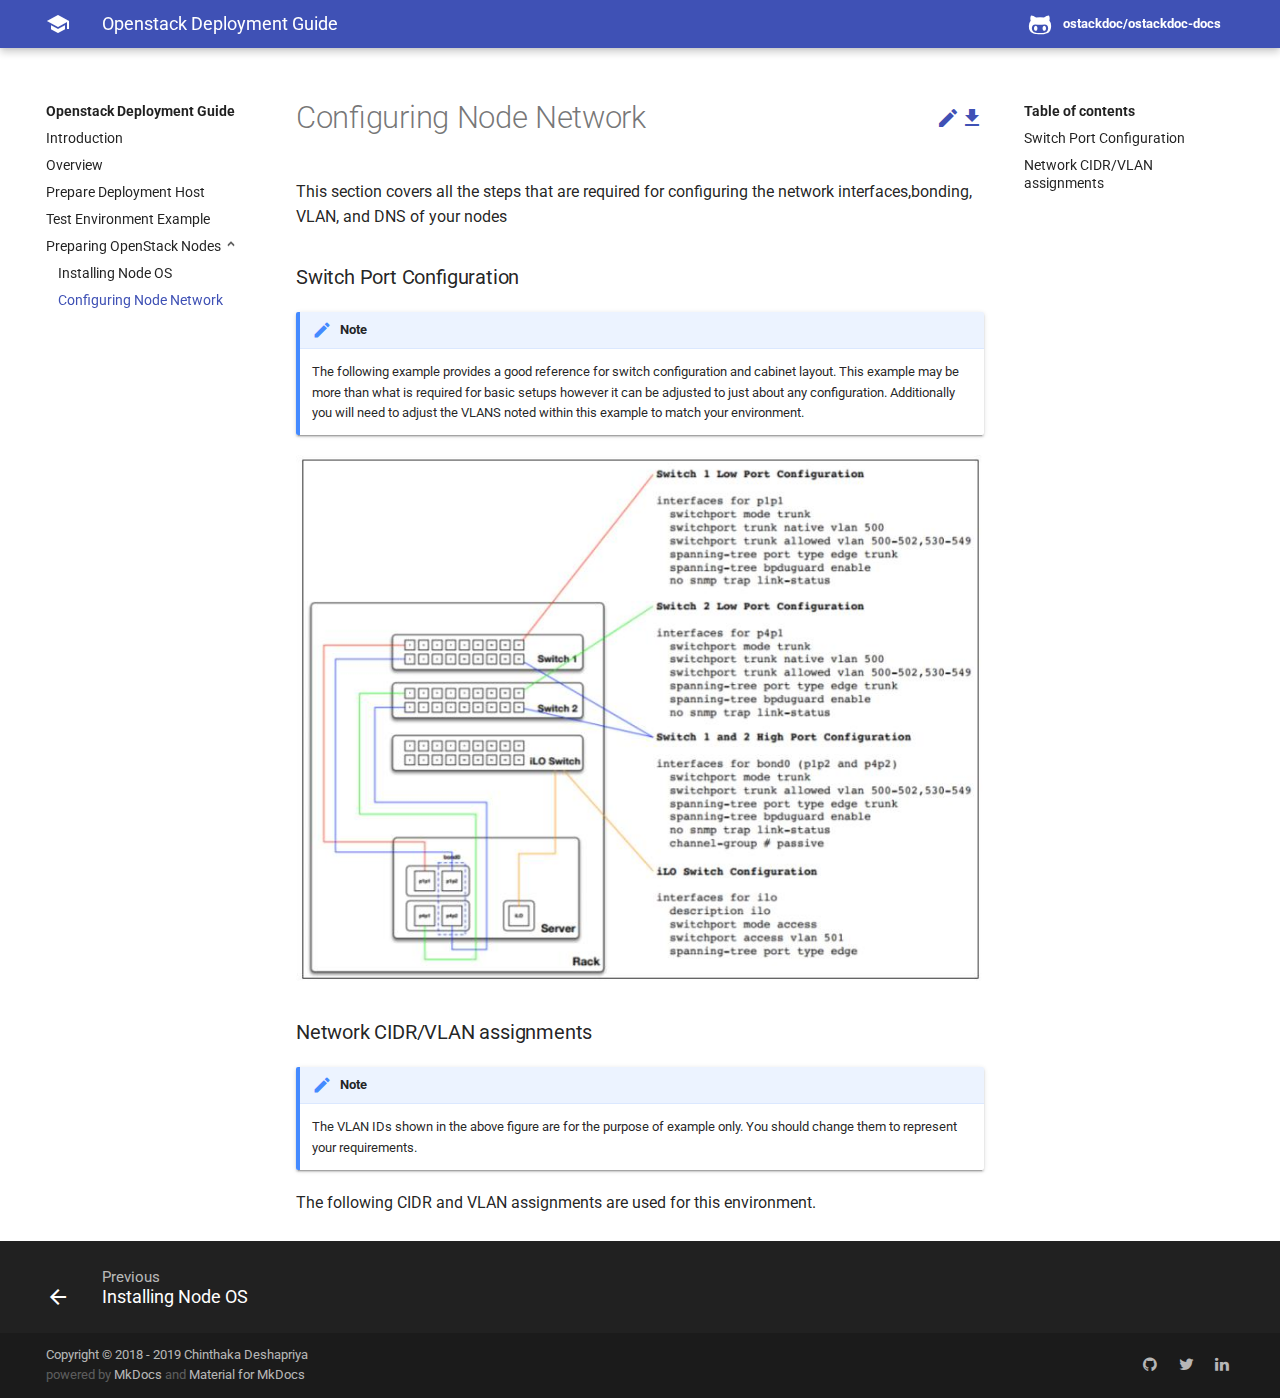
==== configure-node-network/index.html @ c8111846 "Deployed 28f1b3a with MkDocs version: 1.0.4" ====
<!DOCTYPE doctype html>

<html class="no-js" lang="en">
<head>
<meta charset="utf-8"/>
<meta content="width=device-width,initial-scale=1" name="viewport"/>
<meta content="ie=edge" http-equiv="x-ua-compatible"/>
<meta content="Guide for openstack-ansible Deployers" name="description"/>
<link href="https://ostackdoc.github.io/configure-node-network/" rel="canonical"/>
<meta content="Chinthaka Deshapriya" name="author"/>
<meta content="Copy to clipboard" name="lang:clipboard.copy"/>
<meta content="Copied to clipboard" name="lang:clipboard.copied"/>
<meta content="en" name="lang:search.language"/>
<meta content="True" name="lang:search.pipeline.stopwords"/>
<meta content="True" name="lang:search.pipeline.trimmer"/>
<meta content="No matching documents" name="lang:search.result.none"/>
<meta content="1 matching document" name="lang:search.result.one"/>
<meta content="# matching documents" name="lang:search.result.other"/>
<meta content="[\s\-]+" name="lang:search.tokenizer"/>
<link href="../assets/images/favicon.png" rel="shortcut icon"/>
<meta content="mkdocs-1.0.4, mkdocs-material-4.0.2" name="generator"/>
<title>Configuring Node Network - Openstack Deployment Guide</title>
<link href="../assets/stylesheets/application.982221ab.css" rel="stylesheet"/>
<link href="../assets/stylesheets/application-palette.224b79ff.css" rel="stylesheet"/>
<meta content="#3f51b5" name="theme-color"/>
<script src="../assets/javascripts/modernizr.1f0bcf2b.js"></script>
<link crossorigin="" href="https://fonts.gstatic.com" rel="preconnect"/>
<link href="https://fonts.googleapis.com/css?family=Roboto:300,400,400i,700|Roboto+Mono" rel="stylesheet"/>
<style>body,input{font-family:"Roboto","Helvetica Neue",Helvetica,Arial,sans-serif}code,kbd,pre{font-family:"Roboto Mono","Courier New",Courier,monospace}</style>
<link href="../assets/fonts/material-icons.css" rel="stylesheet"/>
<link href="../manifest.webmanifest" rel="manifest"/>
<link href="../extra.css" rel="stylesheet"/>
<script>
  window.ga = window.ga || function() {
    (ga.q = ga.q || []).push(arguments)
  }
  ga.l = +new Date
  /* Setup integration and send page view */
  ga("create", "UA-136248088-1", "ostackdoc.github.io")
  ga("set", "anonymizeIp", true)
  ga("send", "pageview")
  /* Register handler to log search on blur */
  document.addEventListener("DOMContentLoaded", () => {
    if (document.forms.search) {
      var query = document.forms.search.query
      query.addEventListener("blur", function() {
        if (this.value) {
          var path = document.location.pathname;
          ga("send", "pageview", path + "?q=" + this.value)
        }
      })
    }
  })
</script>
<script async="" src="https://www.google-analytics.com/analytics.js"></script>
</head>
<body data-md-color-accent="indigo" data-md-color-primary="indigo" dir="ltr">
<svg class="md-svg">
<defs>
<svg height="448" id="__github" viewbox="0 0 416 448" width="416" xmlns="http://www.w3.org/2000/svg">
<path d="M160 304q0 10-3.125 20.5t-10.75 19-18.125
        8.5-18.125-8.5-10.75-19-3.125-20.5 3.125-20.5 10.75-19 18.125-8.5
        18.125 8.5 10.75 19 3.125 20.5zM320 304q0 10-3.125 20.5t-10.75
        19-18.125 8.5-18.125-8.5-10.75-19-3.125-20.5 3.125-20.5 10.75-19
        18.125-8.5 18.125 8.5 10.75 19 3.125 20.5zM360
        304q0-30-17.25-51t-46.75-21q-10.25 0-48.75 5.25-17.75 2.75-39.25
        2.75t-39.25-2.75q-38-5.25-48.75-5.25-29.5 0-46.75 21t-17.25 51q0 22 8
        38.375t20.25 25.75 30.5 15 35 7.375 37.25 1.75h42q20.5 0
        37.25-1.75t35-7.375 30.5-15 20.25-25.75 8-38.375zM416 260q0 51.75-15.25
        82.75-9.5 19.25-26.375 33.25t-35.25 21.5-42.5 11.875-42.875 5.5-41.75
        1.125q-19.5 0-35.5-0.75t-36.875-3.125-38.125-7.5-34.25-12.875-30.25-20.25-21.5-28.75q-15.5-30.75-15.5-82.75
        0-59.25 34-99-6.75-20.5-6.75-42.5 0-29 12.75-54.5 27 0 47.5 9.875t47.25
        30.875q36.75-8.75 77.25-8.75 37 0 70 8 26.25-20.5
        46.75-30.25t47.25-9.75q12.75 25.5 12.75 54.5 0 21.75-6.75 42 34 40 34
        99.5z" fill="currentColor"></path>
</svg>
</defs>
</svg>
<input autocomplete="off" class="md-toggle" data-md-toggle="drawer" id="__drawer" type="checkbox"/>
<input autocomplete="off" class="md-toggle" data-md-toggle="search" id="__search" type="checkbox"/>
<label class="md-overlay" data-md-component="overlay" for="__drawer"></label>
<a class="md-skip" href="#switch_port_configuration" tabindex="1">
        Skip to content
      </a>
<header class="md-header" data-md-component="header">
<nav class="md-header-nav md-grid">
<div class="md-flex">
<div class="md-flex__cell md-flex__cell--shrink">
<a class="md-header-nav__button md-logo" href="https://ostackdoc.github.io" title="Openstack Deployment Guide">
<i class="md-icon"></i>
</a>
</div>
<div class="md-flex__cell md-flex__cell--shrink">
<label class="md-icon md-icon--menu md-header-nav__button" for="__drawer"></label>
</div>
<div class="md-flex__cell md-flex__cell--stretch">
<div class="md-flex__ellipsis md-header-nav__title" data-md-component="title">
<span class="md-header-nav__topic">
              Openstack Deployment Guide
            </span>
<span class="md-header-nav__topic">
              Configuring Node Network
            </span>
</div>
</div>
<div class="md-flex__cell md-flex__cell--shrink">
</div>
<div class="md-flex__cell md-flex__cell--shrink">
<div class="md-header-nav__source">
<a class="md-source" data-md-source="github" href="https://github.com/ostackdoc/ostackdoc-docs/" title="Go to repository">
<div class="md-source__icon">
<svg height="24" viewbox="0 0 24 24" width="24">
<use height="24" width="24" xlink:href="#__github"></use>
</svg>
</div>
<div class="md-source__repository">
    ostackdoc/ostackdoc-docs
  </div>
</a>
</div>
</div>
</div>
</nav>
</header>
<div class="md-container">
<main class="md-main">
<div class="md-main__inner md-grid" data-md-component="container">
<div class="md-sidebar md-sidebar--primary" data-md-component="navigation">
<div class="md-sidebar__scrollwrap">
<div class="md-sidebar__inner">
<nav class="md-nav md-nav--primary" data-md-level="0">
<label class="md-nav__title md-nav__title--site" for="__drawer">
<a class="md-nav__button md-logo" href="https://ostackdoc.github.io" title="Openstack Deployment Guide">
<i class="md-icon"></i>
</a>
    Openstack Deployment Guide
  </label>
<div class="md-nav__source">
<a class="md-source" data-md-source="github" href="https://github.com/ostackdoc/ostackdoc-docs/" title="Go to repository">
<div class="md-source__icon">
<svg height="24" viewbox="0 0 24 24" width="24">
<use height="24" width="24" xlink:href="#__github"></use>
</svg>
</div>
<div class="md-source__repository">
    ostackdoc/ostackdoc-docs
  </div>
</a>
</div>
<ul class="md-nav__list" data-md-scrollfix="">
<li class="md-nav__item">
<a class="md-nav__link" href=".." title="Introduction">
      Introduction
    </a>
</li>
<li class="md-nav__item">
<a class="md-nav__link" href="../overview/" title="Overview">
      Overview
    </a>
</li>
<li class="md-nav__item">
<a class="md-nav__link" href="../prepare-deployment-host/" title="Prepare Deployment Host">
      Prepare Deployment Host
    </a>
</li>
<li class="md-nav__item">
<a class="md-nav__link" href="../test-env-example/" title="Test Environment Example">
      Test Environment Example
    </a>
</li>
<li class="md-nav__item md-nav__item--active md-nav__item--nested">
<input checked="" class="md-toggle md-nav__toggle" data-md-toggle="nav-5" id="nav-5" type="checkbox"/>
<label class="md-nav__link" for="nav-5">
      Preparing OpenStack Nodes
    </label>
<nav class="md-nav" data-md-component="collapsible" data-md-level="1">
<label class="md-nav__title" for="nav-5">
        Preparing OpenStack Nodes
      </label>
<ul class="md-nav__list" data-md-scrollfix="">
<li class="md-nav__item">
<a class="md-nav__link" href="../install-node-os/" title="Installing Node OS">
      Installing Node OS
    </a>
</li>
<li class="md-nav__item md-nav__item--active">
<input class="md-toggle md-nav__toggle" data-md-toggle="toc" id="__toc" type="checkbox"/>
<label class="md-nav__link md-nav__link--active" for="__toc">
        Configuring Node Network
      </label>
<a class="md-nav__link md-nav__link--active" href="./" title="Configuring Node Network">
      Configuring Node Network
    </a>
<nav class="md-nav md-nav--secondary">
<label class="md-nav__title" for="__toc">Table of contents</label>
<ul class="md-nav__list" data-md-scrollfix="">
<li class="md-nav__item">
<a class="md-nav__link" href="#switch_port_configuration" title="Switch Port Configuration">
    Switch Port Configuration
  </a>
</li>
<li class="md-nav__item">
<a class="md-nav__link" href="#network_cidrvlan_assignments" title="Network CIDR/VLAN assignments">
    Network CIDR/VLAN assignments
  </a>
</li>
</ul>
</nav>
</li>
</ul>
</nav>
</li>
</ul>
</nav>
</div>
</div>
</div>
<div class="md-sidebar md-sidebar--secondary" data-md-component="toc">
<div class="md-sidebar__scrollwrap">
<div class="md-sidebar__inner">
<nav class="md-nav md-nav--secondary">
<label class="md-nav__title" for="__toc">Table of contents</label>
<ul class="md-nav__list" data-md-scrollfix="">
<li class="md-nav__item">
<a class="md-nav__link" href="#switch_port_configuration" title="Switch Port Configuration">
    Switch Port Configuration
  </a>
</li>
<li class="md-nav__item">
<a class="md-nav__link" href="#network_cidrvlan_assignments" title="Network CIDR/VLAN assignments">
    Network CIDR/VLAN assignments
  </a>
</li>
</ul>
</nav>
</div>
</div>
</div>
<div class="md-content">
<article class="md-content__inner md-typeset"><a class="md-icon md-content__icon" download href="configure-node-network.pdf" title="PDF Export"></a>
<a class="md-icon md-content__icon" href="https://github.com/ostackdoc/ostackdoc-docs/edit/master/docs/configure-node-network.md" title="Edit this page"></a>
<h1>Configuring Node Network</h1>
<p>This section covers all the steps that are required for configuring the network interfaces,bonding, VLAN, and DNS of your nodes</p>
<h3 id="switch_port_configuration">Switch Port Configuration<a class="headerlink" href="#switch_port_configuration" title="Permanent link">¶</a></h3>
<div class="admonition note">
<p class="admonition-title">Note</p>
<p>The following example provides a good reference for switch configuration and cabinet layout. This example may be more than what is required for basic setups however it can be adjusted to just about any configuration. Additionally you will need to adjust the VLANS noted within this example to match your environment.</p>
</div>
<p><img alt="" src="../img/switch-port-config.jpg"/></p>
<h3 id="network_cidrvlan_assignments">Network CIDR/VLAN assignments<a class="headerlink" href="#network_cidrvlan_assignments" title="Permanent link">¶</a></h3>
<div class="admonition note">
<p class="admonition-title">Note</p>
<p>The VLAN IDs shown in the above figure  are  for the purpose of example only. You should change them to represent your requirements.</p>
</div>
<p>The following CIDR and VLAN assignments are used for this environment.</p>
</article>
</div>
</div>
</main>
<footer class="md-footer">
<div class="md-footer-nav">
<nav class="md-footer-nav__inner md-grid">
<a class="md-flex md-footer-nav__link md-footer-nav__link--prev" href="../install-node-os/" rel="prev" title="Installing Node OS">
<div class="md-flex__cell md-flex__cell--shrink">
<i class="md-icon md-icon--arrow-back md-footer-nav__button"></i>
</div>
<div class="md-flex__cell md-flex__cell--stretch md-footer-nav__title">
<span class="md-flex__ellipsis">
<span class="md-footer-nav__direction">
                  Previous
                </span>
                Installing Node OS
              </span>
</div>
</a>
</nav>
</div>
<div class="md-footer-meta md-typeset">
<div class="md-footer-meta__inner md-grid">
<div class="md-footer-copyright">
<div class="md-footer-copyright__highlight">
            Copyright © 2018 - 2019 Chinthaka Deshapriya
          </div>
        
        powered by
        <a href="https://www.mkdocs.org">MkDocs</a>
        and
        <a href="https://squidfunk.github.io/mkdocs-material/">
          Material for MkDocs</a>
</div>
<div class="md-footer-social">
<link href="../assets/fonts/font-awesome.css" rel="stylesheet"/>
<a class="md-footer-social__link fa fa-github" href="https://github.com/ostackdoc"></a>
<a class="md-footer-social__link fa fa-twitter" href="https://twitter.com/ostackdoc"></a>
<a class="md-footer-social__link fa fa-linkedin" href="https://linkedin.com/in/ostackdoc"></a>
</div>
</div>
</div>
</footer>
</div>
<script src="../assets/javascripts/application.d9aa80ab.js"></script>
<script>app.initialize({version:"1.0.4",url:{base:".."}})</script>
</body>
</html>
---- assets/stylesheets/application.982221ab.css ----
@charset "UTF-8";html{box-sizing:border-box}*,:after,:before{box-sizing:inherit}html{-webkit-text-size-adjust:none;-moz-text-size-adjust:none;-ms-text-size-adjust:none;text-size-adjust:none}body{margin:0}hr{overflow:visible;box-sizing:content-box}a{-webkit-text-decoration-skip:objects}a,button,input,label{-webkit-tap-highlight-color:transparent}a{color:inherit;text-decoration:none}small,sub,sup{font-size:80%}sub,sup{position:relative;line-height:0;vertical-align:baseline}sub{bottom:-.25em}sup{top:-.5em}img{border-style:none}table{border-collapse:separate;border-spacing:0}td,th{font-weight:400;vertical-align:top}button{margin:0;padding:0;border:0;outline-style:none;background:transparent;font-size:inherit}input{border:0;outline:0}.md-clipboard:before,.md-icon,.md-nav__button,.md-nav__link:after,.md-nav__title:before,.md-search-result__article--document:before,.md-source-file:before,.md-typeset .admonition>.admonition-title:before,.md-typeset .admonition>summary:before,.md-typeset .critic.comment:before,.md-typeset .footnote-backref,.md-typeset .task-list-control .task-list-indicator:before,.md-typeset details>.admonition-title:before,.md-typeset details>summary:before,.md-typeset summary:after{font-family:Material Icons;font-style:normal;font-variant:normal;font-weight:400;line-height:1;text-transform:none;white-space:nowrap;speak:none;word-wrap:normal;direction:ltr}.md-content__icon,.md-footer-nav__button,.md-header-nav__button,.md-nav__button,.md-nav__title:before,.md-search-result__article--document:before{display:inline-block;margin:.2rem;padding:.4rem;font-size:1.2rem;cursor:pointer}.md-icon--arrow-back:before{content:""}.md-icon--arrow-forward:before{content:""}.md-icon--menu:before{content:""}.md-icon--search:before{content:""}[dir=rtl] .md-icon--arrow-back:before{content:""}[dir=rtl] .md-icon--arrow-forward:before{content:""}body{-webkit-font-smoothing:antialiased;-moz-osx-font-smoothing:grayscale}body,input{color:rgba(0,0,0,.87);-webkit-font-feature-settings:"kern","liga";font-feature-settings:"kern","liga";font-family:Helvetica Neue,Helvetica,Arial,sans-serif}code,kbd,pre{color:rgba(0,0,0,.87);-webkit-font-feature-settings:"kern";font-feature-settings:"kern";font-family:Courier New,Courier,monospace}.md-typeset{font-size:.8rem;line-height:1.6;-webkit-print-color-adjust:exact}.md-typeset blockquote,.md-typeset ol,.md-typeset p,.md-typeset ul{margin:1em 0}.md-typeset h1{margin:0 0 2rem;color:rgba(0,0,0,.54);font-size:1.5625rem;line-height:1.3}.md-typeset h1,.md-typeset h2{font-weight:300;letter-spacing:-.01em}.md-typeset h2{margin:2rem 0 .8rem;font-size:1.25rem;line-height:1.4}.md-typeset h3{margin:1.6rem 0 .8rem;font-size:1rem;font-weight:400;letter-spacing:-.01em;line-height:1.5}.md-typeset h2+h3{margin-top:.8rem}.md-typeset h4{font-size:.8rem}.md-typeset h4,.md-typeset h5,.md-typeset h6{margin:.8rem 0;font-weight:700;letter-spacing:-.01em}.md-typeset h5,.md-typeset h6{color:rgba(0,0,0,.54);font-size:.64rem}.md-typeset h5{text-transform:uppercase}.md-typeset hr{margin:1.5em 0;border-bottom:.05rem dotted rgba(0,0,0,.26)}.md-typeset a{color:#3f51b5;word-break:break-word}.md-typeset a,.md-typeset a:before{transition:color .125s}.md-typeset a:active,.md-typeset a:hover{color:#536dfe}.md-typeset code,.md-typeset pre{background-color:hsla(0,0%,92.5%,.5);color:#37474f;font-size:85%;direction:ltr}.md-typeset code{margin:0 .29412em;padding:.07353em 0;border-radius:.1rem;box-shadow:.29412em 0 0 hsla(0,0%,92.5%,.5),-.29412em 0 0 hsla(0,0%,92.5%,.5);word-break:break-word;-webkit-box-decoration-break:clone;box-decoration-break:clone}.md-typeset h1 code,.md-typeset h2 code,.md-typeset h3 code,.md-typeset h4 code,.md-typeset h5 code,.md-typeset h6 code{margin:0;background-color:transparent;box-shadow:none}.md-typeset a>code{margin:inherit;padding:inherit;border-radius:none;background-color:inherit;color:inherit;box-shadow:none}.md-typeset pre{position:relative;margin:1em 0;border-radius:.1rem;line-height:1.4;-webkit-overflow-scrolling:touch}.md-typeset pre>code{display:block;margin:0;padding:.525rem .6rem;background-color:transparent;font-size:inherit;box-shadow:none;-webkit-box-decoration-break:none;box-decoration-break:none;overflow:auto}.md-typeset pre>code::-webkit-scrollbar{width:.2rem;height:.2rem}.md-typeset pre>code::-webkit-scrollbar-thumb{background-color:rgba(0,0,0,.26)}.md-typeset pre>code::-webkit-scrollbar-thumb:hover{background-color:#536dfe}.md-typeset kbd{padding:0 .29412em;border-radius:.15rem;border:.05rem solid #c9c9c9;border-bottom-color:#bcbcbc;background-color:#fcfcfc;color:#555;font-size:85%;box-shadow:0 .05rem 0 #b0b0b0;word-break:break-word}.md-typeset mark{margin:0 .25em;padding:.0625em 0;border-radius:.1rem;background-color:rgba(255,235,59,.5);box-shadow:.25em 0 0 rgba(255,235,59,.5),-.25em 0 0 rgba(255,235,59,.5);word-break:break-word;-webkit-box-decoration-break:clone;box-decoration-break:clone}.md-typeset abbr{border-bottom:.05rem dotted rgba(0,0,0,.54);text-decoration:none;cursor:help}.md-typeset small{opacity:.75}.md-typeset sub,.md-typeset sup{margin-left:.07812em}[dir=rtl] .md-typeset sub,[dir=rtl] .md-typeset sup{margin-right:.07812em;margin-left:0}.md-typeset blockquote{padding-left:.6rem;border-left:.2rem solid rgba(0,0,0,.26);color:rgba(0,0,0,.54)}[dir=rtl] .md-typeset blockquote{padding-right:.6rem;padding-left:0;border-right:.2rem solid rgba(0,0,0,.26);border-left:initial}.md-typeset ul{list-style-type:disc}.md-typeset ol,.md-typeset ul{margin-left:.625em;padding:0}[dir=rtl] .md-typeset ol,[dir=rtl] .md-typeset ul{margin-right:.625em;margin-left:0}.md-typeset ol ol,.md-typeset ul ol{list-style-type:lower-alpha}.md-typeset ol ol ol,.md-typeset ul ol ol{list-style-type:lower-roman}.md-typeset ol li,.md-typeset ul li{margin-bottom:.5em;margin-left:1.25em}[dir=rtl] .md-typeset ol li,[dir=rtl] .md-typeset ul li{margin-right:1.25em;margin-left:0}.md-typeset ol li blockquote,.md-typeset ol li p,.md-typeset ul li blockquote,.md-typeset ul li p{margin:.5em 0}.md-typeset ol li:last-child,.md-typeset ul li:last-child{margin-bottom:0}.md-typeset ol li ol,.md-typeset ol li ul,.md-typeset ul li ol,.md-typeset ul li ul{margin:.5em 0 .5em .625em}[dir=rtl] .md-typeset ol li ol,[dir=rtl] .md-typeset ol li ul,[dir=rtl] .md-typeset ul li ol,[dir=rtl] .md-typeset ul li ul{margin-right:.625em;margin-left:0}.md-typeset dd{margin:1em 0 1em 1.875em}[dir=rtl] .md-typeset dd{margin-right:1.875em;margin-left:0}.md-typeset iframe,.md-typeset img,.md-typeset svg{max-width:100%}.md-typeset table:not([class]){box-shadow:0 2px 2px 0 rgba(0,0,0,.14),0 1px 5px 0 rgba(0,0,0,.12),0 3px 1px -2px rgba(0,0,0,.2);display:inline-block;max-width:100%;border-radius:.1rem;font-size:.64rem;overflow:auto;-webkit-overflow-scrolling:touch}.md-typeset table:not([class])+*{margin-top:1.5em}.md-typeset table:not([class]) td:not([align]),.md-typeset table:not([class]) th:not([align]){text-align:left}[dir=rtl] .md-typeset table:not([class]) td:not([align]),[dir=rtl] .md-typeset table:not([class]) th:not([align]){text-align:right}.md-typeset table:not([class]) th{min-width:5rem;padding:.6rem .8rem;background-color:rgba(0,0,0,.54);color:#fff;vertical-align:top}.md-typeset table:not([class]) td{padding:.6rem .8rem;border-top:.05rem solid rgba(0,0,0,.07);vertical-align:top}.md-typeset table:not([class]) tr{transition:background-color .125s}.md-typeset table:not([class]) tr:hover{background-color:rgba(0,0,0,.035);box-shadow:inset 0 .05rem 0 #fff}.md-typeset table:not([class]) tr:first-child td{border-top:0}.md-typeset table:not([class]) a{word-break:normal}.md-typeset__scrollwrap{margin:1em -.8rem;overflow-x:auto;-webkit-overflow-scrolling:touch}.md-typeset .md-typeset__table{display:inline-block;margin-bottom:.5em;padding:0 .8rem}.md-typeset .md-typeset__table table{display:table;width:100%;margin:0;overflow:hidden}html{font-size:125%;overflow-x:hidden}body,html{height:100%}body{position:relative;font-size:.5rem}hr{display:block;height:.05rem;padding:0;border:0}.md-svg{display:none}.md-grid{max-width:61rem;margin-right:auto;margin-left:auto}.md-container,.md-main{overflow:auto}.md-container{display:table;width:100%;height:100%;padding-top:2.4rem;table-layout:fixed}.md-main{display:table-row;height:100%}.md-main__inner{height:100%;padding-top:1.5rem;padding-bottom:.05rem}.md-toggle{display:none}.md-overlay{position:fixed;top:0;width:0;height:0;transition:width 0s .25s,height 0s .25s,opacity .25s;background-color:rgba(0,0,0,.54);opacity:0;z-index:3}.md-flex{display:table}.md-flex__cell{display:table-cell;position:relative;vertical-align:top}.md-flex__cell--shrink{width:0}.md-flex__cell--stretch{display:table;width:100%;table-layout:fixed}.md-flex__ellipsis{display:table-cell;text-overflow:ellipsis;white-space:nowrap;overflow:hidden}.md-skip{position:fixed;width:.05rem;height:.05rem;margin:.5rem;padding:.3rem .5rem;clip:rect(.05rem);-webkit-transform:translateY(.4rem);transform:translateY(.4rem);border-radius:.1rem;background-color:rgba(0,0,0,.87);color:#fff;font-size:.64rem;opacity:0;overflow:hidden}.md-skip:focus{width:auto;height:auto;clip:auto;-webkit-transform:translateX(0);transform:translateX(0);transition:opacity .175s 75ms,-webkit-transform .25s cubic-bezier(.4,0,.2,1);transition:transform .25s cubic-bezier(.4,0,.2,1),opacity .175s 75ms;transition:transform .25s cubic-bezier(.4,0,.2,1),opacity .175s 75ms,-webkit-transform .25s cubic-bezier(.4,0,.2,1);opacity:1;z-index:10}@page{margin:25mm}.md-clipboard{position:absolute;top:.3rem;right:.3rem;width:1.4rem;height:1.4rem;border-radius:.1rem;font-size:.8rem;cursor:pointer;z-index:1;-webkit-backface-visibility:hidden;backface-visibility:hidden}.md-clipboard:before{transition:color .25s,opacity .25s;color:rgba(0,0,0,.07);content:"\E14D"}.codehilite:hover .md-clipboard:before,.md-typeset .highlight:hover .md-clipboard:before,pre:hover .md-clipboard:before{color:rgba(0,0,0,.54)}.md-clipboard:focus:before,.md-clipboard:hover:before{color:#536dfe}.md-clipboard__message{display:block;position:absolute;top:0;right:1.7rem;padding:.3rem .5rem;-webkit-transform:translateX(.4rem);transform:translateX(.4rem);transition:opacity .175s,-webkit-transform .25s cubic-bezier(.9,.1,.9,0);transition:transform .25s cubic-bezier(.9,.1,.9,0),opacity .175s;transition:transform .25s cubic-bezier(.9,.1,.9,0),opacity .175s,-webkit-transform .25s cubic-bezier(.9,.1,.9,0);border-radius:.1rem;background-color:rgba(0,0,0,.54);color:#fff;font-size:.64rem;white-space:nowrap;opacity:0;pointer-events:none}.md-clipboard__message--active{-webkit-transform:translateX(0);transform:translateX(0);transition:opacity .175s 75ms,-webkit-transform .25s cubic-bezier(.4,0,.2,1);transition:transform .25s cubic-bezier(.4,0,.2,1),opacity .175s 75ms;transition:transform .25s cubic-bezier(.4,0,.2,1),opacity .175s 75ms,-webkit-transform .25s cubic-bezier(.4,0,.2,1);opacity:1;pointer-events:auto}.md-clipboard__message:before{content:attr(aria-label)}.md-clipboard__message:after{display:block;position:absolute;top:50%;right:-.2rem;width:0;margin-top:-.2rem;border-color:transparent rgba(0,0,0,.54);border-style:solid;border-width:.2rem 0 .2rem .2rem;content:""}.md-content__inner{margin:0 .8rem 1.2rem;padding-top:.6rem}.md-content__inner:before{display:block;height:.4rem;content:""}.md-content__inner>:last-child{margin-bottom:0}.md-content__icon{position:relative;margin:.4rem 0;padding:0;float:right}.md-typeset .md-content__icon{color:rgba(0,0,0,.26)}.md-header{position:fixed;top:0;right:0;left:0;height:2.4rem;transition:background-color .25s,color .25s;background-color:#3f51b5;color:#fff;box-shadow:none;z-index:2;-webkit-backface-visibility:hidden;backface-visibility:hidden}.no-js .md-header{transition:none;box-shadow:none}.md-header[data-md-state=shadow]{transition:background-color .25s,color .25s,box-shadow .25s;box-shadow:0 0 .2rem rgba(0,0,0,.1),0 .2rem .4rem rgba(0,0,0,.2)}.md-header-nav{padding:0 .2rem}.md-header-nav__button{position:relative;transition:opacity .25s;z-index:1}.md-header-nav__button:hover{opacity:.7}.md-header-nav__button.md-logo *{display:block}.no-js .md-header-nav__button.md-icon--search{display:none}.md-header-nav__topic{display:block;position:absolute;transition:opacity .15s,-webkit-transform .4s cubic-bezier(.1,.7,.1,1);transition:transform .4s cubic-bezier(.1,.7,.1,1),opacity .15s;transition:transform .4s cubic-bezier(.1,.7,.1,1),opacity .15s,-webkit-transform .4s cubic-bezier(.1,.7,.1,1);text-overflow:ellipsis;white-space:nowrap;overflow:hidden}.md-header-nav__topic+.md-header-nav__topic{-webkit-transform:translateX(1.25rem);transform:translateX(1.25rem);transition:opacity .15s,-webkit-transform .4s cubic-bezier(1,.7,.1,.1);transition:transform .4s cubic-bezier(1,.7,.1,.1),opacity .15s;transition:transform .4s cubic-bezier(1,.7,.1,.1),opacity .15s,-webkit-transform .4s cubic-bezier(1,.7,.1,.1);opacity:0;z-index:-1;pointer-events:none}[dir=rtl] .md-header-nav__topic+.md-header-nav__topic{-webkit-transform:translateX(-1.25rem);transform:translateX(-1.25rem)}.no-js .md-header-nav__topic{position:static}.no-js .md-header-nav__topic+.md-header-nav__topic{display:none}.md-header-nav__title{padding:0 1rem;font-size:.9rem;line-height:2.4rem}.md-header-nav__title[data-md-state=active] .md-header-nav__topic{-webkit-transform:translateX(-1.25rem);transform:translateX(-1.25rem);transition:opacity .15s,-webkit-transform .4s cubic-bezier(1,.7,.1,.1);transition:transform .4s cubic-bezier(1,.7,.1,.1),opacity .15s;transition:transform .4s cubic-bezier(1,.7,.1,.1),opacity .15s,-webkit-transform .4s cubic-bezier(1,.7,.1,.1);opacity:0;z-index:-1;pointer-events:none}[dir=rtl] .md-header-nav__title[data-md-state=active] .md-header-nav__topic{-webkit-transform:translateX(1.25rem);transform:translateX(1.25rem)}.md-header-nav__title[data-md-state=active] .md-header-nav__topic+.md-header-nav__topic{-webkit-transform:translateX(0);transform:translateX(0);transition:opacity .15s,-webkit-transform .4s cubic-bezier(.1,.7,.1,1);transition:transform .4s cubic-bezier(.1,.7,.1,1),opacity .15s;transition:transform .4s cubic-bezier(.1,.7,.1,1),opacity .15s,-webkit-transform .4s cubic-bezier(.1,.7,.1,1);opacity:1;z-index:0;pointer-events:auto}.md-header-nav__source{display:none}.md-hero{transition:background .25s;background-color:#3f51b5;color:#fff;font-size:1rem;overflow:hidden}.md-hero__inner{margin-top:1rem;padding:.8rem .8rem .4rem;transition:opacity .25s,-webkit-transform .4s cubic-bezier(.1,.7,.1,1);transition:transform .4s cubic-bezier(.1,.7,.1,1),opacity .25s;transition:transform .4s cubic-bezier(.1,.7,.1,1),opacity .25s,-webkit-transform .4s cubic-bezier(.1,.7,.1,1);transition-delay:.1s}[data-md-state=hidden] .md-hero__inner{pointer-events:none;-webkit-transform:translateY(.625rem);transform:translateY(.625rem);transition:opacity .1s 0s,-webkit-transform 0s .4s;transition:transform 0s .4s,opacity .1s 0s;transition:transform 0s .4s,opacity .1s 0s,-webkit-transform 0s .4s;opacity:0}.md-hero--expand .md-hero__inner{margin-bottom:1.2rem}.md-footer-nav{background-color:rgba(0,0,0,.87);color:#fff}.md-footer-nav__inner{padding:.2rem;overflow:auto}.md-footer-nav__link{padding-top:1.4rem;padding-bottom:.4rem;transition:opacity .25s}.md-footer-nav__link:hover{opacity:.7}.md-footer-nav__link--prev{width:25%;float:left}[dir=rtl] .md-footer-nav__link--prev{float:right}.md-footer-nav__link--next{width:75%;float:right;text-align:right}[dir=rtl] .md-footer-nav__link--next{float:left;text-align:left}.md-footer-nav__button{transition:background .25s}.md-footer-nav__title{position:relative;padding:0 1rem;font-size:.9rem;line-height:2.4rem}.md-footer-nav__direction{position:absolute;right:0;left:0;margin-top:-1rem;padding:0 1rem;color:hsla(0,0%,100%,.7);font-size:.75rem}.md-footer-meta{background-color:rgba(0,0,0,.895)}.md-footer-meta__inner{padding:.2rem;overflow:auto}html .md-footer-meta.md-typeset a{color:hsla(0,0%,100%,.7)}html .md-footer-meta.md-typeset a:focus,html .md-footer-meta.md-typeset a:hover{color:#fff}.md-footer-copyright{margin:0 .6rem;padding:.4rem 0;color:hsla(0,0%,100%,.3);font-size:.64rem}.md-footer-copyright__highlight{color:hsla(0,0%,100%,.7)}.md-footer-social{margin:0 .4rem;padding:.2rem 0 .6rem}.md-footer-social__link{display:inline-block;width:1.6rem;height:1.6rem;font-size:.8rem;text-align:center}.md-footer-social__link:before{line-height:1.9}.md-nav{font-size:.7rem;line-height:1.3}.md-nav__title{display:block;padding:0 .6rem;font-weight:700;text-overflow:ellipsis;overflow:hidden}.md-nav__title:before{display:none;content:"\E5C4"}[dir=rtl] .md-nav__title:before{content:"\E5C8"}.md-nav__title .md-nav__button{display:none}.md-nav__list{margin:0;padding:0;list-style:none}.md-nav__item{padding:0 .6rem}.md-nav__item:last-child{padding-bottom:.6rem}.md-nav__item .md-nav__item{padding-right:0}[dir=rtl] .md-nav__item .md-nav__item{padding-right:.6rem;padding-left:0}.md-nav__item .md-nav__item:last-child{padding-bottom:0}.md-nav__button img{width:100%;height:auto}.md-nav__link{display:block;margin-top:.625em;transition:color .125s;text-overflow:ellipsis;cursor:pointer;overflow:hidden}.md-nav__item--nested>.md-nav__link:after{content:"\E313"}html .md-nav__link[for=__toc]{display:none}html .md-nav__link[for=__toc]~.md-nav{display:none}html .md-nav__link[for=__toc]+.md-nav__link:after{display:none}.md-nav__link[data-md-state=blur]{color:rgba(0,0,0,.54)}.md-nav__link--active,.md-nav__link:active{color:#3f51b5}.md-nav__item--nested>.md-nav__link{color:inherit}.md-nav__link:focus,.md-nav__link:hover{color:#536dfe}.md-nav__source,.no-js .md-search{display:none}.md-search__overlay{opacity:0;z-index:1}.md-search__form{position:relative}.md-search__input{position:relative;padding:0 2.2rem 0 3.6rem;text-overflow:ellipsis;z-index:2}[dir=rtl] .md-search__input{padding:0 3.6rem 0 2.2rem}.md-search__input::-webkit-input-placeholder{transition:color .25s cubic-bezier(.1,.7,.1,1)}.md-search__input:-ms-input-placeholder{transition:color .25s cubic-bezier(.1,.7,.1,1)}.md-search__input::-ms-input-placeholder{transition:color .25s cubic-bezier(.1,.7,.1,1)}.md-search__input::placeholder{transition:color .25s cubic-bezier(.1,.7,.1,1)}.md-search__input::-webkit-input-placeholder,.md-search__input~.md-search__icon{color:rgba(0,0,0,.54)}.md-search__input:-ms-input-placeholder,.md-search__input~.md-search__icon{color:rgba(0,0,0,.54)}.md-search__input::-ms-input-placeholder,.md-search__input~.md-search__icon{color:rgba(0,0,0,.54)}.md-search__input::placeholder,.md-search__input~.md-search__icon{color:rgba(0,0,0,.54)}.md-search__input::-ms-clear{display:none}.md-search__icon{position:absolute;transition:color .25s cubic-bezier(.1,.7,.1,1),opacity .25s;font-size:1.2rem;cursor:pointer;z-index:2}.md-search__icon:hover{opacity:.7}.md-search__icon[for=__search]{top:.3rem;left:.5rem}[dir=rtl] .md-search__icon[for=__search]{right:.5rem;left:auto}.md-search__icon[for=__search]:before{content:"\E8B6"}.md-search__icon[type=reset]{top:.3rem;right:.5rem;-webkit-transform:scale(.125);transform:scale(.125);transition:opacity .15s,-webkit-transform .15s cubic-bezier(.1,.7,.1,1);transition:transform .15s cubic-bezier(.1,.7,.1,1),opacity .15s;transition:transform .15s cubic-bezier(.1,.7,.1,1),opacity .15s,-webkit-transform .15s cubic-bezier(.1,.7,.1,1);opacity:0}[dir=rtl] .md-search__icon[type=reset]{right:auto;left:.5rem}[data-md-toggle=search]:checked~.md-header .md-search__input:valid~.md-search__icon[type=reset]{-webkit-transform:scale(1);transform:scale(1);opacity:1}[data-md-toggle=search]:checked~.md-header .md-search__input:valid~.md-search__icon[type=reset]:hover{opacity:.7}.md-search__output{position:absolute;width:100%;border-radius:0 0 .1rem .1rem;overflow:hidden;z-index:1}.md-search__scrollwrap{height:100%;background-color:#fff;box-shadow:inset 0 .05rem 0 rgba(0,0,0,.07);overflow-y:auto;-webkit-overflow-scrolling:touch}.md-search-result{color:rgba(0,0,0,.87);word-break:break-word}.md-search-result__meta{padding:0 .8rem;background-color:rgba(0,0,0,.07);color:rgba(0,0,0,.54);font-size:.64rem;line-height:1.8rem}.md-search-result__list{margin:0;padding:0;border-top:.05rem solid rgba(0,0,0,.07);list-style:none}.md-search-result__item{box-shadow:0 -.05rem 0 rgba(0,0,0,.07)}.md-search-result__link{display:block;transition:background .25s;outline:0;overflow:hidden}.md-search-result__link:hover,.md-search-result__link[data-md-state=active]{background-color:rgba(83,109,254,.1)}.md-search-result__link:hover .md-search-result__article:before,.md-search-result__link[data-md-state=active] .md-search-result__article:before{opacity:.7}.md-search-result__link:last-child .md-search-result__teaser{margin-bottom:.6rem}.md-search-result__article{position:relative;padding:0 .8rem;overflow:auto}.md-search-result__article--document:before{position:absolute;left:0;margin:.1rem;transition:opacity .25s;color:rgba(0,0,0,.54);content:"\E880"}[dir=rtl] .md-search-result__article--document:before{right:0;left:auto}.md-search-result__article--document .md-search-result__title{margin:.55rem 0;font-size:.8rem;font-weight:400;line-height:1.4}.md-search-result__title{margin:.5em 0;font-size:.64rem;font-weight:700;line-height:1.4}.md-search-result__teaser{display:-webkit-box;max-height:1.65rem;margin:.5em 0;color:rgba(0,0,0,.54);font-size:.64rem;line-height:1.4;text-overflow:ellipsis;overflow:hidden;-webkit-line-clamp:2}.md-search-result em{font-style:normal;font-weight:700;text-decoration:underline}.md-sidebar{position:absolute;width:12.1rem;padding:1.2rem 0;overflow:hidden}.md-sidebar[data-md-state=lock]{position:fixed;top:2.4rem}.md-sidebar--secondary{display:none}.md-sidebar__scrollwrap{max-height:100%;margin:0 .2rem;overflow-y:auto;-webkit-backface-visibility:hidden;backface-visibility:hidden}.md-sidebar__scrollwrap::-webkit-scrollbar{width:.2rem;height:.2rem}.md-sidebar__scrollwrap::-webkit-scrollbar-thumb{background-color:rgba(0,0,0,.26)}.md-sidebar__scrollwrap::-webkit-scrollbar-thumb:hover{background-color:#536dfe}@-webkit-keyframes md-source__facts--done{0%{height:0}to{height:.65rem}}@keyframes md-source__facts--done{0%{height:0}to{height:.65rem}}@-webkit-keyframes md-source__fact--done{0%{-webkit-transform:translateY(100%);transform:translateY(100%);opacity:0}50%{opacity:0}to{-webkit-transform:translateY(0);transform:translateY(0);opacity:1}}@keyframes md-source__fact--done{0%{-webkit-transform:translateY(100%);transform:translateY(100%);opacity:0}50%{opacity:0}to{-webkit-transform:translateY(0);transform:translateY(0);opacity:1}}.md-source{display:block;padding-right:.6rem;transition:opacity .25s;font-size:.65rem;line-height:1.2;white-space:nowrap}[dir=rtl] .md-source{padding-right:0;padding-left:.6rem}.md-source:hover{opacity:.7}.md-source:after{display:inline-block;height:2.4rem;content:"";vertical-align:middle}.md-source__icon{display:inline-block;width:2.4rem;height:2.4rem;content:"";vertical-align:middle}.md-source__icon svg{width:1.2rem;height:1.2rem;margin-top:.6rem;margin-left:.6rem}[dir=rtl] .md-source__icon svg{margin-right:.6rem;margin-left:0}.md-source__icon+.md-source__repository{margin-left:-2.2rem;padding-left:2rem}[dir=rtl] .md-source__icon+.md-source__repository{margin-right:-2.2rem;margin-left:0;padding-right:2rem;padding-left:0}.md-source__repository{display:inline-block;max-width:100%;margin-left:.6rem;font-weight:700;text-overflow:ellipsis;overflow:hidden;vertical-align:middle}.md-source__facts{margin:0;padding:0;font-size:.55rem;font-weight:700;list-style-type:none;opacity:.75;overflow:hidden}[data-md-state=done] .md-source__facts{-webkit-animation:md-source__facts--done .25s ease-in;animation:md-source__facts--done .25s ease-in}.md-source__fact{float:left}[dir=rtl] .md-source__fact{float:right}[data-md-state=done] .md-source__fact{-webkit-animation:md-source__fact--done .4s ease-out;animation:md-source__fact--done .4s ease-out}.md-source__fact:before{margin:0 .1rem;content:"\00B7"}.md-source__fact:first-child:before{display:none}.md-source-file{display:inline-block;margin:1em .5em 1em 0;padding-right:.25rem;border-radius:.1rem;background-color:rgba(0,0,0,.07);font-size:.64rem;list-style-type:none;cursor:pointer;overflow:hidden}.md-source-file:before{display:inline-block;margin-right:.25rem;padding:.25rem;background-color:rgba(0,0,0,.26);color:#fff;font-size:.8rem;content:"\E86F";vertical-align:middle}html .md-source-file{transition:background .4s,color .4s,box-shadow .4s cubic-bezier(.4,0,.2,1)}html .md-source-file:before{transition:inherit}html body .md-typeset .md-source-file{color:rgba(0,0,0,.54)}.md-source-file:hover{box-shadow:0 0 8px rgba(0,0,0,.18),0 8px 16px rgba(0,0,0,.36)}.md-source-file:hover:before{background-color:#536dfe}.md-tabs{width:100%;transition:background .25s;background-color:#3f51b5;color:#fff;overflow:auto}.md-tabs__list{margin:0 0 0 .2rem;padding:0;list-style:none;white-space:nowrap}.md-tabs__item{display:inline-block;height:2.4rem;padding-right:.6rem;padding-left:.6rem}.md-tabs__link{display:block;margin-top:.8rem;transition:opacity .25s,-webkit-transform .4s cubic-bezier(.1,.7,.1,1);transition:transform .4s cubic-bezier(.1,.7,.1,1),opacity .25s;transition:transform .4s cubic-bezier(.1,.7,.1,1),opacity .25s,-webkit-transform .4s cubic-bezier(.1,.7,.1,1);font-size:.7rem;opacity:.7}.md-tabs__link--active,.md-tabs__link:hover{color:inherit;opacity:1}.md-tabs__item:nth-child(2) .md-tabs__link{transition-delay:.02s}.md-tabs__item:nth-child(3) .md-tabs__link{transition-delay:.04s}.md-tabs__item:nth-child(4) .md-tabs__link{transition-delay:.06s}.md-tabs__item:nth-child(5) .md-tabs__link{transition-delay:.08s}.md-tabs__item:nth-child(6) .md-tabs__link{transition-delay:.1s}.md-tabs__item:nth-child(7) .md-tabs__link{transition-delay:.12s}.md-tabs__item:nth-child(8) .md-tabs__link{transition-delay:.14s}.md-tabs__item:nth-child(9) .md-tabs__link{transition-delay:.16s}.md-tabs__item:nth-child(10) .md-tabs__link{transition-delay:.18s}.md-tabs__item:nth-child(11) .md-tabs__link{transition-delay:.2s}.md-tabs__item:nth-child(12) .md-tabs__link{transition-delay:.22s}.md-tabs__item:nth-child(13) .md-tabs__link{transition-delay:.24s}.md-tabs__item:nth-child(14) .md-tabs__link{transition-delay:.26s}.md-tabs__item:nth-child(15) .md-tabs__link{transition-delay:.28s}.md-tabs__item:nth-child(16) .md-tabs__link{transition-delay:.3s}.md-tabs[data-md-state=hidden]{pointer-events:none}.md-tabs[data-md-state=hidden] .md-tabs__link{-webkit-transform:translateY(50%);transform:translateY(50%);transition:color .25s,opacity .1s,-webkit-transform 0s .4s;transition:color .25s,transform 0s .4s,opacity .1s;transition:color .25s,transform 0s .4s,opacity .1s,-webkit-transform 0s .4s;opacity:0}.md-typeset .admonition,.md-typeset details{box-shadow:0 2px 2px 0 rgba(0,0,0,.14),0 1px 5px 0 rgba(0,0,0,.12),0 3px 1px -2px rgba(0,0,0,.2);position:relative;margin:1.5625em 0;padding:0 .6rem;border-left:.2rem solid #448aff;border-radius:.1rem;font-size:.64rem;overflow:auto}[dir=rtl] .md-typeset .admonition,[dir=rtl] .md-typeset details{border-right:.2rem solid #448aff;border-left:none}html .md-typeset .admonition>:last-child,html .md-typeset details>:last-child{margin-bottom:.6rem}.md-typeset .admonition .admonition,.md-typeset .admonition details,.md-typeset details .admonition,.md-typeset details details{margin:1em 0}.md-typeset .admonition>.admonition-title,.md-typeset .admonition>summary,.md-typeset details>.admonition-title,.md-typeset details>summary{margin:0 -.6rem;padding:.4rem .6rem .4rem 2rem;border-bottom:.05rem solid rgba(68,138,255,.1);background-color:rgba(68,138,255,.1);font-weight:700}[dir=rtl] .md-typeset .admonition>.admonition-title,[dir=rtl] .md-typeset .admonition>summary,[dir=rtl] .md-typeset details>.admonition-title,[dir=rtl] .md-typeset details>summary{padding:.4rem 2rem .4rem .6rem}.md-typeset .admonition>.admonition-title:last-child,.md-typeset .admonition>summary:last-child,.md-typeset details>.admonition-title:last-child,.md-typeset details>summary:last-child{margin-bottom:0}.md-typeset .admonition>.admonition-title:before,.md-typeset .admonition>summary:before,.md-typeset details>.admonition-title:before,.md-typeset details>summary:before{position:absolute;left:.6rem;color:#448aff;font-size:1rem;content:"\E3C9"}[dir=rtl] .md-typeset .admonition>.admonition-title:before,[dir=rtl] .md-typeset .admonition>summary:before,[dir=rtl] .md-typeset details>.admonition-title:before,[dir=rtl] .md-typeset details>summary:before{right:.6rem;left:auto}.md-typeset .admonition.abstract,.md-typeset .admonition.summary,.md-typeset .admonition.tldr,.md-typeset details.abstract,.md-typeset details.summary,.md-typeset details.tldr{border-left-color:#00b0ff}[dir=rtl] .md-typeset .admonition.abstract,[dir=rtl] .md-typeset .admonition.summary,[dir=rtl] .md-typeset .admonition.tldr,[dir=rtl] .md-typeset details.abstract,[dir=rtl] .md-typeset details.summary,[dir=rtl] .md-typeset details.tldr{border-right-color:#00b0ff}.md-typeset .admonition.abstract>.admonition-title,.md-typeset .admonition.abstract>summary,.md-typeset .admonition.summary>.admonition-title,.md-typeset .admonition.summary>summary,.md-typeset .admonition.tldr>.admonition-title,.md-typeset .admonition.tldr>summary,.md-typeset details.abstract>.admonition-title,.md-typeset details.abstract>summary,.md-typeset details.summary>.admonition-title,.md-typeset details.summary>summary,.md-typeset details.tldr>.admonition-title,.md-typeset details.tldr>summary{border-bottom-color:.05rem solid rgba(0,176,255,.1);background-color:rgba(0,176,255,.1)}.md-typeset .admonition.abstract>.admonition-title:before,.md-typeset .admonition.abstract>summary:before,.md-typeset .admonition.summary>.admonition-title:before,.md-typeset .admonition.summary>summary:before,.md-typeset .admonition.tldr>.admonition-title:before,.md-typeset .admonition.tldr>summary:before,.md-typeset details.abstract>.admonition-title:before,.md-typeset details.abstract>summary:before,.md-typeset details.summary>.admonition-title:before,.md-typeset details.summary>summary:before,.md-typeset details.tldr>.admonition-title:before,.md-typeset details.tldr>summary:before{color:#00b0ff;content:""}.md-typeset .admonition.info,.md-typeset .admonition.todo,.md-typeset details.info,.md-typeset details.todo{border-left-color:#00b8d4}[dir=rtl] .md-typeset .admonition.info,[dir=rtl] .md-typeset .admonition.todo,[dir=rtl] .md-typeset details.info,[dir=rtl] .md-typeset details.todo{border-right-color:#00b8d4}.md-typeset .admonition.info>.admonition-title,.md-typeset .admonition.info>summary,.md-typeset .admonition.todo>.admonition-title,.md-typeset .admonition.todo>summary,.md-typeset details.info>.admonition-title,.md-typeset details.info>summary,.md-typeset details.todo>.admonition-title,.md-typeset details.todo>summary{border-bottom-color:.05rem solid rgba(0,184,212,.1);background-color:rgba(0,184,212,.1)}.md-typeset .admonition.info>.admonition-title:before,.md-typeset .admonition.info>summary:before,.md-typeset .admonition.todo>.admonition-title:before,.md-typeset .admonition.todo>summary:before,.md-typeset details.info>.admonition-title:before,.md-typeset details.info>summary:before,.md-typeset details.todo>.admonition-title:before,.md-typeset details.todo>summary:before{color:#00b8d4;content:""}.md-typeset .admonition.hint,.md-typeset .admonition.important,.md-typeset .admonition.tip,.md-typeset details.hint,.md-typeset details.important,.md-typeset details.tip{border-left-color:#00bfa5}[dir=rtl] .md-typeset .admonition.hint,[dir=rtl] .md-typeset .admonition.important,[dir=rtl] .md-typeset .admonition.tip,[dir=rtl] .md-typeset details.hint,[dir=rtl] .md-typeset details.important,[dir=rtl] .md-typeset details.tip{border-right-color:#00bfa5}.md-typeset .admonition.hint>.admonition-title,.md-typeset .admonition.hint>summary,.md-typeset .admonition.important>.admonition-title,.md-typeset .admonition.important>summary,.md-typeset .admonition.tip>.admonition-title,.md-typeset .admonition.tip>summary,.md-typeset details.hint>.admonition-title,.md-typeset details.hint>summary,.md-typeset details.important>.admonition-title,.md-typeset details.important>summary,.md-typeset details.tip>.admonition-title,.md-typeset details.tip>summary{border-bottom-color:.05rem solid rgba(0,191,165,.1);background-color:rgba(0,191,165,.1)}.md-typeset .admonition.hint>.admonition-title:before,.md-typeset .admonition.hint>summary:before,.md-typeset .admonition.important>.admonition-title:before,.md-typeset .admonition.important>summary:before,.md-typeset .admonition.tip>.admonition-title:before,.md-typeset .admonition.tip>summary:before,.md-typeset details.hint>.admonition-title:before,.md-typeset details.hint>summary:before,.md-typeset details.important>.admonition-title:before,.md-typeset details.important>summary:before,.md-typeset details.tip>.admonition-title:before,.md-typeset details.tip>summary:before{color:#00bfa5;content:""}.md-typeset .admonition.check,.md-typeset .admonition.done,.md-typeset .admonition.success,.md-typeset details.check,.md-typeset details.done,.md-typeset details.success{border-left-color:#00c853}[dir=rtl] .md-typeset .admonition.check,[dir=rtl] .md-typeset .admonition.done,[dir=rtl] .md-typeset .admonition.success,[dir=rtl] .md-typeset details.check,[dir=rtl] .md-typeset details.done,[dir=rtl] .md-typeset details.success{border-right-color:#00c853}.md-typeset .admonition.check>.admonition-title,.md-typeset .admonition.check>summary,.md-typeset .admonition.done>.admonition-title,.md-typeset .admonition.done>summary,.md-typeset .admonition.success>.admonition-title,.md-typeset .admonition.success>summary,.md-typeset details.check>.admonition-title,.md-typeset details.check>summary,.md-typeset details.done>.admonition-title,.md-typeset details.done>summary,.md-typeset details.success>.admonition-title,.md-typeset details.success>summary{border-bottom-color:.05rem solid rgba(0,200,83,.1);background-color:rgba(0,200,83,.1)}.md-typeset .admonition.check>.admonition-title:before,.md-typeset .admonition.check>summary:before,.md-typeset .admonition.done>.admonition-title:before,.md-typeset .admonition.done>summary:before,.md-typeset .admonition.success>.admonition-title:before,.md-typeset .admonition.success>summary:before,.md-typeset details.check>.admonition-title:before,.md-typeset details.check>summary:before,.md-typeset details.done>.admonition-title:before,.md-typeset details.done>summary:before,.md-typeset details.success>.admonition-title:before,.md-typeset details.success>summary:before{color:#00c853;content:""}.md-typeset .admonition.faq,.md-typeset .admonition.help,.md-typeset .admonition.question,.md-typeset details.faq,.md-typeset details.help,.md-typeset details.question{border-left-color:#64dd17}[dir=rtl] .md-typeset .admonition.faq,[dir=rtl] .md-typeset .admonition.help,[dir=rtl] .md-typeset .admonition.question,[dir=rtl] .md-typeset details.faq,[dir=rtl] .md-typeset details.help,[dir=rtl] .md-typeset details.question{border-right-color:#64dd17}.md-typeset .admonition.faq>.admonition-title,.md-typeset .admonition.faq>summary,.md-typeset .admonition.help>.admonition-title,.md-typeset .admonition.help>summary,.md-typeset .admonition.question>.admonition-title,.md-typeset .admonition.question>summary,.md-typeset details.faq>.admonition-title,.md-typeset details.faq>summary,.md-typeset details.help>.admonition-title,.md-typeset details.help>summary,.md-typeset details.question>.admonition-title,.md-typeset details.question>summary{border-bottom-color:.05rem solid rgba(100,221,23,.1);background-color:rgba(100,221,23,.1)}.md-typeset .admonition.faq>.admonition-title:before,.md-typeset .admonition.faq>summary:before,.md-typeset .admonition.help>.admonition-title:before,.md-typeset .admonition.help>summary:before,.md-typeset .admonition.question>.admonition-title:before,.md-typeset .admonition.question>summary:before,.md-typeset details.faq>.admonition-title:before,.md-typeset details.faq>summary:before,.md-typeset details.help>.admonition-title:before,.md-typeset details.help>summary:before,.md-typeset details.question>.admonition-title:before,.md-typeset details.question>summary:before{color:#64dd17;content:""}.md-typeset .admonition.attention,.md-typeset .admonition.caution,.md-typeset .admonition.warning,.md-typeset details.attention,.md-typeset details.caution,.md-typeset details.warning{border-left-color:#ff9100}[dir=rtl] .md-typeset .admonition.attention,[dir=rtl] .md-typeset .admonition.caution,[dir=rtl] .md-typeset .admonition.warning,[dir=rtl] .md-typeset details.attention,[dir=rtl] .md-typeset details.caution,[dir=rtl] .md-typeset details.warning{border-right-color:#ff9100}.md-typeset .admonition.attention>.admonition-title,.md-typeset .admonition.attention>summary,.md-typeset .admonition.caution>.admonition-title,.md-typeset .admonition.caution>summary,.md-typeset .admonition.warning>.admonition-title,.md-typeset .admonition.warning>summary,.md-typeset details.attention>.admonition-title,.md-typeset details.attention>summary,.md-typeset details.caution>.admonition-title,.md-typeset details.caution>summary,.md-typeset details.warning>.admonition-title,.md-typeset details.warning>summary{border-bottom-color:.05rem solid rgba(255,145,0,.1);background-color:rgba(255,145,0,.1)}.md-typeset .admonition.attention>.admonition-title:before,.md-typeset .admonition.attention>summary:before,.md-typeset .admonition.caution>.admonition-title:before,.md-typeset .admonition.caution>summary:before,.md-typeset .admonition.warning>.admonition-title:before,.md-typeset .admonition.warning>summary:before,.md-typeset details.attention>.admonition-title:before,.md-typeset details.attention>summary:before,.md-typeset details.caution>.admonition-title:before,.md-typeset details.caution>summary:before,.md-typeset details.warning>.admonition-title:before,.md-typeset details.warning>summary:before{color:#ff9100;content:""}.md-typeset .admonition.fail,.md-typeset .admonition.failure,.md-typeset .admonition.missing,.md-typeset details.fail,.md-typeset details.failure,.md-typeset details.missing{border-left-color:#ff5252}[dir=rtl] .md-typeset .admonition.fail,[dir=rtl] .md-typeset .admonition.failure,[dir=rtl] .md-typeset .admonition.missing,[dir=rtl] .md-typeset details.fail,[dir=rtl] .md-typeset details.failure,[dir=rtl] .md-typeset details.missing{border-right-color:#ff5252}.md-typeset .admonition.fail>.admonition-title,.md-typeset .admonition.fail>summary,.md-typeset .admonition.failure>.admonition-title,.md-typeset .admonition.failure>summary,.md-typeset .admonition.missing>.admonition-title,.md-typeset .admonition.missing>summary,.md-typeset details.fail>.admonition-title,.md-typeset details.fail>summary,.md-typeset details.failure>.admonition-title,.md-typeset details.failure>summary,.md-typeset details.missing>.admonition-title,.md-typeset details.missing>summary{border-bottom-color:.05rem solid rgba(255,82,82,.1);background-color:rgba(255,82,82,.1)}.md-typeset .admonition.fail>.admonition-title:before,.md-typeset .admonition.fail>summary:before,.md-typeset .admonition.failure>.admonition-title:before,.md-typeset .admonition.failure>summary:before,.md-typeset .admonition.missing>.admonition-title:before,.md-typeset .admonition.missing>summary:before,.md-typeset details.fail>.admonition-title:before,.md-typeset details.fail>summary:before,.md-typeset details.failure>.admonition-title:before,.md-typeset details.failure>summary:before,.md-typeset details.missing>.admonition-title:before,.md-typeset details.missing>summary:before{color:#ff5252;content:""}.md-typeset .admonition.danger,.md-typeset .admonition.error,.md-typeset details.danger,.md-typeset details.error{border-left-color:#ff1744}[dir=rtl] .md-typeset .admonition.danger,[dir=rtl] .md-typeset .admonition.error,[dir=rtl] .md-typeset details.danger,[dir=rtl] .md-typeset details.error{border-right-color:#ff1744}.md-typeset .admonition.danger>.admonition-title,.md-typeset .admonition.danger>summary,.md-typeset .admonition.error>.admonition-title,.md-typeset .admonition.error>summary,.md-typeset details.danger>.admonition-title,.md-typeset details.danger>summary,.md-typeset details.error>.admonition-title,.md-typeset details.error>summary{border-bottom-color:.05rem solid rgba(255,23,68,.1);background-color:rgba(255,23,68,.1)}.md-typeset .admonition.danger>.admonition-title:before,.md-typeset .admonition.danger>summary:before,.md-typeset .admonition.error>.admonition-title:before,.md-typeset .admonition.error>summary:before,.md-typeset details.danger>.admonition-title:before,.md-typeset details.danger>summary:before,.md-typeset details.error>.admonition-title:before,.md-typeset details.error>summary:before{color:#ff1744;content:""}.md-typeset .admonition.bug,.md-typeset details.bug{border-left-color:#f50057}[dir=rtl] .md-typeset .admonition.bug,[dir=rtl] .md-typeset details.bug{border-right-color:#f50057}.md-typeset .admonition.bug>.admonition-title,.md-typeset .admonition.bug>summary,.md-typeset details.bug>.admonition-title,.md-typeset details.bug>summary{border-bottom-color:.05rem solid rgba(245,0,87,.1);background-color:rgba(245,0,87,.1)}.md-typeset .admonition.bug>.admonition-title:before,.md-typeset .admonition.bug>summary:before,.md-typeset details.bug>.admonition-title:before,.md-typeset details.bug>summary:before{color:#f50057;content:""}.md-typeset .admonition.example,.md-typeset details.example{border-left-color:#651fff}[dir=rtl] .md-typeset .admonition.example,[dir=rtl] .md-typeset details.example{border-right-color:#651fff}.md-typeset .admonition.example>.admonition-title,.md-typeset .admonition.example>summary,.md-typeset details.example>.admonition-title,.md-typeset details.example>summary{border-bottom-color:.05rem solid rgba(101,31,255,.1);background-color:rgba(101,31,255,.1)}.md-typeset .admonition.example>.admonition-title:before,.md-typeset .admonition.example>summary:before,.md-typeset details.example>.admonition-title:before,.md-typeset details.example>summary:before{color:#651fff;content:""}.md-typeset .admonition.cite,.md-typeset .admonition.quote,.md-typeset details.cite,.md-typeset details.quote{border-left-color:#9e9e9e}[dir=rtl] .md-typeset .admonition.cite,[dir=rtl] .md-typeset .admonition.quote,[dir=rtl] .md-typeset details.cite,[dir=rtl] .md-typeset details.quote{border-right-color:#9e9e9e}.md-typeset .admonition.cite>.admonition-title,.md-typeset .admonition.cite>summary,.md-typeset .admonition.quote>.admonition-title,.md-typeset .admonition.quote>summary,.md-typeset details.cite>.admonition-title,.md-typeset details.cite>summary,.md-typeset details.quote>.admonition-title,.md-typeset details.quote>summary{border-bottom-color:.05rem solid hsla(0,0%,62%,.1);background-color:hsla(0,0%,62%,.1)}.md-typeset .admonition.cite>.admonition-title:before,.md-typeset .admonition.cite>summary:before,.md-typeset .admonition.quote>.admonition-title:before,.md-typeset .admonition.quote>summary:before,.md-typeset details.cite>.admonition-title:before,.md-typeset details.cite>summary:before,.md-typeset details.quote>.admonition-title:before,.md-typeset details.quote>summary:before{color:#9e9e9e;content:""}.codehilite .o,.codehilite .ow,.md-typeset .highlight .o,.md-typeset .highlight .ow{color:inherit}.codehilite .ge,.md-typeset .highlight .ge{color:#000}.codehilite .gr,.md-typeset .highlight .gr{color:#a00}.codehilite .gh,.md-typeset .highlight .gh{color:#999}.codehilite .go,.md-typeset .highlight .go{color:#888}.codehilite .gp,.md-typeset .highlight .gp{color:#555}.codehilite .gs,.md-typeset .highlight .gs{color:inherit}.codehilite .gu,.md-typeset .highlight .gu{color:#aaa}.codehilite .gt,.md-typeset .highlight .gt{color:#a00}.codehilite .gd,.md-typeset .highlight .gd{background-color:#fdd}.codehilite .gi,.md-typeset .highlight .gi{background-color:#dfd}.codehilite .k,.md-typeset .highlight .k{color:#3b78e7}.codehilite .kc,.md-typeset .highlight .kc{color:#a71d5d}.codehilite .kd,.codehilite .kn,.md-typeset .highlight .kd,.md-typeset .highlight .kn{color:#3b78e7}.codehilite .kp,.md-typeset .highlight .kp{color:#a71d5d}.codehilite .kr,.codehilite .kt,.md-typeset .highlight .kr,.md-typeset .highlight .kt{color:#3e61a2}.codehilite .c,.codehilite .cm,.md-typeset .highlight .c,.md-typeset .highlight .cm{color:#999}.codehilite .cp,.md-typeset .highlight .cp{color:#666}.codehilite .c1,.codehilite .ch,.codehilite .cs,.md-typeset .highlight .c1,.md-typeset .highlight .ch,.md-typeset .highlight .cs{color:#999}.codehilite .na,.codehilite .nb,.md-typeset .highlight .na,.md-typeset .highlight .nb{color:#c2185b}.codehilite .bp,.md-typeset .highlight .bp{color:#3e61a2}.codehilite .nc,.md-typeset .highlight .nc{color:#c2185b}.codehilite .no,.md-typeset .highlight .no{color:#3e61a2}.codehilite .nd,.codehilite .ni,.md-typeset .highlight .nd,.md-typeset .highlight .ni{color:#666}.codehilite .ne,.codehilite .nf,.md-typeset .highlight .ne,.md-typeset .highlight .nf{color:#c2185b}.codehilite .nl,.md-typeset .highlight .nl{color:#3b5179}.codehilite .nn,.md-typeset .highlight .nn{color:#ec407a}.codehilite .nt,.md-typeset .highlight .nt{color:#3b78e7}.codehilite .nv,.codehilite .vc,.codehilite .vg,.codehilite .vi,.md-typeset .highlight .nv,.md-typeset .highlight .vc,.md-typeset .highlight .vg,.md-typeset .highlight .vi{color:#3e61a2}.codehilite .nx,.md-typeset .highlight .nx{color:#ec407a}.codehilite .il,.codehilite .m,.codehilite .mf,.codehilite .mh,.codehilite .mi,.codehilite .mo,.md-typeset .highlight .il,.md-typeset .highlight .m,.md-typeset .highlight .mf,.md-typeset .highlight .mh,.md-typeset .highlight .mi,.md-typeset .highlight .mo{color:#e74c3c}.codehilite .s,.codehilite .sb,.codehilite .sc,.md-typeset .highlight .s,.md-typeset .highlight .sb,.md-typeset .highlight .sc{color:#0d904f}.codehilite .sd,.md-typeset .highlight .sd{color:#999}.codehilite .s2,.md-typeset .highlight .s2{color:#0d904f}.codehilite .se,.codehilite .sh,.codehilite .si,.codehilite .sx,.md-typeset .highlight .se,.md-typeset .highlight .sh,.md-typeset .highlight .si,.md-typeset .highlight .sx{color:#183691}.codehilite .sr,.md-typeset .highlight .sr{color:#009926}.codehilite .s1,.codehilite .ss,.md-typeset .highlight .s1,.md-typeset .highlight .ss{color:#0d904f}.codehilite .err,.md-typeset .highlight .err{color:#a61717}.codehilite .w,.md-typeset .highlight .w{color:transparent}.codehilite .hll,.md-typeset .highlight .hll{display:block;margin:0 -.6rem;padding:0 .6rem;background-color:rgba(255,235,59,.5)}.md-typeset .codehilite,.md-typeset .highlight{position:relative;margin:1em 0;padding:0;border-radius:.1rem;background-color:hsla(0,0%,92.5%,.5);color:#37474f;line-height:1.4;-webkit-overflow-scrolling:touch}.md-typeset .codehilite code,.md-typeset .codehilite pre,.md-typeset .highlight code,.md-typeset .highlight pre{display:block;margin:0;padding:.525rem .6rem;background-color:transparent;overflow:auto;vertical-align:top}.md-typeset .codehilite code::-webkit-scrollbar,.md-typeset .codehilite pre::-webkit-scrollbar,.md-typeset .highlight code::-webkit-scrollbar,.md-typeset .highlight pre::-webkit-scrollbar{width:.2rem;height:.2rem}.md-typeset .codehilite code::-webkit-scrollbar-thumb,.md-typeset .codehilite pre::-webkit-scrollbar-thumb,.md-typeset .highlight code::-webkit-scrollbar-thumb,.md-typeset .highlight pre::-webkit-scrollbar-thumb{background-color:rgba(0,0,0,.26)}.md-typeset .codehilite code::-webkit-scrollbar-thumb:hover,.md-typeset .codehilite pre::-webkit-scrollbar-thumb:hover,.md-typeset .highlight code::-webkit-scrollbar-thumb:hover,.md-typeset .highlight pre::-webkit-scrollbar-thumb:hover{background-color:#536dfe}.md-typeset pre.codehilite,.md-typeset pre.highlight{overflow:visible}.md-typeset pre.codehilite code,.md-typeset pre.highlight code{display:block;padding:.525rem .6rem;overflow:auto}.md-typeset .codehilitetable,.md-typeset .highlighttable{display:block;margin:1em 0;border-radius:.2em;font-size:.8rem;overflow:hidden}.md-typeset .codehilitetable tbody,.md-typeset .codehilitetable td,.md-typeset .highlighttable tbody,.md-typeset .highlighttable td{display:block;padding:0}.md-typeset .codehilitetable tr,.md-typeset .highlighttable tr{display:flex}.md-typeset .codehilitetable .codehilite,.md-typeset .codehilitetable .highlight,.md-typeset .codehilitetable .linenodiv,.md-typeset .highlighttable .codehilite,.md-typeset .highlighttable .highlight,.md-typeset .highlighttable .linenodiv{margin:0;border-radius:0}.md-typeset .codehilitetable .linenodiv,.md-typeset .highlighttable .linenodiv{padding:.525rem .6rem}.md-typeset .codehilitetable .linenos,.md-typeset .highlighttable .linenos{background-color:rgba(0,0,0,.07);color:rgba(0,0,0,.26);-webkit-user-select:none;-moz-user-select:none;-ms-user-select:none;user-select:none}.md-typeset .codehilitetable .linenos pre,.md-typeset .highlighttable .linenos pre{margin:0;padding:0;background-color:transparent;color:inherit;text-align:right}.md-typeset .codehilitetable .code,.md-typeset .highlighttable .code{flex:1;overflow:hidden}.md-typeset>.codehilitetable,.md-typeset>.highlighttable{box-shadow:none}.md-typeset [id^="fnref:"]{display:inline-block}.md-typeset [id^="fnref:"]:target{margin-top:-3.8rem;padding-top:3.8rem;pointer-events:none}.md-typeset [id^="fn:"]:before{display:none;height:0;content:""}.md-typeset [id^="fn:"]:target:before{display:block;margin-top:-3.5rem;padding-top:3.5rem;pointer-events:none}.md-typeset .footnote{color:rgba(0,0,0,.54);font-size:.64rem}.md-typeset .footnote ol{margin-left:0}.md-typeset .footnote li{transition:color .25s}.md-typeset .footnote li:target{color:rgba(0,0,0,.87)}.md-typeset .footnote li :first-child{margin-top:0}.md-typeset .footnote li:hover .footnote-backref,.md-typeset .footnote li:target .footnote-backref{-webkit-transform:translateX(0);transform:translateX(0);opacity:1}.md-typeset .footnote li:hover .footnote-backref:hover,.md-typeset .footnote li:target .footnote-backref{color:#536dfe}.md-typeset .footnote-ref{display:inline-block;pointer-events:auto}.md-typeset .footnote-ref:before{display:inline;margin:0 .2em;border-left:.05rem solid rgba(0,0,0,.26);font-size:1.25em;content:"";vertical-align:-.25rem}.md-typeset .footnote-backref{display:inline-block;-webkit-transform:translateX(.25rem);transform:translateX(.25rem);transition:color .25s,opacity .125s .125s,-webkit-transform .25s .125s;transition:transform .25s .125s,color .25s,opacity .125s .125s;transition:transform .25s .125s,color .25s,opacity .125s .125s,-webkit-transform .25s .125s;color:rgba(0,0,0,.26);font-size:0;opacity:0;vertical-align:text-bottom}[dir=rtl] .md-typeset .footnote-backref{-webkit-transform:translateX(-.25rem);transform:translateX(-.25rem)}.md-typeset .footnote-backref:before{display:inline-block;font-size:.8rem;content:"\E31B"}[dir=rtl] .md-typeset .footnote-backref:before{-webkit-transform:scaleX(-1);transform:scaleX(-1)}.md-typeset .headerlink{display:inline-block;margin-left:.5rem;-webkit-transform:translateY(.25rem);transform:translateY(.25rem);transition:color .25s,opacity .125s .25s,-webkit-transform .25s .25s;transition:transform .25s .25s,color .25s,opacity .125s .25s;transition:transform .25s .25s,color .25s,opacity .125s .25s,-webkit-transform .25s .25s;opacity:0}[dir=rtl] .md-typeset .headerlink{margin-right:.5rem;margin-left:0}html body .md-typeset .headerlink{color:rgba(0,0,0,.26)}.md-typeset h1[id]:before{display:block;margin-top:-9px;padding-top:9px;content:""}.md-typeset h1[id]:target:before{margin-top:-3.45rem;padding-top:3.45rem}.md-typeset h1[id] .headerlink:focus,.md-typeset h1[id]:hover .headerlink,.md-typeset h1[id]:target .headerlink{-webkit-transform:translate(0);transform:translate(0);opacity:1}.md-typeset h1[id] .headerlink:focus,.md-typeset h1[id]:hover .headerlink:hover,.md-typeset h1[id]:target .headerlink{color:#536dfe}.md-typeset h2[id]:before{display:block;margin-top:-8px;padding-top:8px;content:""}.md-typeset h2[id]:target:before{margin-top:-3.4rem;padding-top:3.4rem}.md-typeset h2[id] .headerlink:focus,.md-typeset h2[id]:hover .headerlink,.md-typeset h2[id]:target .headerlink{-webkit-transform:translate(0);transform:translate(0);opacity:1}.md-typeset h2[id] .headerlink:focus,.md-typeset h2[id]:hover .headerlink:hover,.md-typeset h2[id]:target .headerlink{color:#536dfe}.md-typeset h3[id]:before{display:block;margin-top:-9px;padding-top:9px;content:""}.md-typeset h3[id]:target:before{margin-top:-3.45rem;padding-top:3.45rem}.md-typeset h3[id] .headerlink:focus,.md-typeset h3[id]:hover .headerlink,.md-typeset h3[id]:target .headerlink{-webkit-transform:translate(0);transform:translate(0);opacity:1}.md-typeset h3[id] .headerlink:focus,.md-typeset h3[id]:hover .headerlink:hover,.md-typeset h3[id]:target .headerlink{color:#536dfe}.md-typeset h4[id]:before{display:block;margin-top:-9px;padding-top:9px;content:""}.md-typeset h4[id]:target:before{margin-top:-3.45rem;padding-top:3.45rem}.md-typeset h4[id] .headerlink:focus,.md-typeset h4[id]:hover .headerlink,.md-typeset h4[id]:target .headerlink{-webkit-transform:translate(0);transform:translate(0);opacity:1}.md-typeset h4[id] .headerlink:focus,.md-typeset h4[id]:hover .headerlink:hover,.md-typeset h4[id]:target .headerlink{color:#536dfe}.md-typeset h5[id]:before{display:block;margin-top:-11px;padding-top:11px;content:""}.md-typeset h5[id]:target:before{margin-top:-3.55rem;padding-top:3.55rem}.md-typeset h5[id] .headerlink:focus,.md-typeset h5[id]:hover .headerlink,.md-typeset h5[id]:target .headerlink{-webkit-transform:translate(0);transform:translate(0);opacity:1}.md-typeset h5[id] .headerlink:focus,.md-typeset h5[id]:hover .headerlink:hover,.md-typeset h5[id]:target .headerlink{color:#536dfe}.md-typeset h6[id]:before{display:block;margin-top:-11px;padding-top:11px;content:""}.md-typeset h6[id]:target:before{margin-top:-3.55rem;padding-top:3.55rem}.md-typeset h6[id] .headerlink:focus,.md-typeset h6[id]:hover .headerlink,.md-typeset h6[id]:target .headerlink{-webkit-transform:translate(0);transform:translate(0);opacity:1}.md-typeset h6[id] .headerlink:focus,.md-typeset h6[id]:hover .headerlink:hover,.md-typeset h6[id]:target .headerlink{color:#536dfe}.md-typeset .MJXc-display{margin:.75em 0;padding:.75em 0;overflow:auto;-webkit-overflow-scrolling:touch}.md-typeset .MathJax_CHTML{outline:0}.md-typeset .critic.comment,.md-typeset del.critic,.md-typeset ins.critic{margin:0 .25em;padding:.0625em 0;border-radius:.1rem;-webkit-box-decoration-break:clone;box-decoration-break:clone}.md-typeset del.critic{background-color:#fdd;box-shadow:.25em 0 0 #fdd,-.25em 0 0 #fdd}.md-typeset ins.critic{background-color:#dfd;box-shadow:.25em 0 0 #dfd,-.25em 0 0 #dfd}.md-typeset .critic.comment{background-color:hsla(0,0%,92.5%,.5);color:#37474f;box-shadow:.25em 0 0 hsla(0,0%,92.5%,.5),-.25em 0 0 hsla(0,0%,92.5%,.5)}.md-typeset .critic.comment:before{padding-right:.125em;color:rgba(0,0,0,.26);content:"\E0B7";vertical-align:-.125em}.md-typeset .critic.block{display:block;margin:1em 0;padding-right:.8rem;padding-left:.8rem;box-shadow:none}.md-typeset .critic.block :first-child{margin-top:.5em}.md-typeset .critic.block :last-child{margin-bottom:.5em}.md-typeset details{display:block;padding-top:0}.md-typeset details[open]>summary:after{-webkit-transform:rotate(180deg);transform:rotate(180deg)}.md-typeset details:not([open]){padding-bottom:0}.md-typeset details:not([open])>summary{border-bottom:none}.md-typeset details summary{padding-right:2rem}[dir=rtl] .md-typeset details summary{padding-left:2rem}.no-details .md-typeset details:not([open])>*{display:none}.no-details .md-typeset details:not([open]) summary{display:block}.md-typeset summary{display:block;outline:none;cursor:pointer}.md-typeset summary::-webkit-details-marker{display:none}.md-typeset summary:after{position:absolute;top:.4rem;right:.6rem;color:rgba(0,0,0,.26);font-size:1rem;content:"\E313"}[dir=rtl] .md-typeset summary:after{right:auto;left:.6rem}.md-typeset .emojione{width:1rem;vertical-align:text-top}.md-typeset code.codehilite,.md-typeset code.highlight{margin:0 .29412em;padding:.07353em 0}.md-typeset .superfences-content{display:none;order:99;width:100%;background-color:#fff}.md-typeset .superfences-content>*{margin:0;border-radius:0}.md-typeset .superfences-tabs{display:flex;position:relative;flex-wrap:wrap;margin:1em 0;border:.05rem solid rgba(0,0,0,.07);border-radius:.2em}.md-typeset .superfences-tabs>input{display:none}.md-typeset .superfences-tabs>input:checked+label{font-weight:700}.md-typeset .superfences-tabs>input:checked+label+.superfences-content{display:block}.md-typeset .superfences-tabs>label{width:auto;padding:.6rem;transition:color .125s;font-size:.64rem;cursor:pointer}html .md-typeset .superfences-tabs>label:hover{color:#536dfe}.md-typeset .task-list-item{position:relative;list-style-type:none}.md-typeset .task-list-item [type=checkbox]{position:absolute;top:.45em;left:-2em}[dir=rtl] .md-typeset .task-list-item [type=checkbox]{right:-2em;left:auto}.md-typeset .task-list-control .task-list-indicator:before{position:absolute;top:.15em;left:-1.25em;color:rgba(0,0,0,.26);font-size:1.25em;content:"\E835";vertical-align:-.25em}[dir=rtl] .md-typeset .task-list-control .task-list-indicator:before{right:-1.25em;left:auto}.md-typeset .task-list-control [type=checkbox]:checked+.task-list-indicator:before{content:"\E834"}.md-typeset .task-list-control [type=checkbox]{opacity:0;z-index:-1}@media print{.md-typeset a:after{color:rgba(0,0,0,.54);content:" [" attr(href) "]"}.md-typeset code,.md-typeset pre{white-space:pre-wrap}.md-typeset code{box-shadow:none;-webkit-box-decoration-break:initial;box-decoration-break:slice}.md-clipboard,.md-content__icon,.md-footer,.md-header,.md-sidebar,.md-tabs,.md-typeset .headerlink{display:none}}@media only screen and (max-width:44.9375em){.md-typeset pre{margin:1em -.8rem;border-radius:0}.md-typeset pre>code{padding:.525rem .8rem}.md-footer-nav__link--prev .md-footer-nav__title{display:none}.md-search-result__teaser{max-height:2.5rem;-webkit-line-clamp:3}.codehilite .hll,.md-typeset .highlight .hll{margin:0 -.8rem;padding:0 .8rem}.md-typeset>.codehilite,.md-typeset>.highlight{margin:1em -.8rem;border-radius:0}.md-typeset>.codehilite code,.md-typeset>.codehilite pre,.md-typeset>.highlight code,.md-typeset>.highlight pre{padding:.525rem .8rem}.md-typeset>.codehilitetable,.md-typeset>.highlighttable{margin:1em -.8rem;border-radius:0}.md-typeset>.codehilitetable .codehilite>code,.md-typeset>.codehilitetable .codehilite>pre,.md-typeset>.codehilitetable .highlight>code,.md-typeset>.codehilitetable .highlight>pre,.md-typeset>.codehilitetable .linenodiv,.md-typeset>.highlighttable .codehilite>code,.md-typeset>.highlighttable .codehilite>pre,.md-typeset>.highlighttable .highlight>code,.md-typeset>.highlighttable .highlight>pre,.md-typeset>.highlighttable .linenodiv{padding:.5rem .8rem}.md-typeset>p>.MJXc-display{margin:.75em -.8rem;padding:.25em .8rem}.md-typeset>.superfences-tabs{margin:1em -.8rem;border:0;border-top:.05rem solid rgba(0,0,0,.07);border-radius:0}.md-typeset>.superfences-tabs code,.md-typeset>.superfences-tabs pre{padding:.525rem .8rem}}@media only screen and (min-width:100em){html{font-size:137.5%}}@media only screen and (min-width:125em){html{font-size:150%}}@media only screen and (max-width:59.9375em){body[data-md-state=lock]{overflow:hidden}.ios body[data-md-state=lock] .md-container{display:none}html .md-nav__link[for=__toc]{display:block;padding-right:2.4rem}html .md-nav__link[for=__toc]:after{color:inherit;content:"\E8DE"}html .md-nav__link[for=__toc]+.md-nav__link{display:none}html .md-nav__link[for=__toc]~.md-nav{display:flex}html [dir=rtl] .md-nav__link{padding-right:.8rem;padding-left:2.4rem}.md-nav__source{display:block;padding:0 .2rem;background-color:rgba(50,64,144,.9675);color:#fff}.md-search__overlay{position:absolute;top:.2rem;left:.2rem;width:1.8rem;height:1.8rem;-webkit-transform-origin:center;transform-origin:center;transition:opacity .2s .2s,-webkit-transform .3s .1s;transition:transform .3s .1s,opacity .2s .2s;transition:transform .3s .1s,opacity .2s .2s,-webkit-transform .3s .1s;border-radius:1rem;background-color:#fff;overflow:hidden;pointer-events:none}[dir=rtl] .md-search__overlay{right:.2rem;left:auto}[data-md-toggle=search]:checked~.md-header .md-search__overlay{transition:opacity .1s,-webkit-transform .4s;transition:transform .4s,opacity .1s;transition:transform .4s,opacity .1s,-webkit-transform .4s;opacity:1}.md-search__inner{position:fixed;top:0;left:100%;width:100%;height:100%;-webkit-transform:translateX(5%);transform:translateX(5%);transition:right 0s .3s,left 0s .3s,opacity .15s .15s,-webkit-transform .15s cubic-bezier(.4,0,.2,1) .15s;transition:right 0s .3s,left 0s .3s,transform .15s cubic-bezier(.4,0,.2,1) .15s,opacity .15s .15s;transition:right 0s .3s,left 0s .3s,transform .15s cubic-bezier(.4,0,.2,1) .15s,opacity .15s .15s,-webkit-transform .15s cubic-bezier(.4,0,.2,1) .15s;opacity:0;z-index:2}[data-md-toggle=search]:checked~.md-header .md-search__inner{left:0;-webkit-transform:translateX(0);transform:translateX(0);transition:right 0s 0s,left 0s 0s,opacity .15s .15s,-webkit-transform .15s cubic-bezier(.1,.7,.1,1) .15s;transition:right 0s 0s,left 0s 0s,transform .15s cubic-bezier(.1,.7,.1,1) .15s,opacity .15s .15s;transition:right 0s 0s,left 0s 0s,transform .15s cubic-bezier(.1,.7,.1,1) .15s,opacity .15s .15s,-webkit-transform .15s cubic-bezier(.1,.7,.1,1) .15s;opacity:1}[dir=rtl] [data-md-toggle=search]:checked~.md-header .md-search__inner{right:0;left:auto}html [dir=rtl] .md-search__inner{right:100%;left:auto;-webkit-transform:translateX(-5%);transform:translateX(-5%)}.md-search__input{width:100%;height:2.4rem;font-size:.9rem}.md-search__icon[for=__search]{top:.6rem;left:.8rem}.md-search__icon[for=__search][for=__search]:before{content:"\E5C4"}[dir=rtl] .md-search__icon[for=__search][for=__search]:before{content:"\E5C8"}.md-search__icon[type=reset]{top:.6rem;right:.8rem}.md-search__output{top:2.4rem;bottom:0}.md-search-result__article--document:before{display:none}}@media only screen and (max-width:76.1875em){[data-md-toggle=drawer]:checked~.md-overlay{width:100%;height:100%;transition:width 0s,height 0s,opacity .25s;opacity:1}.md-header-nav__button.md-icon--home,.md-header-nav__button.md-logo{display:none}.md-hero__inner{margin-top:2.4rem;margin-bottom:1.2rem}.md-nav{background-color:#fff}.md-nav--primary,.md-nav--primary .md-nav{display:flex;position:absolute;top:0;right:0;left:0;flex-direction:column;height:100%;z-index:1}.md-nav--primary .md-nav__item,.md-nav--primary .md-nav__title{font-size:.8rem;line-height:1.5}html .md-nav--primary .md-nav__title{position:relative;height:5.6rem;padding:3rem .8rem .2rem;background-color:rgba(0,0,0,.07);color:rgba(0,0,0,.54);font-weight:400;line-height:2.4rem;white-space:nowrap;cursor:pointer}html .md-nav--primary .md-nav__title:before{display:block;position:absolute;top:.2rem;left:.2rem;width:2rem;height:2rem;color:rgba(0,0,0,.54)}html .md-nav--primary .md-nav__title~.md-nav__list{background-color:#fff;box-shadow:inset 0 .05rem 0 rgba(0,0,0,.07)}html .md-nav--primary .md-nav__title~.md-nav__list>.md-nav__item:first-child{border-top:0}html .md-nav--primary .md-nav__title--site{position:relative;background-color:#3f51b5;color:#fff}html .md-nav--primary .md-nav__title--site .md-nav__button{display:block;position:absolute;top:.2rem;left:.2rem;width:3.2rem;height:3.2rem;font-size:2.4rem}html .md-nav--primary .md-nav__title--site:before{display:none}html [dir=rtl] .md-nav--primary .md-nav__title:before{right:.2rem;left:auto}html [dir=rtl] .md-nav--primary .md-nav__title--site .md-nav__button{right:.2rem;left:auto}.md-nav--primary .md-nav__list{flex:1;overflow-y:auto}.md-nav--primary .md-nav__item{padding:0;border-top:.05rem solid rgba(0,0,0,.07)}[dir=rtl] .md-nav--primary .md-nav__item{padding:0}.md-nav--primary .md-nav__item--nested>.md-nav__link{padding-right:2.4rem}[dir=rtl] .md-nav--primary .md-nav__item--nested>.md-nav__link{padding-right:.8rem;padding-left:2.4rem}.md-nav--primary .md-nav__item--nested>.md-nav__link:after{content:"\E315"}[dir=rtl] .md-nav--primary .md-nav__item--nested>.md-nav__link:after{content:"\E314"}.md-nav--primary .md-nav__link{position:relative;margin-top:0;padding:.6rem .8rem}.md-nav--primary .md-nav__link:after{position:absolute;top:50%;right:.6rem;margin-top:-.6rem;color:inherit;font-size:1.2rem}[dir=rtl] .md-nav--primary .md-nav__link:after{right:auto;left:.6rem}.md-nav--primary .md-nav--secondary .md-nav__link{position:static}.md-nav--primary .md-nav--secondary .md-nav{position:static;background-color:transparent}.md-nav--primary .md-nav--secondary .md-nav .md-nav__link{padding-left:1.4rem}[dir=rtl] .md-nav--primary .md-nav--secondary .md-nav .md-nav__link{padding-right:1.4rem;padding-left:0}.md-nav--primary .md-nav--secondary .md-nav .md-nav .md-nav__link{padding-left:2rem}[dir=rtl] .md-nav--primary .md-nav--secondary .md-nav .md-nav .md-nav__link{padding-right:2rem;padding-left:0}.md-nav--primary .md-nav--secondary .md-nav .md-nav .md-nav .md-nav__link{padding-left:2.6rem}[dir=rtl] .md-nav--primary .md-nav--secondary .md-nav .md-nav .md-nav .md-nav__link{padding-right:2.6rem;padding-left:0}.md-nav--primary .md-nav--secondary .md-nav .md-nav .md-nav .md-nav .md-nav__link{padding-left:3.2rem}[dir=rtl] .md-nav--primary .md-nav--secondary .md-nav .md-nav .md-nav .md-nav .md-nav__link{padding-right:3.2rem;padding-left:0}.md-nav__toggle~.md-nav{display:flex;-webkit-transform:translateX(100%);transform:translateX(100%);transition:opacity .125s .05s,-webkit-transform .25s cubic-bezier(.8,0,.6,1);transition:transform .25s cubic-bezier(.8,0,.6,1),opacity .125s .05s;transition:transform .25s cubic-bezier(.8,0,.6,1),opacity .125s .05s,-webkit-transform .25s cubic-bezier(.8,0,.6,1);opacity:0}[dir=rtl] .md-nav__toggle~.md-nav{-webkit-transform:translateX(-100%);transform:translateX(-100%)}.no-csstransforms3d .md-nav__toggle~.md-nav{display:none}.md-nav__toggle:checked~.md-nav{-webkit-transform:translateX(0);transform:translateX(0);transition:opacity .125s .125s,-webkit-transform .25s cubic-bezier(.4,0,.2,1);transition:transform .25s cubic-bezier(.4,0,.2,1),opacity .125s .125s;transition:transform .25s cubic-bezier(.4,0,.2,1),opacity .125s .125s,-webkit-transform .25s cubic-bezier(.4,0,.2,1);opacity:1}.no-csstransforms3d .md-nav__toggle:checked~.md-nav{display:flex}.md-sidebar--primary{position:fixed;top:0;left:-12.1rem;width:12.1rem;height:100%;-webkit-transform:translateX(0);transform:translateX(0);transition:box-shadow .25s,-webkit-transform .25s cubic-bezier(.4,0,.2,1);transition:transform .25s cubic-bezier(.4,0,.2,1),box-shadow .25s;transition:transform .25s cubic-bezier(.4,0,.2,1),box-shadow .25s,-webkit-transform .25s cubic-bezier(.4,0,.2,1);background-color:#fff;z-index:3}[dir=rtl] .md-sidebar--primary{right:-12.1rem;left:auto}.no-csstransforms3d .md-sidebar--primary{display:none}[data-md-toggle=drawer]:checked~.md-container .md-sidebar--primary{box-shadow:0 8px 10px 1px rgba(0,0,0,.14),0 3px 14px 2px rgba(0,0,0,.12),0 5px 5px -3px rgba(0,0,0,.4);-webkit-transform:translateX(12.1rem);transform:translateX(12.1rem)}[dir=rtl] [data-md-toggle=drawer]:checked~.md-container .md-sidebar--primary{-webkit-transform:translateX(-12.1rem);transform:translateX(-12.1rem)}.no-csstransforms3d [data-md-toggle=drawer]:checked~.md-container .md-sidebar--primary{display:block}.md-sidebar--primary .md-sidebar__scrollwrap{overflow:hidden;position:absolute;top:0;right:0;bottom:0;left:0;margin:0}.md-tabs{display:none}}@media only screen and (min-width:60em){.md-content{margin-right:12.1rem}[dir=rtl] .md-content{margin-right:0;margin-left:12.1rem}.md-header-nav__button.md-icon--search{display:none}.md-header-nav__source{display:block;width:11.5rem;max-width:11.5rem;margin-left:1.4rem;padding-right:.6rem}[dir=rtl] .md-header-nav__source{margin-right:1.4rem;margin-left:0;padding-right:0;padding-left:.6rem}.md-search{padding:.2rem}.md-search__overlay{position:fixed;top:0;left:0;width:0;height:0;transition:width 0s .25s,height 0s .25s,opacity .25s;background-color:rgba(0,0,0,.54);cursor:pointer}[dir=rtl] .md-search__overlay{right:0;left:auto}[data-md-toggle=search]:checked~.md-header .md-search__overlay{width:100%;height:100%;transition:width 0s,height 0s,opacity .25s;opacity:1}.md-search__inner{position:relative;width:11.5rem;padding:.1rem 0;float:right;transition:width .25s cubic-bezier(.1,.7,.1,1)}[dir=rtl] .md-search__inner{float:left}.md-search__form,.md-search__input{border-radius:.1rem}.md-search__input{width:100%;height:1.8rem;padding-left:2.2rem;transition:background-color .25s cubic-bezier(.1,.7,.1,1),color .25s cubic-bezier(.1,.7,.1,1);background-color:rgba(0,0,0,.26);color:inherit;font-size:.8rem}[dir=rtl] .md-search__input{padding-right:2.2rem}.md-search__input+.md-search__icon{color:inherit}.md-search__input::-webkit-input-placeholder{color:hsla(0,0%,100%,.7)}.md-search__input:-ms-input-placeholder{color:hsla(0,0%,100%,.7)}.md-search__input::-ms-input-placeholder{color:hsla(0,0%,100%,.7)}.md-search__input::placeholder{color:hsla(0,0%,100%,.7)}.md-search__input:hover{background-color:hsla(0,0%,100%,.12)}[data-md-toggle=search]:checked~.md-header .md-search__input{border-radius:.1rem .1rem 0 0;background-color:#fff;color:rgba(0,0,0,.87);text-overflow:none}[data-md-toggle=search]:checked~.md-header .md-search__input+.md-search__icon,[data-md-toggle=search]:checked~.md-header .md-search__input::-webkit-input-placeholder{color:rgba(0,0,0,.54)}[data-md-toggle=search]:checked~.md-header .md-search__input+.md-search__icon,[data-md-toggle=search]:checked~.md-header .md-search__input:-ms-input-placeholder{color:rgba(0,0,0,.54)}[data-md-toggle=search]:checked~.md-header .md-search__input+.md-search__icon,[data-md-toggle=search]:checked~.md-header .md-search__input::-ms-input-placeholder{color:rgba(0,0,0,.54)}[data-md-toggle=search]:checked~.md-header .md-search__input+.md-search__icon,[data-md-toggle=search]:checked~.md-header .md-search__input::placeholder{color:rgba(0,0,0,.54)}.md-search__output{top:1.9rem;transition:opacity .4s;opacity:0}[data-md-toggle=search]:checked~.md-header .md-search__output{box-shadow:0 6px 10px 0 rgba(0,0,0,.14),0 1px 18px 0 rgba(0,0,0,.12),0 3px 5px -1px rgba(0,0,0,.4);opacity:1}.md-search__scrollwrap{max-height:0}[data-md-toggle=search]:checked~.md-header .md-search__scrollwrap{max-height:75vh}.md-search__scrollwrap::-webkit-scrollbar{width:.2rem;height:.2rem}.md-search__scrollwrap::-webkit-scrollbar-thumb{background-color:rgba(0,0,0,.26)}.md-search__scrollwrap::-webkit-scrollbar-thumb:hover{background-color:#536dfe}.md-search-result__meta{padding-left:2.2rem}[dir=rtl] .md-search-result__meta{padding-right:2.2rem;padding-left:0}.md-search-result__article{padding-left:2.2rem}[dir=rtl] .md-search-result__article{padding-right:2.2rem;padding-left:.8rem}.md-sidebar--secondary{display:block;margin-left:100%;-webkit-transform:translate(-100%);transform:translate(-100%)}[dir=rtl] .md-sidebar--secondary{margin-right:100%;margin-left:0;-webkit-transform:translate(100%);transform:translate(100%)}}@media only screen and (min-width:76.25em){.md-content{margin-left:12.1rem}[dir=rtl] .md-content{margin-right:12.1rem}.md-content__inner{margin-right:1.2rem;margin-left:1.2rem}.md-header-nav__button.md-icon--menu{display:none}.md-nav[data-md-state=animate]{transition:max-height .25s cubic-bezier(.86,0,.07,1)}.md-nav__toggle~.md-nav{max-height:0;overflow:hidden}.no-js .md-nav__toggle~.md-nav{display:none}.md-nav[data-md-state=expand],.md-nav__toggle:checked~.md-nav{max-height:100%}.no-js .md-nav[data-md-state=expand],.no-js .md-nav__toggle:checked~.md-nav{display:block}.md-nav__item--nested>.md-nav>.md-nav__title{display:none}.md-nav__item--nested>.md-nav__link:after{display:inline-block;-webkit-transform-origin:.45em .45em;transform-origin:.45em .45em;-webkit-transform-style:preserve-3d;transform-style:preserve-3d;vertical-align:-.125em}.js .md-nav__item--nested>.md-nav__link:after{transition:-webkit-transform .4s;transition:transform .4s;transition:transform .4s,-webkit-transform .4s}.md-nav__item--nested .md-nav__toggle:checked~.md-nav__link:after{-webkit-transform:rotateX(180deg);transform:rotateX(180deg)}[data-md-toggle=search]:checked~.md-header .md-search__inner{width:34.4rem}.md-search__scrollwrap{width:34.4rem}.md-sidebar--secondary{margin-left:61rem}[dir=rtl] .md-sidebar--secondary{margin-right:61rem;margin-left:0}.md-tabs~.md-main .md-nav--primary>.md-nav__list>.md-nav__item--nested{font-size:0;visibility:hidden}.md-tabs--active~.md-main .md-nav--primary .md-nav__title{display:block;padding:0}.md-tabs--active~.md-main .md-nav--primary .md-nav__title--site{display:none}.no-js .md-tabs--active~.md-main .md-nav--primary .md-nav{display:block}.md-tabs--active~.md-main .md-nav--primary>.md-nav__list>.md-nav__item{font-size:0;visibility:hidden}.md-tabs--active~.md-main .md-nav--primary>.md-nav__list>.md-nav__item--nested{display:none;font-size:.7rem;overflow:auto;visibility:visible}.md-tabs--active~.md-main .md-nav--primary>.md-nav__list>.md-nav__item--nested>.md-nav__link{display:none}.md-tabs--active~.md-main .md-nav--primary>.md-nav__list>.md-nav__item--active{display:block}.md-tabs--active~.md-main .md-nav[data-md-level="1"]{max-height:none;overflow:visible}.md-tabs--active~.md-main .md-nav[data-md-level="1"]>.md-nav__list>.md-nav__item{padding-left:0}.md-tabs--active~.md-main .md-nav[data-md-level="1"] .md-nav .md-nav__title{display:none}}@media only screen and (min-width:45em){.md-footer-nav__link{width:50%}.md-footer-copyright{max-width:75%;float:left}[dir=rtl] .md-footer-copyright{float:right}.md-footer-social{padding:.6rem 0;float:right}[dir=rtl] .md-footer-social{float:left}}@media only screen and (max-width:29.9375em){[data-md-toggle=search]:checked~.md-header .md-search__overlay{-webkit-transform:scale(45);transform:scale(45)}}@media only screen and (min-width:30em) and (max-width:44.9375em){[data-md-toggle=search]:checked~.md-header .md-search__overlay{-webkit-transform:scale(60);transform:scale(60)}}@media only screen and (min-width:45em) and (max-width:59.9375em){[data-md-toggle=search]:checked~.md-header .md-search__overlay{-webkit-transform:scale(75);transform:scale(75)}}@media only screen and (min-width:60em) and (max-width:76.1875em){[data-md-toggle=search]:checked~.md-header .md-search__inner{width:23.4rem}.md-search__scrollwrap{width:23.4rem}.md-search-result__teaser{max-height:2.5rem;-webkit-line-clamp:3}}
---- assets/stylesheets/application-palette.224b79ff.css ----
button[data-md-color-accent],button[data-md-color-primary]{width:6.5rem;margin-bottom:.2rem;padding:1.2rem .4rem .2rem;transition:background-color .25s,opacity .25s;border-radius:.1rem;color:#fff;font-size:.64rem;text-align:left;cursor:pointer}button[data-md-color-accent]:hover,button[data-md-color-primary]:hover{opacity:.75}button[data-md-color-primary=red]{background-color:#ef5350}[data-md-color-primary=red] .md-typeset a{color:#ef5350}[data-md-color-primary=red] .md-header{background-color:#ef5350}[data-md-color-primary=red] .md-hero{background-color:#ef5350}[data-md-color-primary=red] .md-nav__link--active,[data-md-color-primary=red] .md-nav__link:active{color:#ef5350}[data-md-color-primary=red] .md-nav__item--nested>.md-nav__link{color:inherit}button[data-md-color-primary=pink]{background-color:#e91e63}[data-md-color-primary=pink] .md-typeset a{color:#e91e63}[data-md-color-primary=pink] .md-header{background-color:#e91e63}[data-md-color-primary=pink] .md-hero{background-color:#e91e63}[data-md-color-primary=pink] .md-nav__link--active,[data-md-color-primary=pink] .md-nav__link:active{color:#e91e63}[data-md-color-primary=pink] .md-nav__item--nested>.md-nav__link{color:inherit}button[data-md-color-primary=purple]{background-color:#ab47bc}[data-md-color-primary=purple] .md-typeset a{color:#ab47bc}[data-md-color-primary=purple] .md-header{background-color:#ab47bc}[data-md-color-primary=purple] .md-hero{background-color:#ab47bc}[data-md-color-primary=purple] .md-nav__link--active,[data-md-color-primary=purple] .md-nav__link:active{color:#ab47bc}[data-md-color-primary=purple] .md-nav__item--nested>.md-nav__link{color:inherit}button[data-md-color-primary=deep-purple]{background-color:#7e57c2}[data-md-color-primary=deep-purple] .md-typeset a{color:#7e57c2}[data-md-color-primary=deep-purple] .md-header{background-color:#7e57c2}[data-md-color-primary=deep-purple] .md-hero{background-color:#7e57c2}[data-md-color-primary=deep-purple] .md-nav__link--active,[data-md-color-primary=deep-purple] .md-nav__link:active{color:#7e57c2}[data-md-color-primary=deep-purple] .md-nav__item--nested>.md-nav__link{color:inherit}button[data-md-color-primary=indigo]{background-color:#3f51b5}[data-md-color-primary=indigo] .md-typeset a{color:#3f51b5}[data-md-color-primary=indigo] .md-header{background-color:#3f51b5}[data-md-color-primary=indigo] .md-hero{background-color:#3f51b5}[data-md-color-primary=indigo] .md-nav__link--active,[data-md-color-primary=indigo] .md-nav__link:active{color:#3f51b5}[data-md-color-primary=indigo] .md-nav__item--nested>.md-nav__link{color:inherit}button[data-md-color-primary=blue]{background-color:#2196f3}[data-md-color-primary=blue] .md-typeset a{color:#2196f3}[data-md-color-primary=blue] .md-header{background-color:#2196f3}[data-md-color-primary=blue] .md-hero{background-color:#2196f3}[data-md-color-primary=blue] .md-nav__link--active,[data-md-color-primary=blue] .md-nav__link:active{color:#2196f3}[data-md-color-primary=blue] .md-nav__item--nested>.md-nav__link{color:inherit}button[data-md-color-primary=light-blue]{background-color:#03a9f4}[data-md-color-primary=light-blue] .md-typeset a{color:#03a9f4}[data-md-color-primary=light-blue] .md-header{background-color:#03a9f4}[data-md-color-primary=light-blue] .md-hero{background-color:#03a9f4}[data-md-color-primary=light-blue] .md-nav__link--active,[data-md-color-primary=light-blue] .md-nav__link:active{color:#03a9f4}[data-md-color-primary=light-blue] .md-nav__item--nested>.md-nav__link{color:inherit}button[data-md-color-primary=cyan]{background-color:#00bcd4}[data-md-color-primary=cyan] .md-typeset a{color:#00bcd4}[data-md-color-primary=cyan] .md-header{background-color:#00bcd4}[data-md-color-primary=cyan] .md-hero{background-color:#00bcd4}[data-md-color-primary=cyan] .md-nav__link--active,[data-md-color-primary=cyan] .md-nav__link:active{color:#00bcd4}[data-md-color-primary=cyan] .md-nav__item--nested>.md-nav__link{color:inherit}button[data-md-color-primary=teal]{background-color:#009688}[data-md-color-primary=teal] .md-typeset a{color:#009688}[data-md-color-primary=teal] .md-header{background-color:#009688}[data-md-color-primary=teal] .md-hero{background-color:#009688}[data-md-color-primary=teal] .md-nav__link--active,[data-md-color-primary=teal] .md-nav__link:active{color:#009688}[data-md-color-primary=teal] .md-nav__item--nested>.md-nav__link{color:inherit}button[data-md-color-primary=green]{background-color:#4caf50}[data-md-color-primary=green] .md-typeset a{color:#4caf50}[data-md-color-primary=green] .md-header{background-color:#4caf50}[data-md-color-primary=green] .md-hero{background-color:#4caf50}[data-md-color-primary=green] .md-nav__link--active,[data-md-color-primary=green] .md-nav__link:active{color:#4caf50}[data-md-color-primary=green] .md-nav__item--nested>.md-nav__link{color:inherit}button[data-md-color-primary=light-green]{background-color:#7cb342}[data-md-color-primary=light-green] .md-typeset a{color:#7cb342}[data-md-color-primary=light-green] .md-header{background-color:#7cb342}[data-md-color-primary=light-green] .md-hero{background-color:#7cb342}[data-md-color-primary=light-green] .md-nav__link--active,[data-md-color-primary=light-green] .md-nav__link:active{color:#7cb342}[data-md-color-primary=light-green] .md-nav__item--nested>.md-nav__link{color:inherit}button[data-md-color-primary=lime]{background-color:#c0ca33}[data-md-color-primary=lime] .md-typeset a{color:#c0ca33}[data-md-color-primary=lime] .md-header{background-color:#c0ca33}[data-md-color-primary=lime] .md-hero{background-color:#c0ca33}[data-md-color-primary=lime] .md-nav__link--active,[data-md-color-primary=lime] .md-nav__link:active{color:#c0ca33}[data-md-color-primary=lime] .md-nav__item--nested>.md-nav__link{color:inherit}button[data-md-color-primary=yellow]{background-color:#f9a825}[data-md-color-primary=yellow] .md-typeset a{color:#f9a825}[data-md-color-primary=yellow] .md-header{background-color:#f9a825}[data-md-color-primary=yellow] .md-hero{background-color:#f9a825}[data-md-color-primary=yellow] .md-nav__link--active,[data-md-color-primary=yellow] .md-nav__link:active{color:#f9a825}[data-md-color-primary=yellow] .md-nav__item--nested>.md-nav__link{color:inherit}button[data-md-color-primary=amber]{background-color:#ffa000}[data-md-color-primary=amber] .md-typeset a{color:#ffa000}[data-md-color-primary=amber] .md-header{background-color:#ffa000}[data-md-color-primary=amber] .md-hero{background-color:#ffa000}[data-md-color-primary=amber] .md-nav__link--active,[data-md-color-primary=amber] .md-nav__link:active{color:#ffa000}[data-md-color-primary=amber] .md-nav__item--nested>.md-nav__link{color:inherit}button[data-md-color-primary=orange]{background-color:#fb8c00}[data-md-color-primary=orange] .md-typeset a{color:#fb8c00}[data-md-color-primary=orange] .md-header{background-color:#fb8c00}[data-md-color-primary=orange] .md-hero{background-color:#fb8c00}[data-md-color-primary=orange] .md-nav__link--active,[data-md-color-primary=orange] .md-nav__link:active{color:#fb8c00}[data-md-color-primary=orange] .md-nav__item--nested>.md-nav__link{color:inherit}button[data-md-color-primary=deep-orange]{background-color:#ff7043}[data-md-color-primary=deep-orange] .md-typeset a{color:#ff7043}[data-md-color-primary=deep-orange] .md-header{background-color:#ff7043}[data-md-color-primary=deep-orange] .md-hero{background-color:#ff7043}[data-md-color-primary=deep-orange] .md-nav__link--active,[data-md-color-primary=deep-orange] .md-nav__link:active{color:#ff7043}[data-md-color-primary=deep-orange] .md-nav__item--nested>.md-nav__link{color:inherit}button[data-md-color-primary=brown]{background-color:#795548}[data-md-color-primary=brown] .md-typeset a{color:#795548}[data-md-color-primary=brown] .md-header{background-color:#795548}[data-md-color-primary=brown] .md-hero{background-color:#795548}[data-md-color-primary=brown] .md-nav__link--active,[data-md-color-primary=brown] .md-nav__link:active{color:#795548}[data-md-color-primary=brown] .md-nav__item--nested>.md-nav__link{color:inherit}button[data-md-color-primary=grey]{background-color:#757575}[data-md-color-primary=grey] .md-typeset a{color:#757575}[data-md-color-primary=grey] .md-header{background-color:#757575}[data-md-color-primary=grey] .md-hero{background-color:#757575}[data-md-color-primary=grey] .md-nav__link--active,[data-md-color-primary=grey] .md-nav__link:active{color:#757575}[data-md-color-primary=grey] .md-nav__item--nested>.md-nav__link{color:inherit}button[data-md-color-primary=blue-grey]{background-color:#546e7a}[data-md-color-primary=blue-grey] .md-typeset a{color:#546e7a}[data-md-color-primary=blue-grey] .md-header{background-color:#546e7a}[data-md-color-primary=blue-grey] .md-hero{background-color:#546e7a}[data-md-color-primary=blue-grey] .md-nav__link--active,[data-md-color-primary=blue-grey] .md-nav__link:active{color:#546e7a}[data-md-color-primary=blue-grey] .md-nav__item--nested>.md-nav__link{color:inherit}button[data-md-color-primary=white]{background-color:#fff;color:rgba(0,0,0,.87);box-shadow:inset 0 0 .05rem rgba(0,0,0,.54)}[data-md-color-primary=white] .md-header{background-color:#fff;color:rgba(0,0,0,.87)}[data-md-color-primary=white] .md-hero{background-color:#fff;color:rgba(0,0,0,.87)}[data-md-color-primary=white] .md-hero--expand{border-bottom:.05rem solid rgba(0,0,0,.07)}button[data-md-color-accent=red]{background-color:#ff1744}[data-md-color-accent=red] .md-typeset a:active,[data-md-color-accent=red] .md-typeset a:hover{color:#ff1744}[data-md-color-accent=red] .md-typeset .codehilite pre::-webkit-scrollbar-thumb:hover,[data-md-color-accent=red] .md-typeset pre code::-webkit-scrollbar-thumb:hover{background-color:#ff1744}[data-md-color-accent=red] .md-typeset .md-clipboard:active:before,[data-md-color-accent=red] .md-typeset .md-clipboard:hover:before{color:#ff1744}[data-md-color-accent=red] .md-typeset .footnote li:hover .footnote-backref:hover,[data-md-color-accent=red] .md-typeset .footnote li:target .footnote-backref{color:#ff1744}[data-md-color-accent=red] .md-typeset [id] .headerlink:focus,[data-md-color-accent=red] .md-typeset [id]:hover .headerlink:hover,[data-md-color-accent=red] .md-typeset [id]:target .headerlink{color:#ff1744}[data-md-color-accent=red] .md-nav__link:focus,[data-md-color-accent=red] .md-nav__link:hover{color:#ff1744}[data-md-color-accent=red] .md-search__scrollwrap::-webkit-scrollbar-thumb:hover{background-color:#ff1744}[data-md-color-accent=red] .md-search-result__link:hover,[data-md-color-accent=red] .md-search-result__link[data-md-state=active]{background-color:rgba(255,23,68,.1)}[data-md-color-accent=red] .md-sidebar__scrollwrap::-webkit-scrollbar-thumb:hover{background-color:#ff1744}[data-md-color-accent=red] .md-source-file:hover:before{background-color:#ff1744}button[data-md-color-accent=pink]{background-color:#f50057}[data-md-color-accent=pink] .md-typeset a:active,[data-md-color-accent=pink] .md-typeset a:hover{color:#f50057}[data-md-color-accent=pink] .md-typeset .codehilite pre::-webkit-scrollbar-thumb:hover,[data-md-color-accent=pink] .md-typeset pre code::-webkit-scrollbar-thumb:hover{background-color:#f50057}[data-md-color-accent=pink] .md-typeset .md-clipboard:active:before,[data-md-color-accent=pink] .md-typeset .md-clipboard:hover:before{color:#f50057}[data-md-color-accent=pink] .md-typeset .footnote li:hover .footnote-backref:hover,[data-md-color-accent=pink] .md-typeset .footnote li:target .footnote-backref{color:#f50057}[data-md-color-accent=pink] .md-typeset [id] .headerlink:focus,[data-md-color-accent=pink] .md-typeset [id]:hover .headerlink:hover,[data-md-color-accent=pink] .md-typeset [id]:target .headerlink{color:#f50057}[data-md-color-accent=pink] .md-nav__link:focus,[data-md-color-accent=pink] .md-nav__link:hover{color:#f50057}[data-md-color-accent=pink] .md-search__scrollwrap::-webkit-scrollbar-thumb:hover{background-color:#f50057}[data-md-color-accent=pink] .md-search-result__link:hover,[data-md-color-accent=pink] .md-search-result__link[data-md-state=active]{background-color:rgba(245,0,87,.1)}[data-md-color-accent=pink] .md-sidebar__scrollwrap::-webkit-scrollbar-thumb:hover{background-color:#f50057}[data-md-color-accent=pink] .md-source-file:hover:before{background-color:#f50057}button[data-md-color-accent=purple]{background-color:#e040fb}[data-md-color-accent=purple] .md-typeset a:active,[data-md-color-accent=purple] .md-typeset a:hover{color:#e040fb}[data-md-color-accent=purple] .md-typeset .codehilite pre::-webkit-scrollbar-thumb:hover,[data-md-color-accent=purple] .md-typeset pre code::-webkit-scrollbar-thumb:hover{background-color:#e040fb}[data-md-color-accent=purple] .md-typeset .md-clipboard:active:before,[data-md-color-accent=purple] .md-typeset .md-clipboard:hover:before{color:#e040fb}[data-md-color-accent=purple] .md-typeset .footnote li:hover .footnote-backref:hover,[data-md-color-accent=purple] .md-typeset .footnote li:target .footnote-backref{color:#e040fb}[data-md-color-accent=purple] .md-typeset [id] .headerlink:focus,[data-md-color-accent=purple] .md-typeset [id]:hover .headerlink:hover,[data-md-color-accent=purple] .md-typeset [id]:target .headerlink{color:#e040fb}[data-md-color-accent=purple] .md-nav__link:focus,[data-md-color-accent=purple] .md-nav__link:hover{color:#e040fb}[data-md-color-accent=purple] .md-search__scrollwrap::-webkit-scrollbar-thumb:hover{background-color:#e040fb}[data-md-color-accent=purple] .md-search-result__link:hover,[data-md-color-accent=purple] .md-search-result__link[data-md-state=active]{background-color:rgba(224,64,251,.1)}[data-md-color-accent=purple] .md-sidebar__scrollwrap::-webkit-scrollbar-thumb:hover{background-color:#e040fb}[data-md-color-accent=purple] .md-source-file:hover:before{background-color:#e040fb}button[data-md-color-accent=deep-purple]{background-color:#7c4dff}[data-md-color-accent=deep-purple] .md-typeset a:active,[data-md-color-accent=deep-purple] .md-typeset a:hover{color:#7c4dff}[data-md-color-accent=deep-purple] .md-typeset .codehilite pre::-webkit-scrollbar-thumb:hover,[data-md-color-accent=deep-purple] .md-typeset pre code::-webkit-scrollbar-thumb:hover{background-color:#7c4dff}[data-md-color-accent=deep-purple] .md-typeset .md-clipboard:active:before,[data-md-color-accent=deep-purple] .md-typeset .md-clipboard:hover:before{color:#7c4dff}[data-md-color-accent=deep-purple] .md-typeset .footnote li:hover .footnote-backref:hover,[data-md-color-accent=deep-purple] .md-typeset .footnote li:target .footnote-backref{color:#7c4dff}[data-md-color-accent=deep-purple] .md-typeset [id] .headerlink:focus,[data-md-color-accent=deep-purple] .md-typeset [id]:hover .headerlink:hover,[data-md-color-accent=deep-purple] .md-typeset [id]:target .headerlink{color:#7c4dff}[data-md-color-accent=deep-purple] .md-nav__link:focus,[data-md-color-accent=deep-purple] .md-nav__link:hover{color:#7c4dff}[data-md-color-accent=deep-purple] .md-search__scrollwrap::-webkit-scrollbar-thumb:hover{background-color:#7c4dff}[data-md-color-accent=deep-purple] .md-search-result__link:hover,[data-md-color-accent=deep-purple] .md-search-result__link[data-md-state=active]{background-color:rgba(124,77,255,.1)}[data-md-color-accent=deep-purple] .md-sidebar__scrollwrap::-webkit-scrollbar-thumb:hover{background-color:#7c4dff}[data-md-color-accent=deep-purple] .md-source-file:hover:before{background-color:#7c4dff}button[data-md-color-accent=indigo]{background-color:#536dfe}[data-md-color-accent=indigo] .md-typeset a:active,[data-md-color-accent=indigo] .md-typeset a:hover{color:#536dfe}[data-md-color-accent=indigo] .md-typeset .codehilite pre::-webkit-scrollbar-thumb:hover,[data-md-color-accent=indigo] .md-typeset pre code::-webkit-scrollbar-thumb:hover{background-color:#536dfe}[data-md-color-accent=indigo] .md-typeset .md-clipboard:active:before,[data-md-color-accent=indigo] .md-typeset .md-clipboard:hover:before{color:#536dfe}[data-md-color-accent=indigo] .md-typeset .footnote li:hover .footnote-backref:hover,[data-md-color-accent=indigo] .md-typeset .footnote li:target .footnote-backref{color:#536dfe}[data-md-color-accent=indigo] .md-typeset [id] .headerlink:focus,[data-md-color-accent=indigo] .md-typeset [id]:hover .headerlink:hover,[data-md-color-accent=indigo] .md-typeset [id]:target .headerlink{color:#536dfe}[data-md-color-accent=indigo] .md-nav__link:focus,[data-md-color-accent=indigo] .md-nav__link:hover{color:#536dfe}[data-md-color-accent=indigo] .md-search__scrollwrap::-webkit-scrollbar-thumb:hover{background-color:#536dfe}[data-md-color-accent=indigo] .md-search-result__link:hover,[data-md-color-accent=indigo] .md-search-result__link[data-md-state=active]{background-color:rgba(83,109,254,.1)}[data-md-color-accent=indigo] .md-sidebar__scrollwrap::-webkit-scrollbar-thumb:hover{background-color:#536dfe}[data-md-color-accent=indigo] .md-source-file:hover:before{background-color:#536dfe}button[data-md-color-accent=blue]{background-color:#448aff}[data-md-color-accent=blue] .md-typeset a:active,[data-md-color-accent=blue] .md-typeset a:hover{color:#448aff}[data-md-color-accent=blue] .md-typeset .codehilite pre::-webkit-scrollbar-thumb:hover,[data-md-color-accent=blue] .md-typeset pre code::-webkit-scrollbar-thumb:hover{background-color:#448aff}[data-md-color-accent=blue] .md-typeset .md-clipboard:active:before,[data-md-color-accent=blue] .md-typeset .md-clipboard:hover:before{color:#448aff}[data-md-color-accent=blue] .md-typeset .footnote li:hover .footnote-backref:hover,[data-md-color-accent=blue] .md-typeset .footnote li:target .footnote-backref{color:#448aff}[data-md-color-accent=blue] .md-typeset [id] .headerlink:focus,[data-md-color-accent=blue] .md-typeset [id]:hover .headerlink:hover,[data-md-color-accent=blue] .md-typeset [id]:target .headerlink{color:#448aff}[data-md-color-accent=blue] .md-nav__link:focus,[data-md-color-accent=blue] .md-nav__link:hover{color:#448aff}[data-md-color-accent=blue] .md-search__scrollwrap::-webkit-scrollbar-thumb:hover{background-color:#448aff}[data-md-color-accent=blue] .md-search-result__link:hover,[data-md-color-accent=blue] .md-search-result__link[data-md-state=active]{background-color:rgba(68,138,255,.1)}[data-md-color-accent=blue] .md-sidebar__scrollwrap::-webkit-scrollbar-thumb:hover{background-color:#448aff}[data-md-color-accent=blue] .md-source-file:hover:before{background-color:#448aff}button[data-md-color-accent=light-blue]{background-color:#0091ea}[data-md-color-accent=light-blue] .md-typeset a:active,[data-md-color-accent=light-blue] .md-typeset a:hover{color:#0091ea}[data-md-color-accent=light-blue] .md-typeset .codehilite pre::-webkit-scrollbar-thumb:hover,[data-md-color-accent=light-blue] .md-typeset pre code::-webkit-scrollbar-thumb:hover{background-color:#0091ea}[data-md-color-accent=light-blue] .md-typeset .md-clipboard:active:before,[data-md-color-accent=light-blue] .md-typeset .md-clipboard:hover:before{color:#0091ea}[data-md-color-accent=light-blue] .md-typeset .footnote li:hover .footnote-backref:hover,[data-md-color-accent=light-blue] .md-typeset .footnote li:target .footnote-backref{color:#0091ea}[data-md-color-accent=light-blue] .md-typeset [id] .headerlink:focus,[data-md-color-accent=light-blue] .md-typeset [id]:hover .headerlink:hover,[data-md-color-accent=light-blue] .md-typeset [id]:target .headerlink{color:#0091ea}[data-md-color-accent=light-blue] .md-nav__link:focus,[data-md-color-accent=light-blue] .md-nav__link:hover{color:#0091ea}[data-md-color-accent=light-blue] .md-search__scrollwrap::-webkit-scrollbar-thumb:hover{background-color:#0091ea}[data-md-color-accent=light-blue] .md-search-result__link:hover,[data-md-color-accent=light-blue] .md-search-result__link[data-md-state=active]{background-color:rgba(0,145,234,.1)}[data-md-color-accent=light-blue] .md-sidebar__scrollwrap::-webkit-scrollbar-thumb:hover{background-color:#0091ea}[data-md-color-accent=light-blue] .md-source-file:hover:before{background-color:#0091ea}button[data-md-color-accent=cyan]{background-color:#00b8d4}[data-md-color-accent=cyan] .md-typeset a:active,[data-md-color-accent=cyan] .md-typeset a:hover{color:#00b8d4}[data-md-color-accent=cyan] .md-typeset .codehilite pre::-webkit-scrollbar-thumb:hover,[data-md-color-accent=cyan] .md-typeset pre code::-webkit-scrollbar-thumb:hover{background-color:#00b8d4}[data-md-color-accent=cyan] .md-typeset .md-clipboard:active:before,[data-md-color-accent=cyan] .md-typeset .md-clipboard:hover:before{color:#00b8d4}[data-md-color-accent=cyan] .md-typeset .footnote li:hover .footnote-backref:hover,[data-md-color-accent=cyan] .md-typeset .footnote li:target .footnote-backref{color:#00b8d4}[data-md-color-accent=cyan] .md-typeset [id] .headerlink:focus,[data-md-color-accent=cyan] .md-typeset [id]:hover .headerlink:hover,[data-md-color-accent=cyan] .md-typeset [id]:target .headerlink{color:#00b8d4}[data-md-color-accent=cyan] .md-nav__link:focus,[data-md-color-accent=cyan] .md-nav__link:hover{color:#00b8d4}[data-md-color-accent=cyan] .md-search__scrollwrap::-webkit-scrollbar-thumb:hover{background-color:#00b8d4}[data-md-color-accent=cyan] .md-search-result__link:hover,[data-md-color-accent=cyan] .md-search-result__link[data-md-state=active]{background-color:rgba(0,184,212,.1)}[data-md-color-accent=cyan] .md-sidebar__scrollwrap::-webkit-scrollbar-thumb:hover{background-color:#00b8d4}[data-md-color-accent=cyan] .md-source-file:hover:before{background-color:#00b8d4}button[data-md-color-accent=teal]{background-color:#00bfa5}[data-md-color-accent=teal] .md-typeset a:active,[data-md-color-accent=teal] .md-typeset a:hover{color:#00bfa5}[data-md-color-accent=teal] .md-typeset .codehilite pre::-webkit-scrollbar-thumb:hover,[data-md-color-accent=teal] .md-typeset pre code::-webkit-scrollbar-thumb:hover{background-color:#00bfa5}[data-md-color-accent=teal] .md-typeset .md-clipboard:active:before,[data-md-color-accent=teal] .md-typeset .md-clipboard:hover:before{color:#00bfa5}[data-md-color-accent=teal] .md-typeset .footnote li:hover .footnote-backref:hover,[data-md-color-accent=teal] .md-typeset .footnote li:target .footnote-backref{color:#00bfa5}[data-md-color-accent=teal] .md-typeset [id] .headerlink:focus,[data-md-color-accent=teal] .md-typeset [id]:hover .headerlink:hover,[data-md-color-accent=teal] .md-typeset [id]:target .headerlink{color:#00bfa5}[data-md-color-accent=teal] .md-nav__link:focus,[data-md-color-accent=teal] .md-nav__link:hover{color:#00bfa5}[data-md-color-accent=teal] .md-search__scrollwrap::-webkit-scrollbar-thumb:hover{background-color:#00bfa5}[data-md-color-accent=teal] .md-search-result__link:hover,[data-md-color-accent=teal] .md-search-result__link[data-md-state=active]{background-color:rgba(0,191,165,.1)}[data-md-color-accent=teal] .md-sidebar__scrollwrap::-webkit-scrollbar-thumb:hover{background-color:#00bfa5}[data-md-color-accent=teal] .md-source-file:hover:before{background-color:#00bfa5}button[data-md-color-accent=green]{background-color:#00c853}[data-md-color-accent=green] .md-typeset a:active,[data-md-color-accent=green] .md-typeset a:hover{color:#00c853}[data-md-color-accent=green] .md-typeset .codehilite pre::-webkit-scrollbar-thumb:hover,[data-md-color-accent=green] .md-typeset pre code::-webkit-scrollbar-thumb:hover{background-color:#00c853}[data-md-color-accent=green] .md-typeset .md-clipboard:active:before,[data-md-color-accent=green] .md-typeset .md-clipboard:hover:before{color:#00c853}[data-md-color-accent=green] .md-typeset .footnote li:hover .footnote-backref:hover,[data-md-color-accent=green] .md-typeset .footnote li:target .footnote-backref{color:#00c853}[data-md-color-accent=green] .md-typeset [id] .headerlink:focus,[data-md-color-accent=green] .md-typeset [id]:hover .headerlink:hover,[data-md-color-accent=green] .md-typeset [id]:target .headerlink{color:#00c853}[data-md-color-accent=green] .md-nav__link:focus,[data-md-color-accent=green] .md-nav__link:hover{color:#00c853}[data-md-color-accent=green] .md-search__scrollwrap::-webkit-scrollbar-thumb:hover{background-color:#00c853}[data-md-color-accent=green] .md-search-result__link:hover,[data-md-color-accent=green] .md-search-result__link[data-md-state=active]{background-color:rgba(0,200,83,.1)}[data-md-color-accent=green] .md-sidebar__scrollwrap::-webkit-scrollbar-thumb:hover{background-color:#00c853}[data-md-color-accent=green] .md-source-file:hover:before{background-color:#00c853}button[data-md-color-accent=light-green]{background-color:#64dd17}[data-md-color-accent=light-green] .md-typeset a:active,[data-md-color-accent=light-green] .md-typeset a:hover{color:#64dd17}[data-md-color-accent=light-green] .md-typeset .codehilite pre::-webkit-scrollbar-thumb:hover,[data-md-color-accent=light-green] .md-typeset pre code::-webkit-scrollbar-thumb:hover{background-color:#64dd17}[data-md-color-accent=light-green] .md-typeset .md-clipboard:active:before,[data-md-color-accent=light-green] .md-typeset .md-clipboard:hover:before{color:#64dd17}[data-md-color-accent=light-green] .md-typeset .footnote li:hover .footnote-backref:hover,[data-md-color-accent=light-green] .md-typeset .footnote li:target .footnote-backref{color:#64dd17}[data-md-color-accent=light-green] .md-typeset [id] .headerlink:focus,[data-md-color-accent=light-green] .md-typeset [id]:hover .headerlink:hover,[data-md-color-accent=light-green] .md-typeset [id]:target .headerlink{color:#64dd17}[data-md-color-accent=light-green] .md-nav__link:focus,[data-md-color-accent=light-green] .md-nav__link:hover{color:#64dd17}[data-md-color-accent=light-green] .md-search__scrollwrap::-webkit-scrollbar-thumb:hover{background-color:#64dd17}[data-md-color-accent=light-green] .md-search-result__link:hover,[data-md-color-accent=light-green] .md-search-result__link[data-md-state=active]{background-color:rgba(100,221,23,.1)}[data-md-color-accent=light-green] .md-sidebar__scrollwrap::-webkit-scrollbar-thumb:hover{background-color:#64dd17}[data-md-color-accent=light-green] .md-source-file:hover:before{background-color:#64dd17}button[data-md-color-accent=lime]{background-color:#aeea00}[data-md-color-accent=lime] .md-typeset a:active,[data-md-color-accent=lime] .md-typeset a:hover{color:#aeea00}[data-md-color-accent=lime] .md-typeset .codehilite pre::-webkit-scrollbar-thumb:hover,[data-md-color-accent=lime] .md-typeset pre code::-webkit-scrollbar-thumb:hover{background-color:#aeea00}[data-md-color-accent=lime] .md-typeset .md-clipboard:active:before,[data-md-color-accent=lime] .md-typeset .md-clipboard:hover:before{color:#aeea00}[data-md-color-accent=lime] .md-typeset .footnote li:hover .footnote-backref:hover,[data-md-color-accent=lime] .md-typeset .footnote li:target .footnote-backref{color:#aeea00}[data-md-color-accent=lime] .md-typeset [id] .headerlink:focus,[data-md-color-accent=lime] .md-typeset [id]:hover .headerlink:hover,[data-md-color-accent=lime] .md-typeset [id]:target .headerlink{color:#aeea00}[data-md-color-accent=lime] .md-nav__link:focus,[data-md-color-accent=lime] .md-nav__link:hover{color:#aeea00}[data-md-color-accent=lime] .md-search__scrollwrap::-webkit-scrollbar-thumb:hover{background-color:#aeea00}[data-md-color-accent=lime] .md-search-result__link:hover,[data-md-color-accent=lime] .md-search-result__link[data-md-state=active]{background-color:rgba(174,234,0,.1)}[data-md-color-accent=lime] .md-sidebar__scrollwrap::-webkit-scrollbar-thumb:hover{background-color:#aeea00}[data-md-color-accent=lime] .md-source-file:hover:before{background-color:#aeea00}button[data-md-color-accent=yellow]{background-color:#ffd600}[data-md-color-accent=yellow] .md-typeset a:active,[data-md-color-accent=yellow] .md-typeset a:hover{color:#ffd600}[data-md-color-accent=yellow] .md-typeset .codehilite pre::-webkit-scrollbar-thumb:hover,[data-md-color-accent=yellow] .md-typeset pre code::-webkit-scrollbar-thumb:hover{background-color:#ffd600}[data-md-color-accent=yellow] .md-typeset .md-clipboard:active:before,[data-md-color-accent=yellow] .md-typeset .md-clipboard:hover:before{color:#ffd600}[data-md-color-accent=yellow] .md-typeset .footnote li:hover .footnote-backref:hover,[data-md-color-accent=yellow] .md-typeset .footnote li:target .footnote-backref{color:#ffd600}[data-md-color-accent=yellow] .md-typeset [id] .headerlink:focus,[data-md-color-accent=yellow] .md-typeset [id]:hover .headerlink:hover,[data-md-color-accent=yellow] .md-typeset [id]:target .headerlink{color:#ffd600}[data-md-color-accent=yellow] .md-nav__link:focus,[data-md-color-accent=yellow] .md-nav__link:hover{color:#ffd600}[data-md-color-accent=yellow] .md-search__scrollwrap::-webkit-scrollbar-thumb:hover{background-color:#ffd600}[data-md-color-accent=yellow] .md-search-result__link:hover,[data-md-color-accent=yellow] .md-search-result__link[data-md-state=active]{background-color:rgba(255,214,0,.1)}[data-md-color-accent=yellow] .md-sidebar__scrollwrap::-webkit-scrollbar-thumb:hover{background-color:#ffd600}[data-md-color-accent=yellow] .md-source-file:hover:before{background-color:#ffd600}button[data-md-color-accent=amber]{background-color:#ffab00}[data-md-color-accent=amber] .md-typeset a:active,[data-md-color-accent=amber] .md-typeset a:hover{color:#ffab00}[data-md-color-accent=amber] .md-typeset .codehilite pre::-webkit-scrollbar-thumb:hover,[data-md-color-accent=amber] .md-typeset pre code::-webkit-scrollbar-thumb:hover{background-color:#ffab00}[data-md-color-accent=amber] .md-typeset .md-clipboard:active:before,[data-md-color-accent=amber] .md-typeset .md-clipboard:hover:before{color:#ffab00}[data-md-color-accent=amber] .md-typeset .footnote li:hover .footnote-backref:hover,[data-md-color-accent=amber] .md-typeset .footnote li:target .footnote-backref{color:#ffab00}[data-md-color-accent=amber] .md-typeset [id] .headerlink:focus,[data-md-color-accent=amber] .md-typeset [id]:hover .headerlink:hover,[data-md-color-accent=amber] .md-typeset [id]:target .headerlink{color:#ffab00}[data-md-color-accent=amber] .md-nav__link:focus,[data-md-color-accent=amber] .md-nav__link:hover{color:#ffab00}[data-md-color-accent=amber] .md-search__scrollwrap::-webkit-scrollbar-thumb:hover{background-color:#ffab00}[data-md-color-accent=amber] .md-search-result__link:hover,[data-md-color-accent=amber] .md-search-result__link[data-md-state=active]{background-color:rgba(255,171,0,.1)}[data-md-color-accent=amber] .md-sidebar__scrollwrap::-webkit-scrollbar-thumb:hover{background-color:#ffab00}[data-md-color-accent=amber] .md-source-file:hover:before{background-color:#ffab00}button[data-md-color-accent=orange]{background-color:#ff9100}[data-md-color-accent=orange] .md-typeset a:active,[data-md-color-accent=orange] .md-typeset a:hover{color:#ff9100}[data-md-color-accent=orange] .md-typeset .codehilite pre::-webkit-scrollbar-thumb:hover,[data-md-color-accent=orange] .md-typeset pre code::-webkit-scrollbar-thumb:hover{background-color:#ff9100}[data-md-color-accent=orange] .md-typeset .md-clipboard:active:before,[data-md-color-accent=orange] .md-typeset .md-clipboard:hover:before{color:#ff9100}[data-md-color-accent=orange] .md-typeset .footnote li:hover .footnote-backref:hover,[data-md-color-accent=orange] .md-typeset .footnote li:target .footnote-backref{color:#ff9100}[data-md-color-accent=orange] .md-typeset [id] .headerlink:focus,[data-md-color-accent=orange] .md-typeset [id]:hover .headerlink:hover,[data-md-color-accent=orange] .md-typeset [id]:target .headerlink{color:#ff9100}[data-md-color-accent=orange] .md-nav__link:focus,[data-md-color-accent=orange] .md-nav__link:hover{color:#ff9100}[data-md-color-accent=orange] .md-search__scrollwrap::-webkit-scrollbar-thumb:hover{background-color:#ff9100}[data-md-color-accent=orange] .md-search-result__link:hover,[data-md-color-accent=orange] .md-search-result__link[data-md-state=active]{background-color:rgba(255,145,0,.1)}[data-md-color-accent=orange] .md-sidebar__scrollwrap::-webkit-scrollbar-thumb:hover{background-color:#ff9100}[data-md-color-accent=orange] .md-source-file:hover:before{background-color:#ff9100}button[data-md-color-accent=deep-orange]{background-color:#ff6e40}[data-md-color-accent=deep-orange] .md-typeset a:active,[data-md-color-accent=deep-orange] .md-typeset a:hover{color:#ff6e40}[data-md-color-accent=deep-orange] .md-typeset .codehilite pre::-webkit-scrollbar-thumb:hover,[data-md-color-accent=deep-orange] .md-typeset pre code::-webkit-scrollbar-thumb:hover{background-color:#ff6e40}[data-md-color-accent=deep-orange] .md-typeset .md-clipboard:active:before,[data-md-color-accent=deep-orange] .md-typeset .md-clipboard:hover:before{color:#ff6e40}[data-md-color-accent=deep-orange] .md-typeset .footnote li:hover .footnote-backref:hover,[data-md-color-accent=deep-orange] .md-typeset .footnote li:target .footnote-backref{color:#ff6e40}[data-md-color-accent=deep-orange] .md-typeset [id] .headerlink:focus,[data-md-color-accent=deep-orange] .md-typeset [id]:hover .headerlink:hover,[data-md-color-accent=deep-orange] .md-typeset [id]:target .headerlink{color:#ff6e40}[data-md-color-accent=deep-orange] .md-nav__link:focus,[data-md-color-accent=deep-orange] .md-nav__link:hover{color:#ff6e40}[data-md-color-accent=deep-orange] .md-search__scrollwrap::-webkit-scrollbar-thumb:hover{background-color:#ff6e40}[data-md-color-accent=deep-orange] .md-search-result__link:hover,[data-md-color-accent=deep-orange] .md-search-result__link[data-md-state=active]{background-color:rgba(255,110,64,.1)}[data-md-color-accent=deep-orange] .md-sidebar__scrollwrap::-webkit-scrollbar-thumb:hover{background-color:#ff6e40}[data-md-color-accent=deep-orange] .md-source-file:hover:before{background-color:#ff6e40}@media only screen and (max-width:59.9375em){[data-md-color-primary=red] .md-nav__source{background-color:rgba(190,66,64,.9675)}[data-md-color-primary=pink] .md-nav__source{background-color:rgba(185,24,79,.9675)}[data-md-color-primary=purple] .md-nav__source{background-color:rgba(136,57,150,.9675)}[data-md-color-primary=deep-purple] .md-nav__source{background-color:rgba(100,69,154,.9675)}[data-md-color-primary=indigo] .md-nav__source{background-color:rgba(50,64,144,.9675)}[data-md-color-primary=blue] .md-nav__source{background-color:rgba(26,119,193,.9675)}[data-md-color-primary=light-blue] .md-nav__source{background-color:rgba(2,134,194,.9675)}[data-md-color-primary=cyan] .md-nav__source{background-color:rgba(0,150,169,.9675)}[data-md-color-primary=teal] .md-nav__source{background-color:rgba(0,119,108,.9675)}[data-md-color-primary=green] .md-nav__source{background-color:rgba(60,139,64,.9675)}[data-md-color-primary=light-green] .md-nav__source{background-color:rgba(99,142,53,.9675)}[data-md-color-primary=lime] .md-nav__source{background-color:rgba(153,161,41,.9675)}[data-md-color-primary=yellow] .md-nav__source{background-color:rgba(198,134,29,.9675)}[data-md-color-primary=amber] .md-nav__source{background-color:rgba(203,127,0,.9675)}[data-md-color-primary=orange] .md-nav__source{background-color:rgba(200,111,0,.9675)}[data-md-color-primary=deep-orange] .md-nav__source{background-color:rgba(203,89,53,.9675)}[data-md-color-primary=brown] .md-nav__source{background-color:rgba(96,68,57,.9675)}[data-md-color-primary=grey] .md-nav__source{background-color:rgba(93,93,93,.9675)}[data-md-color-primary=blue-grey] .md-nav__source{background-color:rgba(67,88,97,.9675)}[data-md-color-primary=white] .md-nav__source{background-color:rgba(0,0,0,.07);color:rgba(0,0,0,.87)}}@media only screen and (max-width:76.1875em){html [data-md-color-primary=red] .md-nav--primary .md-nav__title--site{background-color:#ef5350}html [data-md-color-primary=pink] .md-nav--primary .md-nav__title--site{background-color:#e91e63}html [data-md-color-primary=purple] .md-nav--primary .md-nav__title--site{background-color:#ab47bc}html [data-md-color-primary=deep-purple] .md-nav--primary .md-nav__title--site{background-color:#7e57c2}html [data-md-color-primary=indigo] .md-nav--primary .md-nav__title--site{background-color:#3f51b5}html [data-md-color-primary=blue] .md-nav--primary .md-nav__title--site{background-color:#2196f3}html [data-md-color-primary=light-blue] .md-nav--primary .md-nav__title--site{background-color:#03a9f4}html [data-md-color-primary=cyan] .md-nav--primary .md-nav__title--site{background-color:#00bcd4}html [data-md-color-primary=teal] .md-nav--primary .md-nav__title--site{background-color:#009688}html [data-md-color-primary=green] .md-nav--primary .md-nav__title--site{background-color:#4caf50}html [data-md-color-primary=light-green] .md-nav--primary .md-nav__title--site{background-color:#7cb342}html [data-md-color-primary=lime] .md-nav--primary .md-nav__title--site{background-color:#c0ca33}html [data-md-color-primary=yellow] .md-nav--primary .md-nav__title--site{background-color:#f9a825}html [data-md-color-primary=amber] .md-nav--primary .md-nav__title--site{background-color:#ffa000}html [data-md-color-primary=orange] .md-nav--primary .md-nav__title--site{background-color:#fb8c00}html [data-md-color-primary=deep-orange] .md-nav--primary .md-nav__title--site{background-color:#ff7043}html [data-md-color-primary=brown] .md-nav--primary .md-nav__title--site{background-color:#795548}html [data-md-color-primary=grey] .md-nav--primary .md-nav__title--site{background-color:#757575}html [data-md-color-primary=blue-grey] .md-nav--primary .md-nav__title--site{background-color:#546e7a}html [data-md-color-primary=white] .md-nav--primary .md-nav__title--site{background-color:#fff;color:rgba(0,0,0,.87)}[data-md-color-primary=white] .md-hero{border-bottom:.05rem solid rgba(0,0,0,.07)}}@media only screen and (min-width:76.25em){[data-md-color-primary=red] .md-tabs{background-color:#ef5350}[data-md-color-primary=pink] .md-tabs{background-color:#e91e63}[data-md-color-primary=purple] .md-tabs{background-color:#ab47bc}[data-md-color-primary=deep-purple] .md-tabs{background-color:#7e57c2}[data-md-color-primary=indigo] .md-tabs{background-color:#3f51b5}[data-md-color-primary=blue] .md-tabs{background-color:#2196f3}[data-md-color-primary=light-blue] .md-tabs{background-color:#03a9f4}[data-md-color-primary=cyan] .md-tabs{background-color:#00bcd4}[data-md-color-primary=teal] .md-tabs{background-color:#009688}[data-md-color-primary=green] .md-tabs{background-color:#4caf50}[data-md-color-primary=light-green] .md-tabs{background-color:#7cb342}[data-md-color-primary=lime] .md-tabs{background-color:#c0ca33}[data-md-color-primary=yellow] .md-tabs{background-color:#f9a825}[data-md-color-primary=amber] .md-tabs{background-color:#ffa000}[data-md-color-primary=orange] .md-tabs{background-color:#fb8c00}[data-md-color-primary=deep-orange] .md-tabs{background-color:#ff7043}[data-md-color-primary=brown] .md-tabs{background-color:#795548}[data-md-color-primary=grey] .md-tabs{background-color:#757575}[data-md-color-primary=blue-grey] .md-tabs{background-color:#546e7a}[data-md-color-primary=white] .md-tabs{border-bottom:.05rem solid rgba(0,0,0,.07);background-color:#fff;color:rgba(0,0,0,.87)}}@media only screen and (min-width:60em){[data-md-color-primary=white] .md-search__input{background-color:rgba(0,0,0,.07)}[data-md-color-primary=white] .md-search__input::-webkit-input-placeholder{color:rgba(0,0,0,.54)}[data-md-color-primary=white] .md-search__input:-ms-input-placeholder{color:rgba(0,0,0,.54)}[data-md-color-primary=white] .md-search__input::-ms-input-placeholder{color:rgba(0,0,0,.54)}[data-md-color-primary=white] .md-search__input::placeholder{color:rgba(0,0,0,.54)}}
---- assets/fonts/material-icons.css ----
/*!
 * Licensed under the Apache License, Version 2.0 (the "License"); you may not
 * use this file except in compliance with the License. You may obtain a copy
 * of the License at:
 *
 *   http://www.apache.org/licenses/LICENSE-2.0
 *
 * UNLESS REQUIRED BY APPLICABLE LAW OR AGREED TO IN WRITING, SOFTWARE
 * DISTRIBUTED UNDER THE LICENSE IS DISTRIBUTED ON AN "AS IS" BASIS,
 * WITHOUT WARRANTIES OR CONDITIONS OF ANY KIND, EITHER EXPRESS OR IMPLIED.
 * SEE THE LICENSE FOR THE SPECIFIC LANGUAGE GOVERNING PERMISSIONS AND
 * LIMITATIONS UNDER THE LICENSE.
 */@font-face{font-family:"Material Icons";font-style:normal;font-weight:400;src:local("Material Icons"),local("MaterialIcons-Regular"),url("specimen/MaterialIcons-Regular.woff2") format("woff2"),url("specimen/MaterialIcons-Regular.woff") format("woff"),url("specimen/MaterialIcons-Regular.ttf") format("truetype")}
---- extra.css ----
@page {
    size: a4 portrait;
    margin: 25mm 10mm 25mm 10mm;
    counter-increment: page;
    font-family: "Roboto","Helvetica Neue",Helvetica,Arial,sans-serif;
    white-space: pre;
    color: color;
    @top-left {
        content: '© 2018 - 2019 Chinthaka Deshapriya';
    }
    @top-center {
        content: string(chapter);
    }
    @top-right {
        content: 'Page ' counter(page);
    }
}
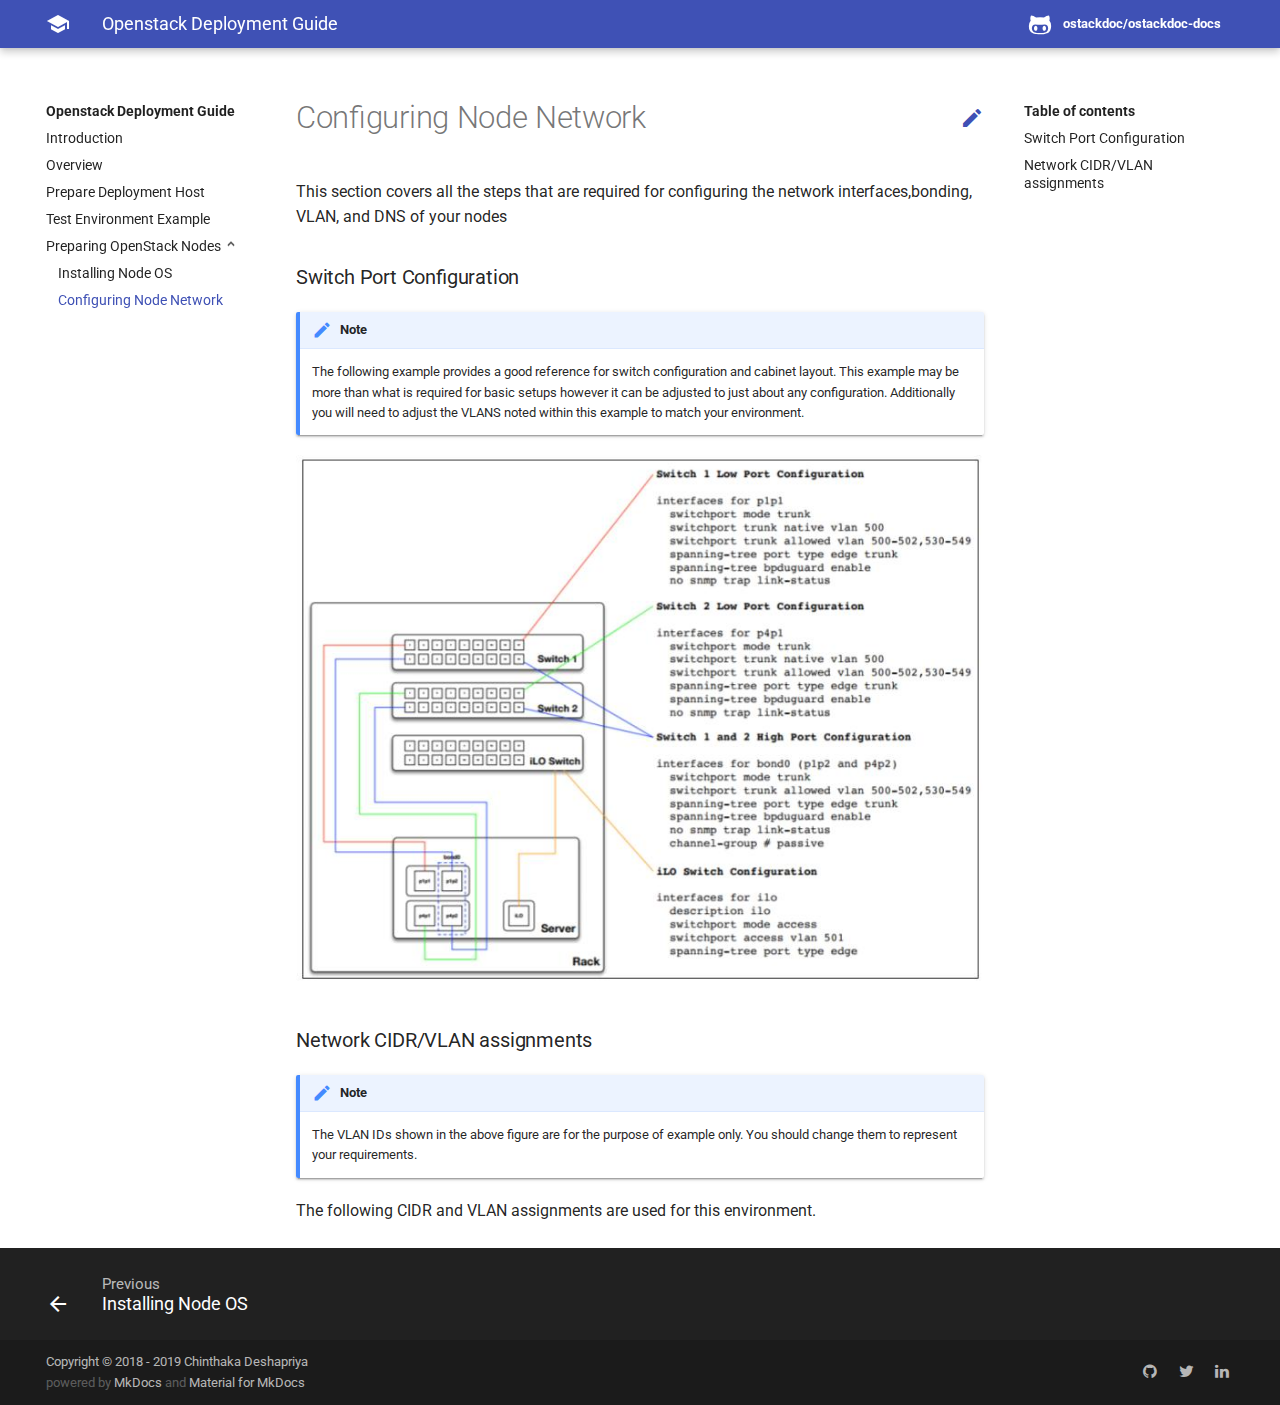
==== commit 18608e16: "Deployed bf2ed42 with MkDocs version: 1.0.4" ====
--- a/configure-node-network/index.html
+++ b/configure-node-network/index.html
@@ -1,36 +1,81 @@
 
-<!DOCTYPE doctype html>
-
-<html class="no-js" lang="en">
-<head>
-<meta charset="utf-8"/>
-<meta content="width=device-width,initial-scale=1" name="viewport"/>
-<meta content="ie=edge" http-equiv="x-ua-compatible"/>
-<meta content="Guide for openstack-ansible Deployers" name="description"/>
-<link href="https://ostackdoc.github.io/configure-node-network/" rel="canonical"/>
-<meta content="Chinthaka Deshapriya" name="author"/>
-<meta content="Copy to clipboard" name="lang:clipboard.copy"/>
-<meta content="Copied to clipboard" name="lang:clipboard.copied"/>
-<meta content="en" name="lang:search.language"/>
-<meta content="True" name="lang:search.pipeline.stopwords"/>
-<meta content="True" name="lang:search.pipeline.trimmer"/>
-<meta content="No matching documents" name="lang:search.result.none"/>
-<meta content="1 matching document" name="lang:search.result.one"/>
-<meta content="# matching documents" name="lang:search.result.other"/>
-<meta content="[\s\-]+" name="lang:search.tokenizer"/>
-<link href="../assets/images/favicon.png" rel="shortcut icon"/>
-<meta content="mkdocs-1.0.4, mkdocs-material-4.0.2" name="generator"/>
-<title>Configuring Node Network - Openstack Deployment Guide</title>
-<link href="../assets/stylesheets/application.982221ab.css" rel="stylesheet"/>
-<link href="../assets/stylesheets/application-palette.224b79ff.css" rel="stylesheet"/>
-<meta content="#3f51b5" name="theme-color"/>
-<script src="../assets/javascripts/modernizr.1f0bcf2b.js"></script>
-<link crossorigin="" href="https://fonts.gstatic.com" rel="preconnect"/>
-<link href="https://fonts.googleapis.com/css?family=Roboto:300,400,400i,700|Roboto+Mono" rel="stylesheet"/>
-<style>body,input{font-family:"Roboto","Helvetica Neue",Helvetica,Arial,sans-serif}code,kbd,pre{font-family:"Roboto Mono","Courier New",Courier,monospace}</style>
-<link href="../assets/fonts/material-icons.css" rel="stylesheet"/>
-<link href="../manifest.webmanifest" rel="manifest"/>
-<link href="../extra.css" rel="stylesheet"/>
+
+
+
+<!doctype html>
+<html lang="en" class="no-js">
+  <head>
+    
+      <meta charset="utf-8">
+      <meta name="viewport" content="width=device-width,initial-scale=1">
+      <meta http-equiv="x-ua-compatible" content="ie=edge">
+      
+        <meta name="description" content="Guide for openstack-ansible Deployers">
+      
+      
+        <link rel="canonical" href="https://ostackdoc.github.io/configure-node-network/">
+      
+      
+        <meta name="author" content="Chinthaka Deshapriya">
+      
+      
+        <meta name="lang:clipboard.copy" content="Copy to clipboard">
+      
+        <meta name="lang:clipboard.copied" content="Copied to clipboard">
+      
+        <meta name="lang:search.language" content="en">
+      
+        <meta name="lang:search.pipeline.stopwords" content="True">
+      
+        <meta name="lang:search.pipeline.trimmer" content="True">
+      
+        <meta name="lang:search.result.none" content="No matching documents">
+      
+        <meta name="lang:search.result.one" content="1 matching document">
+      
+        <meta name="lang:search.result.other" content="# matching documents">
+      
+        <meta name="lang:search.tokenizer" content="[\s\-]+">
+      
+      <link rel="shortcut icon" href="../assets/images/favicon.png">
+      <meta name="generator" content="mkdocs-1.0.4, mkdocs-material-4.0.2">
+    
+    
+      
+        <title>Configuring Node Network - Openstack Deployment Guide</title>
+      
+    
+    
+      <link rel="stylesheet" href="../assets/stylesheets/application.982221ab.css">
+      
+        <link rel="stylesheet" href="../assets/stylesheets/application-palette.224b79ff.css">
+      
+      
+        
+        
+        <meta name="theme-color" content="#3f51b5">
+      
+    
+    
+      <script src="../assets/javascripts/modernizr.1f0bcf2b.js"></script>
+    
+    
+      
+        <link href="https://fonts.gstatic.com" rel="preconnect" crossorigin>
+        <link rel="stylesheet" href="https://fonts.googleapis.com/css?family=Roboto:300,400,400i,700|Roboto+Mono">
+        <style>body,input{font-family:"Roboto","Helvetica Neue",Helvetica,Arial,sans-serif}code,kbd,pre{font-family:"Roboto Mono","Courier New",Courier,monospace}</style>
+      
+    
+    <link rel="stylesheet" href="../assets/fonts/material-icons.css">
+    
+      <link rel="manifest" href="../manifest.webmanifest">
+    
+    
+      <link rel="stylesheet" href="../extra.css">
+    
+    
+      
+        
 <script>
   window.ga = window.ga || function() {
     (ga.q = ga.q || []).push(arguments)
@@ -53,13 +98,23 @@
     }
   })
 </script>
-<script async="" src="https://www.google-analytics.com/analytics.js"></script>
-</head>
-<body data-md-color-accent="indigo" data-md-color-primary="indigo" dir="ltr">
-<svg class="md-svg">
-<defs>
-<svg height="448" id="__github" viewbox="0 0 416 448" width="416" xmlns="http://www.w3.org/2000/svg">
-<path d="M160 304q0 10-3.125 20.5t-10.75 19-18.125
+<script async src="https://www.google-analytics.com/analytics.js"></script>
+      
+    
+    
+  </head>
+  
+    
+    
+    <body dir="ltr" data-md-color-primary="indigo" data-md-color-accent="indigo">
+  
+    <svg class="md-svg">
+      <defs>
+        
+        
+          <svg xmlns="http://www.w3.org/2000/svg" width="416" height="448"
+    viewBox="0 0 416 448" id="__github">
+  <path fill="currentColor" d="M160 304q0 10-3.125 20.5t-10.75 19-18.125
         8.5-18.125-8.5-10.75-19-3.125-20.5 3.125-20.5 10.75-19 18.125-8.5
         18.125 8.5 10.75 19 3.125 20.5zM320 304q0 10-3.125 20.5t-10.75
         19-18.125 8.5-18.125-8.5-10.75-19-3.125-20.5 3.125-20.5 10.75-19
@@ -73,214 +128,368 @@
         0-59.25 34-99-6.75-20.5-6.75-42.5 0-29 12.75-54.5 27 0 47.5 9.875t47.25
         30.875q36.75-8.75 77.25-8.75 37 0 70 8 26.25-20.5
         46.75-30.25t47.25-9.75q12.75 25.5 12.75 54.5 0 21.75-6.75 42 34 40 34
-        99.5z" fill="currentColor"></path>
+        99.5z" />
 </svg>
-</defs>
-</svg>
-<input autocomplete="off" class="md-toggle" data-md-toggle="drawer" id="__drawer" type="checkbox"/>
-<input autocomplete="off" class="md-toggle" data-md-toggle="search" id="__search" type="checkbox"/>
-<label class="md-overlay" data-md-component="overlay" for="__drawer"></label>
-<a class="md-skip" href="#switch_port_configuration" tabindex="1">
+        
+      </defs>
+    </svg>
+    <input class="md-toggle" data-md-toggle="drawer" type="checkbox" id="__drawer" autocomplete="off">
+    <input class="md-toggle" data-md-toggle="search" type="checkbox" id="__search" autocomplete="off">
+    <label class="md-overlay" data-md-component="overlay" for="__drawer"></label>
+    
+      <a href="#switch_port_configuration" tabindex="1" class="md-skip">
         Skip to content
       </a>
-<header class="md-header" data-md-component="header">
-<nav class="md-header-nav md-grid">
-<div class="md-flex">
-<div class="md-flex__cell md-flex__cell--shrink">
-<a class="md-header-nav__button md-logo" href="https://ostackdoc.github.io" title="Openstack Deployment Guide">
-<i class="md-icon"></i>
-</a>
-</div>
-<div class="md-flex__cell md-flex__cell--shrink">
-<label class="md-icon md-icon--menu md-header-nav__button" for="__drawer"></label>
-</div>
-<div class="md-flex__cell md-flex__cell--stretch">
-<div class="md-flex__ellipsis md-header-nav__title" data-md-component="title">
-<span class="md-header-nav__topic">
+    
+    
+      <header class="md-header" data-md-component="header">
+  <nav class="md-header-nav md-grid">
+    <div class="md-flex">
+      <div class="md-flex__cell md-flex__cell--shrink">
+        <a href="https://ostackdoc.github.io" title="Openstack Deployment Guide" class="md-header-nav__button md-logo">
+          
+            <i class="md-icon"></i>
+          
+        </a>
+      </div>
+      <div class="md-flex__cell md-flex__cell--shrink">
+        <label class="md-icon md-icon--menu md-header-nav__button" for="__drawer"></label>
+      </div>
+      <div class="md-flex__cell md-flex__cell--stretch">
+        <div class="md-flex__ellipsis md-header-nav__title" data-md-component="title">
+          
+            <span class="md-header-nav__topic">
               Openstack Deployment Guide
             </span>
-<span class="md-header-nav__topic">
+            <span class="md-header-nav__topic">
               Configuring Node Network
             </span>
-</div>
-</div>
-<div class="md-flex__cell md-flex__cell--shrink">
-</div>
-<div class="md-flex__cell md-flex__cell--shrink">
-<div class="md-header-nav__source">
-<a class="md-source" data-md-source="github" href="https://github.com/ostackdoc/ostackdoc-docs/" title="Go to repository">
-<div class="md-source__icon">
-<svg height="24" viewbox="0 0 24 24" width="24">
-<use height="24" width="24" xlink:href="#__github"></use>
-</svg>
-</div>
-<div class="md-source__repository">
+          
+        </div>
+      </div>
+      <div class="md-flex__cell md-flex__cell--shrink">
+        
+      </div>
+      
+        <div class="md-flex__cell md-flex__cell--shrink">
+          <div class="md-header-nav__source">
+            
+
+
+  
+
+<a href="https://github.com/ostackdoc/ostackdoc-docs/" title="Go to repository" class="md-source" data-md-source="github">
+  
+    <div class="md-source__icon">
+      <svg viewBox="0 0 24 24" width="24" height="24">
+        <use xlink:href="#__github" width="24" height="24"></use>
+      </svg>
+    </div>
+  
+  <div class="md-source__repository">
     ostackdoc/ostackdoc-docs
   </div>
 </a>
-</div>
-</div>
-</div>
-</nav>
+          </div>
+        </div>
+      
+    </div>
+  </nav>
 </header>
-<div class="md-container">
-<main class="md-main">
-<div class="md-main__inner md-grid" data-md-component="container">
-<div class="md-sidebar md-sidebar--primary" data-md-component="navigation">
-<div class="md-sidebar__scrollwrap">
-<div class="md-sidebar__inner">
-<nav class="md-nav md-nav--primary" data-md-level="0">
-<label class="md-nav__title md-nav__title--site" for="__drawer">
-<a class="md-nav__button md-logo" href="https://ostackdoc.github.io" title="Openstack Deployment Guide">
-<i class="md-icon"></i>
-</a>
+    
+    <div class="md-container">
+      
+        
+      
+      
+      <main class="md-main">
+        <div class="md-main__inner md-grid" data-md-component="container">
+          
+            
+              <div class="md-sidebar md-sidebar--primary" data-md-component="navigation">
+                <div class="md-sidebar__scrollwrap">
+                  <div class="md-sidebar__inner">
+                    <nav class="md-nav md-nav--primary" data-md-level="0">
+  <label class="md-nav__title md-nav__title--site" for="__drawer">
+    <a href="https://ostackdoc.github.io" title="Openstack Deployment Guide" class="md-nav__button md-logo">
+      
+        <i class="md-icon"></i>
+      
+    </a>
     Openstack Deployment Guide
   </label>
-<div class="md-nav__source">
-<a class="md-source" data-md-source="github" href="https://github.com/ostackdoc/ostackdoc-docs/" title="Go to repository">
-<div class="md-source__icon">
-<svg height="24" viewbox="0 0 24 24" width="24">
-<use height="24" width="24" xlink:href="#__github"></use>
-</svg>
-</div>
-<div class="md-source__repository">
+  
+    <div class="md-nav__source">
+      
+
+
+  
+
+<a href="https://github.com/ostackdoc/ostackdoc-docs/" title="Go to repository" class="md-source" data-md-source="github">
+  
+    <div class="md-source__icon">
+      <svg viewBox="0 0 24 24" width="24" height="24">
+        <use xlink:href="#__github" width="24" height="24"></use>
+      </svg>
+    </div>
+  
+  <div class="md-source__repository">
     ostackdoc/ostackdoc-docs
   </div>
 </a>
-</div>
-<ul class="md-nav__list" data-md-scrollfix="">
-<li class="md-nav__item">
-<a class="md-nav__link" href=".." title="Introduction">
+    </div>
+  
+  <ul class="md-nav__list" data-md-scrollfix>
+    
+      
+      
+      
+
+
+  <li class="md-nav__item">
+    <a href=".." title="Introduction" class="md-nav__link">
       Introduction
     </a>
-</li>
-<li class="md-nav__item">
-<a class="md-nav__link" href="../overview/" title="Overview">
+  </li>
+
+    
+      
+      
+      
+
+
+  <li class="md-nav__item">
+    <a href="../overview/" title="Overview" class="md-nav__link">
       Overview
     </a>
-</li>
-<li class="md-nav__item">
-<a class="md-nav__link" href="../prepare-deployment-host/" title="Prepare Deployment Host">
+  </li>
+
+    
+      
+      
+      
+
+
+  <li class="md-nav__item">
+    <a href="../prepare-deployment-host/" title="Prepare Deployment Host" class="md-nav__link">
       Prepare Deployment Host
     </a>
-</li>
-<li class="md-nav__item">
-<a class="md-nav__link" href="../test-env-example/" title="Test Environment Example">
+  </li>
+
+    
+      
+      
+      
+
+
+  <li class="md-nav__item">
+    <a href="../test-env-example/" title="Test Environment Example" class="md-nav__link">
       Test Environment Example
     </a>
-</li>
-<li class="md-nav__item md-nav__item--active md-nav__item--nested">
-<input checked="" class="md-toggle md-nav__toggle" data-md-toggle="nav-5" id="nav-5" type="checkbox"/>
-<label class="md-nav__link" for="nav-5">
+  </li>
+
+    
+      
+      
+      
+
+  
+
+
+  <li class="md-nav__item md-nav__item--active md-nav__item--nested">
+    
+      <input class="md-toggle md-nav__toggle" data-md-toggle="nav-5" type="checkbox" id="nav-5" checked>
+    
+    <label class="md-nav__link" for="nav-5">
       Preparing OpenStack Nodes
     </label>
-<nav class="md-nav" data-md-component="collapsible" data-md-level="1">
-<label class="md-nav__title" for="nav-5">
+    <nav class="md-nav" data-md-component="collapsible" data-md-level="1">
+      <label class="md-nav__title" for="nav-5">
         Preparing OpenStack Nodes
       </label>
-<ul class="md-nav__list" data-md-scrollfix="">
-<li class="md-nav__item">
-<a class="md-nav__link" href="../install-node-os/" title="Installing Node OS">
+      <ul class="md-nav__list" data-md-scrollfix>
+        
+        
+          
+          
+          
+
+
+  <li class="md-nav__item">
+    <a href="../install-node-os/" title="Installing Node OS" class="md-nav__link">
       Installing Node OS
     </a>
-</li>
-<li class="md-nav__item md-nav__item--active">
-<input class="md-toggle md-nav__toggle" data-md-toggle="toc" id="__toc" type="checkbox"/>
-<label class="md-nav__link md-nav__link--active" for="__toc">
+  </li>
+
+        
+          
+          
+          
+
+  
+
+
+  <li class="md-nav__item md-nav__item--active">
+    
+    <input class="md-toggle md-nav__toggle" data-md-toggle="toc" type="checkbox" id="__toc">
+    
+    
+      <label class="md-nav__link md-nav__link--active" for="__toc">
         Configuring Node Network
       </label>
-<a class="md-nav__link md-nav__link--active" href="./" title="Configuring Node Network">
+    
+    <a href="./" title="Configuring Node Network" class="md-nav__link md-nav__link--active">
       Configuring Node Network
     </a>
+    
+      
 <nav class="md-nav md-nav--secondary">
-<label class="md-nav__title" for="__toc">Table of contents</label>
-<ul class="md-nav__list" data-md-scrollfix="">
-<li class="md-nav__item">
-<a class="md-nav__link" href="#switch_port_configuration" title="Switch Port Configuration">
+  
+  
+  
+    <label class="md-nav__title" for="__toc">Table of contents</label>
+    <ul class="md-nav__list" data-md-scrollfix>
+      
+        <li class="md-nav__item">
+  <a href="#switch_port_configuration" title="Switch Port Configuration" class="md-nav__link">
     Switch Port Configuration
   </a>
+  
 </li>
-<li class="md-nav__item">
-<a class="md-nav__link" href="#network_cidrvlan_assignments" title="Network CIDR/VLAN assignments">
+      
+        <li class="md-nav__item">
+  <a href="#network_cidrvlan_assignments" title="Network CIDR/VLAN assignments" class="md-nav__link">
     Network CIDR/VLAN assignments
   </a>
+  
 </li>
-</ul>
+      
+      
+      
+      
+      
+    </ul>
+  
 </nav>
-</li>
-</ul>
+    
+  </li>
+
+        
+      </ul>
+    </nav>
+  </li>
+
+    
+  </ul>
 </nav>
-</li>
-</ul>
-</nav>
-</div>
-</div>
-</div>
-<div class="md-sidebar md-sidebar--secondary" data-md-component="toc">
-<div class="md-sidebar__scrollwrap">
-<div class="md-sidebar__inner">
+                  </div>
+                </div>
+              </div>
+            
+            
+              <div class="md-sidebar md-sidebar--secondary" data-md-component="toc">
+                <div class="md-sidebar__scrollwrap">
+                  <div class="md-sidebar__inner">
+                    
 <nav class="md-nav md-nav--secondary">
-<label class="md-nav__title" for="__toc">Table of contents</label>
-<ul class="md-nav__list" data-md-scrollfix="">
-<li class="md-nav__item">
-<a class="md-nav__link" href="#switch_port_configuration" title="Switch Port Configuration">
+  
+  
+  
+    <label class="md-nav__title" for="__toc">Table of contents</label>
+    <ul class="md-nav__list" data-md-scrollfix>
+      
+        <li class="md-nav__item">
+  <a href="#switch_port_configuration" title="Switch Port Configuration" class="md-nav__link">
     Switch Port Configuration
   </a>
+  
 </li>
-<li class="md-nav__item">
-<a class="md-nav__link" href="#network_cidrvlan_assignments" title="Network CIDR/VLAN assignments">
+      
+        <li class="md-nav__item">
+  <a href="#network_cidrvlan_assignments" title="Network CIDR/VLAN assignments" class="md-nav__link">
     Network CIDR/VLAN assignments
   </a>
+  
 </li>
-</ul>
+      
+      
+      
+      
+      
+    </ul>
+  
 </nav>
-</div>
-</div>
-</div>
-<div class="md-content">
-<article class="md-content__inner md-typeset"><a class="md-icon md-content__icon" download href="configure-node-network.pdf" title="PDF Export"></a>
-<a class="md-icon md-content__icon" href="https://github.com/ostackdoc/ostackdoc-docs/edit/master/docs/configure-node-network.md" title="Edit this page"></a>
-<h1>Configuring Node Network</h1>
-<p>This section covers all the steps that are required for configuring the network interfaces,bonding, VLAN, and DNS of your nodes</p>
-<h3 id="switch_port_configuration">Switch Port Configuration<a class="headerlink" href="#switch_port_configuration" title="Permanent link">¶</a></h3>
+                  </div>
+                </div>
+              </div>
+            
+          
+          <div class="md-content">
+            <article class="md-content__inner md-typeset">
+              
+                
+                  <a href="https://github.com/ostackdoc/ostackdoc-docs/edit/master/docs/configure-node-network.md" title="Edit this page" class="md-icon md-content__icon">&#xE3C9;</a>
+                
+                
+                  <h1>Configuring Node Network</h1>
+                
+                <p>This section covers all the steps that are required for configuring the network interfaces,bonding, VLAN, and DNS of your nodes</p>
+<h3 id="switch_port_configuration">Switch Port Configuration<a class="headerlink" href="#switch_port_configuration" title="Permanent link">&para;</a></h3>
 <div class="admonition note">
 <p class="admonition-title">Note</p>
 <p>The following example provides a good reference for switch configuration and cabinet layout. This example may be more than what is required for basic setups however it can be adjusted to just about any configuration. Additionally you will need to adjust the VLANS noted within this example to match your environment.</p>
 </div>
-<p><img alt="" src="../img/switch-port-config.jpg"/></p>
-<h3 id="network_cidrvlan_assignments">Network CIDR/VLAN assignments<a class="headerlink" href="#network_cidrvlan_assignments" title="Permanent link">¶</a></h3>
+<p><img alt="" src="../img/switch-port-config.jpg" /></p>
+<h3 id="network_cidrvlan_assignments">Network CIDR/VLAN assignments<a class="headerlink" href="#network_cidrvlan_assignments" title="Permanent link">&para;</a></h3>
 <div class="admonition note">
 <p class="admonition-title">Note</p>
 <p>The VLAN IDs shown in the above figure  are  for the purpose of example only. You should change them to represent your requirements.</p>
 </div>
 <p>The following CIDR and VLAN assignments are used for this environment.</p>
-</article>
-</div>
-</div>
-</main>
+                
+                  
+                
+              
+              
+                
+
+
+              
+            </article>
+          </div>
+        </div>
+      </main>
+      
+        
 <footer class="md-footer">
-<div class="md-footer-nav">
-<nav class="md-footer-nav__inner md-grid">
-<a class="md-flex md-footer-nav__link md-footer-nav__link--prev" href="../install-node-os/" rel="prev" title="Installing Node OS">
-<div class="md-flex__cell md-flex__cell--shrink">
-<i class="md-icon md-icon--arrow-back md-footer-nav__button"></i>
-</div>
-<div class="md-flex__cell md-flex__cell--stretch md-footer-nav__title">
-<span class="md-flex__ellipsis">
-<span class="md-footer-nav__direction">
+  
+    <div class="md-footer-nav">
+      <nav class="md-footer-nav__inner md-grid">
+        
+          <a href="../install-node-os/" title="Installing Node OS" class="md-flex md-footer-nav__link md-footer-nav__link--prev" rel="prev">
+            <div class="md-flex__cell md-flex__cell--shrink">
+              <i class="md-icon md-icon--arrow-back md-footer-nav__button"></i>
+            </div>
+            <div class="md-flex__cell md-flex__cell--stretch md-footer-nav__title">
+              <span class="md-flex__ellipsis">
+                <span class="md-footer-nav__direction">
                   Previous
                 </span>
                 Installing Node OS
               </span>
-</div>
-</a>
-</nav>
-</div>
-<div class="md-footer-meta md-typeset">
-<div class="md-footer-meta__inner md-grid">
-<div class="md-footer-copyright">
-<div class="md-footer-copyright__highlight">
-            Copyright © 2018 - 2019 Chinthaka Deshapriya
+            </div>
+          </a>
+        
+        
+      </nav>
+    </div>
+  
+  <div class="md-footer-meta md-typeset">
+    <div class="md-footer-meta__inner md-grid">
+      <div class="md-footer-copyright">
+        
+          <div class="md-footer-copyright__highlight">
+            Copyright &copy; 2018 - 2019 Chinthaka Deshapriya
           </div>
         
         powered by
@@ -288,18 +497,29 @@
         and
         <a href="https://squidfunk.github.io/mkdocs-material/">
           Material for MkDocs</a>
-</div>
-<div class="md-footer-social">
-<link href="../assets/fonts/font-awesome.css" rel="stylesheet"/>
-<a class="md-footer-social__link fa fa-github" href="https://github.com/ostackdoc"></a>
-<a class="md-footer-social__link fa fa-twitter" href="https://twitter.com/ostackdoc"></a>
-<a class="md-footer-social__link fa fa-linkedin" href="https://linkedin.com/in/ostackdoc"></a>
-</div>
-</div>
-</div>
+      </div>
+      
+  <div class="md-footer-social">
+    <link rel="stylesheet" href="../assets/fonts/font-awesome.css">
+    
+      <a href="https://github.com/ostackdoc" class="md-footer-social__link fa fa-github"></a>
+    
+      <a href="https://twitter.com/ostackdoc" class="md-footer-social__link fa fa-twitter"></a>
+    
+      <a href="https://linkedin.com/in/ostackdoc" class="md-footer-social__link fa fa-linkedin"></a>
+    
+  </div>
+
+    </div>
+  </div>
 </footer>
-</div>
-<script src="../assets/javascripts/application.d9aa80ab.js"></script>
-<script>app.initialize({version:"1.0.4",url:{base:".."}})</script>
-</body>
+      
+    </div>
+    
+      <script src="../assets/javascripts/application.d9aa80ab.js"></script>
+      
+      <script>app.initialize({version:"1.0.4",url:{base:".."}})</script>
+      
+    
+  </body>
 </html>--- a/extra.css
+++ b/extra.css
@@ -1,17 +1,20 @@
 @page {
     size: a4 portrait;
-    margin: 25mm 10mm 25mm 10mm;
+    margin: 10mm 10mm 10mm 10mm;
     counter-increment: page;
     font-family: "Roboto","Helvetica Neue",Helvetica,Arial,sans-serif;
     white-space: pre;
     color: color;
-    @top-left {
+    @bottom-left {
         content: '© 2018 - 2019 Chinthaka Deshapriya';
+        font-size: 10px;
     }
     @top-center {
         content: string(chapter);
+        font-size: 12px;
     }
-    @top-right {
+    @bottom-right {
         content: 'Page ' counter(page);
+        font-size: 10px;
     }
 }
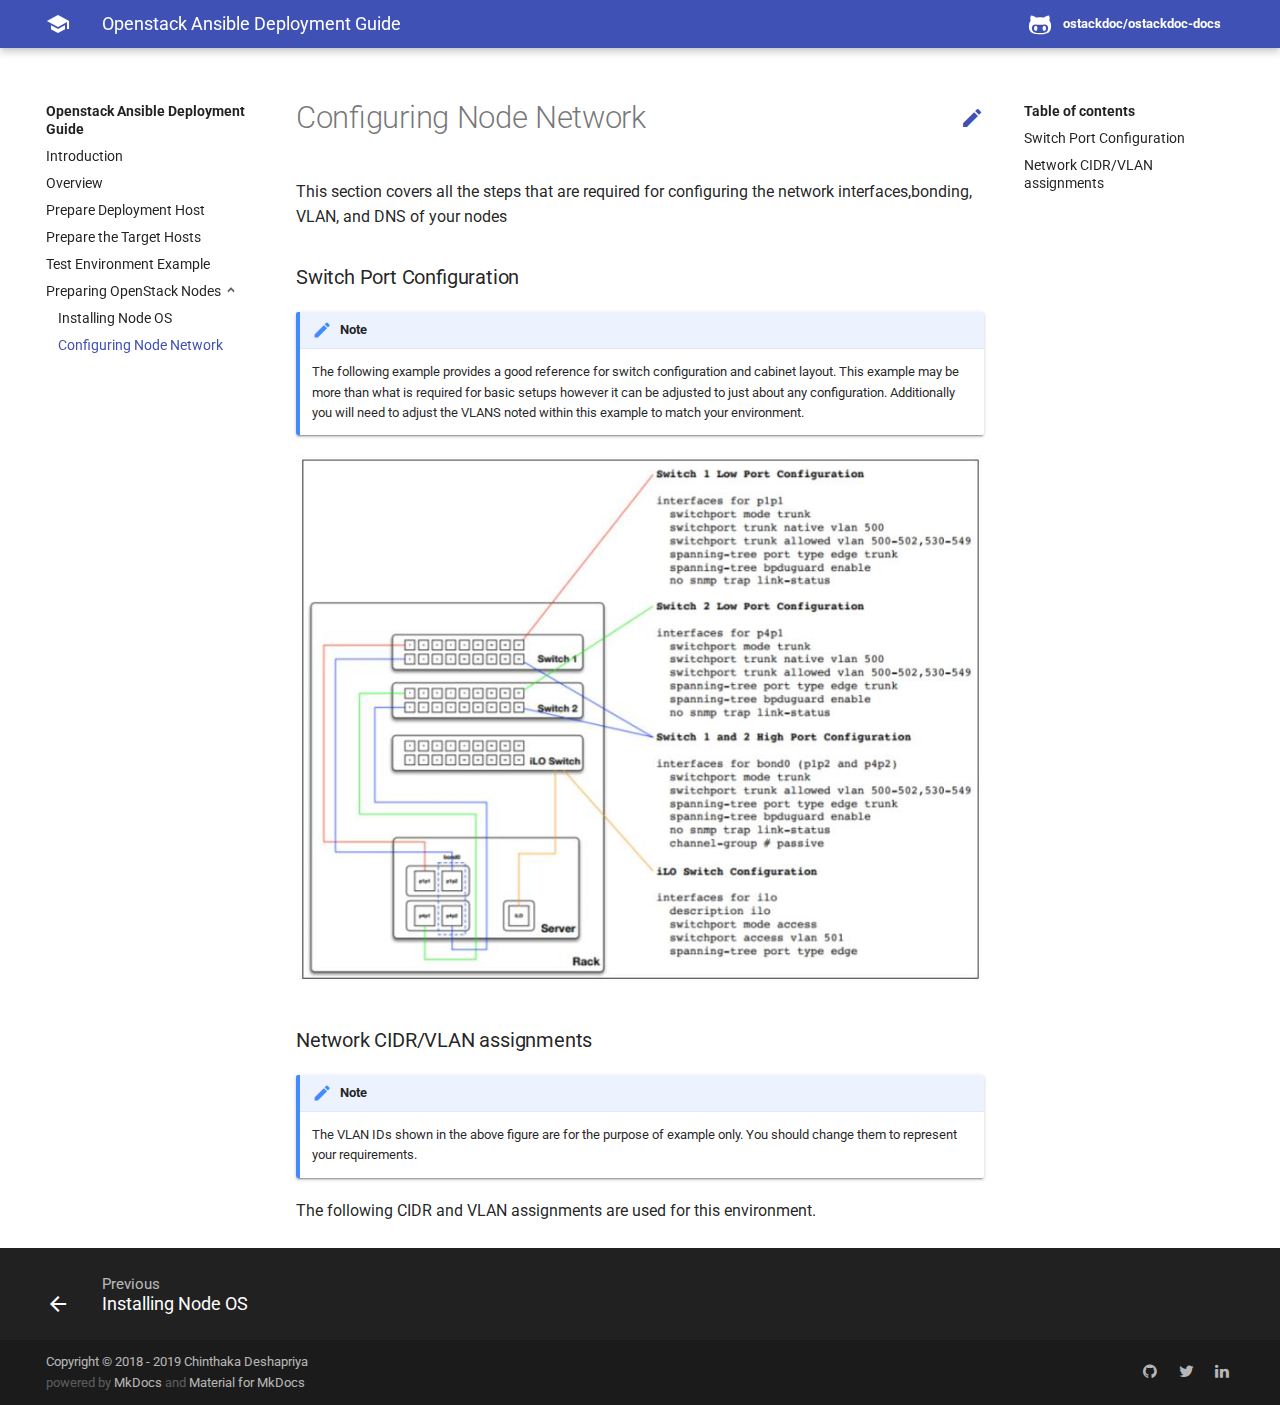
==== commit b6e1b699: "Deployed bf362e5 with MkDocs version: 1.0.4" ====
--- a/configure-node-network/index.html
+++ b/configure-node-network/index.html
@@ -42,7 +42,7 @@
     
     
       
-        <title>Configuring Node Network - Openstack Deployment Guide</title>
+        <title>Configuring Node Network - Openstack Ansible Deployment Guide</title>
       
     
     
@@ -146,7 +146,7 @@
   <nav class="md-header-nav md-grid">
     <div class="md-flex">
       <div class="md-flex__cell md-flex__cell--shrink">
-        <a href="https://ostackdoc.github.io" title="Openstack Deployment Guide" class="md-header-nav__button md-logo">
+        <a href="https://ostackdoc.github.io" title="Openstack Ansible Deployment Guide" class="md-header-nav__button md-logo">
           
             <i class="md-icon"></i>
           
@@ -159,7 +159,7 @@
         <div class="md-flex__ellipsis md-header-nav__title" data-md-component="title">
           
             <span class="md-header-nav__topic">
-              Openstack Deployment Guide
+              Openstack Ansible Deployment Guide
             </span>
             <span class="md-header-nav__topic">
               Configuring Node Network
@@ -211,12 +211,12 @@
                   <div class="md-sidebar__inner">
                     <nav class="md-nav md-nav--primary" data-md-level="0">
   <label class="md-nav__title md-nav__title--site" for="__drawer">
-    <a href="https://ostackdoc.github.io" title="Openstack Deployment Guide" class="md-nav__button md-logo">
+    <a href="https://ostackdoc.github.io" title="Openstack Ansible Deployment Guide" class="md-nav__button md-logo">
       
         <i class="md-icon"></i>
       
     </a>
-    Openstack Deployment Guide
+    Openstack Ansible Deployment Guide
   </label>
   
     <div class="md-nav__source">
@@ -283,6 +283,18 @@
 
 
   <li class="md-nav__item">
+    <a href="../prepare-the-target-hosts/" title="Prepare the Target Hosts" class="md-nav__link">
+      Prepare the Target Hosts
+    </a>
+  </li>
+
+    
+      
+      
+      
+
+
+  <li class="md-nav__item">
     <a href="../test-env-example/" title="Test Environment Example" class="md-nav__link">
       Test Environment Example
     </a>
@@ -298,13 +310,13 @@
 
   <li class="md-nav__item md-nav__item--active md-nav__item--nested">
     
-      <input class="md-toggle md-nav__toggle" data-md-toggle="nav-5" type="checkbox" id="nav-5" checked>
-    
-    <label class="md-nav__link" for="nav-5">
+      <input class="md-toggle md-nav__toggle" data-md-toggle="nav-6" type="checkbox" id="nav-6" checked>
+    
+    <label class="md-nav__link" for="nav-6">
       Preparing OpenStack Nodes
     </label>
     <nav class="md-nav" data-md-component="collapsible" data-md-level="1">
-      <label class="md-nav__title" for="nav-5">
+      <label class="md-nav__title" for="nav-6">
         Preparing OpenStack Nodes
       </label>
       <ul class="md-nav__list" data-md-scrollfix>
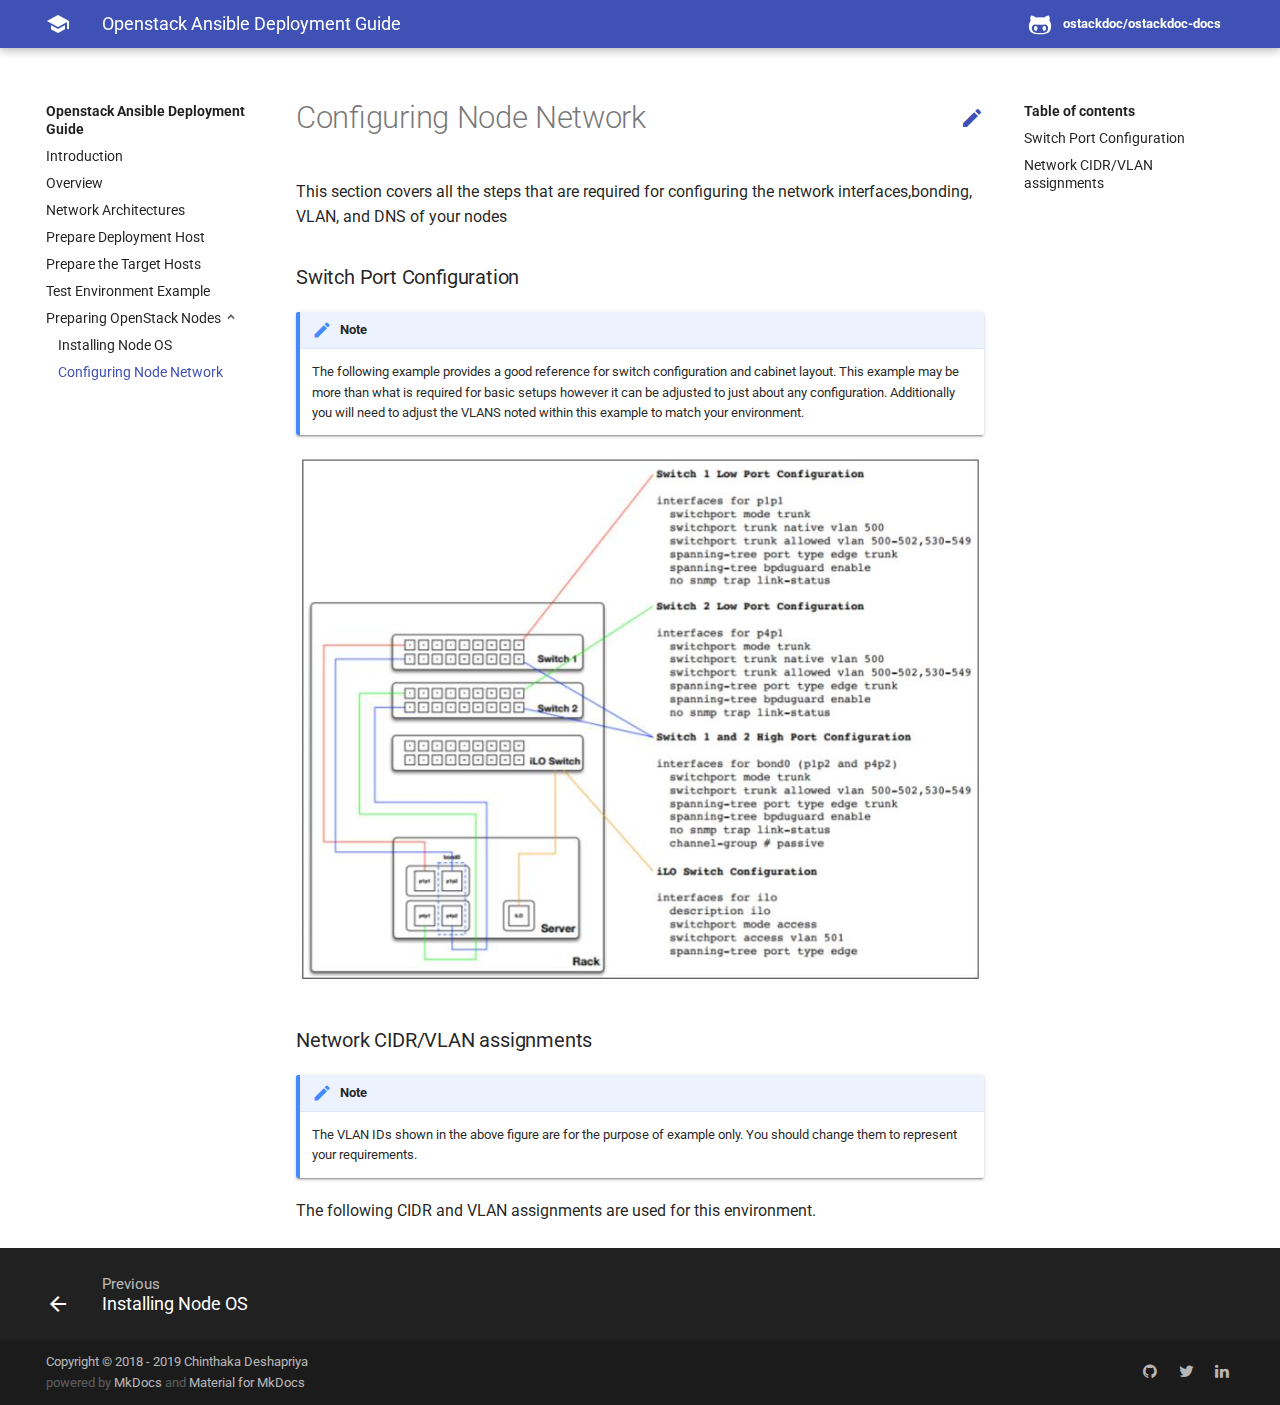
==== commit 067bfe4e: "Deployed f2f13cf with MkDocs version: 1.0.4" ====
--- a/configure-node-network/index.html
+++ b/configure-node-network/index.html
@@ -271,6 +271,18 @@
 
 
   <li class="md-nav__item">
+    <a href="../network-architectures/" title="Network Architectures" class="md-nav__link">
+      Network Architectures
+    </a>
+  </li>
+
+    
+      
+      
+      
+
+
+  <li class="md-nav__item">
     <a href="../prepare-deployment-host/" title="Prepare Deployment Host" class="md-nav__link">
       Prepare Deployment Host
     </a>
@@ -310,13 +322,13 @@
 
   <li class="md-nav__item md-nav__item--active md-nav__item--nested">
     
-      <input class="md-toggle md-nav__toggle" data-md-toggle="nav-6" type="checkbox" id="nav-6" checked>
-    
-    <label class="md-nav__link" for="nav-6">
+      <input class="md-toggle md-nav__toggle" data-md-toggle="nav-7" type="checkbox" id="nav-7" checked>
+    
+    <label class="md-nav__link" for="nav-7">
       Preparing OpenStack Nodes
     </label>
     <nav class="md-nav" data-md-component="collapsible" data-md-level="1">
-      <label class="md-nav__title" for="nav-6">
+      <label class="md-nav__title" for="nav-7">
         Preparing OpenStack Nodes
       </label>
       <ul class="md-nav__list" data-md-scrollfix>
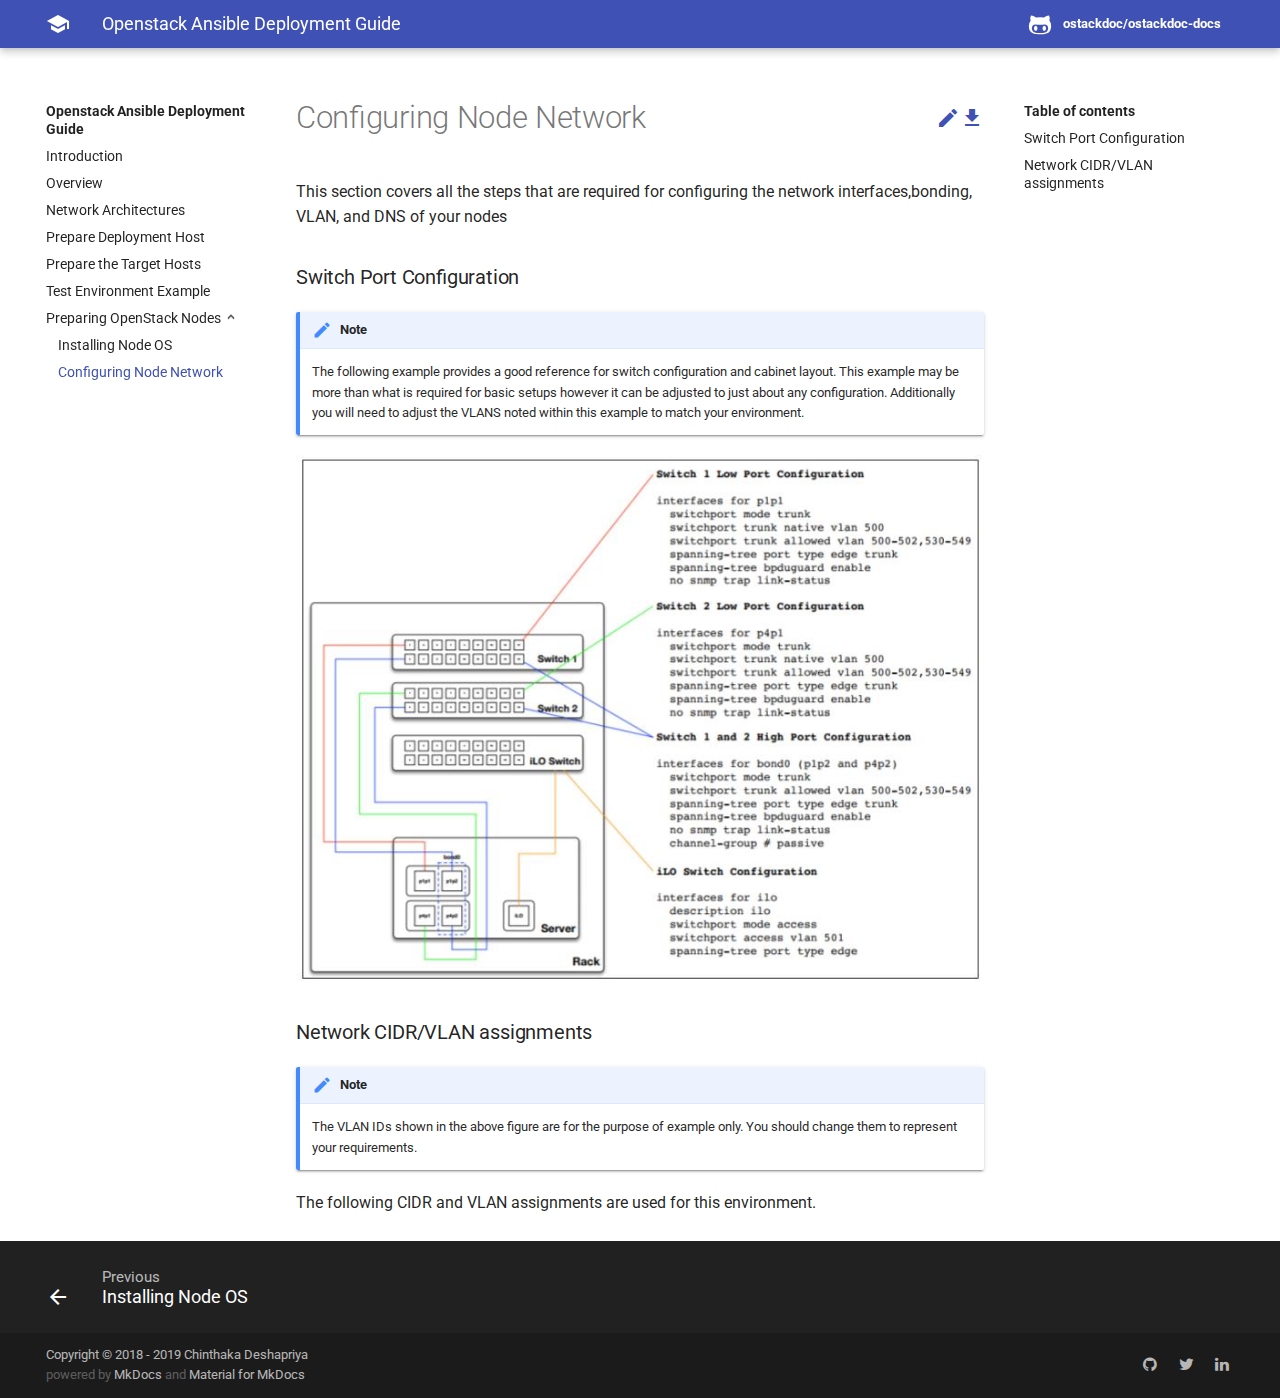
==== commit 62fbbc89: "Deployed 1ed6b8b with MkDocs version: 1.0.4" ====
--- a/configure-node-network/index.html
+++ b/configure-node-network/index.html
@@ -1,81 +1,36 @@
 
+<!DOCTYPE doctype html>
 
-
-
-<!doctype html>
-<html lang="en" class="no-js">
-  <head>
-    
-      <meta charset="utf-8">
-      <meta name="viewport" content="width=device-width,initial-scale=1">
-      <meta http-equiv="x-ua-compatible" content="ie=edge">
-      
-        <meta name="description" content="Guide for openstack-ansible Deployers">
-      
-      
-        <link rel="canonical" href="https://ostackdoc.github.io/configure-node-network/">
-      
-      
-        <meta name="author" content="Chinthaka Deshapriya">
-      
-      
-        <meta name="lang:clipboard.copy" content="Copy to clipboard">
-      
-        <meta name="lang:clipboard.copied" content="Copied to clipboard">
-      
-        <meta name="lang:search.language" content="en">
-      
-        <meta name="lang:search.pipeline.stopwords" content="True">
-      
-        <meta name="lang:search.pipeline.trimmer" content="True">
-      
-        <meta name="lang:search.result.none" content="No matching documents">
-      
-        <meta name="lang:search.result.one" content="1 matching document">
-      
-        <meta name="lang:search.result.other" content="# matching documents">
-      
-        <meta name="lang:search.tokenizer" content="[\s\-]+">
-      
-      <link rel="shortcut icon" href="../assets/images/favicon.png">
-      <meta name="generator" content="mkdocs-1.0.4, mkdocs-material-4.0.2">
-    
-    
-      
-        <title>Configuring Node Network - Openstack Ansible Deployment Guide</title>
-      
-    
-    
-      <link rel="stylesheet" href="../assets/stylesheets/application.982221ab.css">
-      
-        <link rel="stylesheet" href="../assets/stylesheets/application-palette.224b79ff.css">
-      
-      
-        
-        
-        <meta name="theme-color" content="#3f51b5">
-      
-    
-    
-      <script src="../assets/javascripts/modernizr.1f0bcf2b.js"></script>
-    
-    
-      
-        <link href="https://fonts.gstatic.com" rel="preconnect" crossorigin>
-        <link rel="stylesheet" href="https://fonts.googleapis.com/css?family=Roboto:300,400,400i,700|Roboto+Mono">
-        <style>body,input{font-family:"Roboto","Helvetica Neue",Helvetica,Arial,sans-serif}code,kbd,pre{font-family:"Roboto Mono","Courier New",Courier,monospace}</style>
-      
-    
-    <link rel="stylesheet" href="../assets/fonts/material-icons.css">
-    
-      <link rel="manifest" href="../manifest.webmanifest">
-    
-    
-      <link rel="stylesheet" href="../extra.css">
-    
-    
-      
-        
+<html class="no-js" lang="en">
+<head>
+<meta charset="utf-8"/>
+<meta content="width=device-width,initial-scale=1" name="viewport"/>
+<meta content="ie=edge" http-equiv="x-ua-compatible"/>
+<meta content="Guide for openstack-ansible Deployers" name="description"/>
+<link href="https://ostackdoc.github.io/configure-node-network/" rel="canonical"/>
+<meta content="Chinthaka Deshapriya" name="author"/>
+<meta content="Copy to clipboard" name="lang:clipboard.copy"/>
+<meta content="Copied to clipboard" name="lang:clipboard.copied"/>
+<meta content="en" name="lang:search.language"/>
+<meta content="True" name="lang:search.pipeline.stopwords"/>
+<meta content="True" name="lang:search.pipeline.trimmer"/>
+<meta content="No matching documents" name="lang:search.result.none"/>
+<meta content="1 matching document" name="lang:search.result.one"/>
+<meta content="# matching documents" name="lang:search.result.other"/>
+<meta content="[\s\-]+" name="lang:search.tokenizer"/>
+<link href="../assets/images/favicon.png" rel="shortcut icon"/>
+<meta content="mkdocs-1.0.4, mkdocs-material-4.0.2" name="generator"/>
+<title>Configuring Node Network - Openstack Ansible Deployment Guide</title>
+<link href="../assets/stylesheets/application.982221ab.css" rel="stylesheet"/>
+<link href="../assets/stylesheets/application-palette.224b79ff.css" rel="stylesheet"/>
+<meta content="#3f51b5" name="theme-color"/>
+<script src="../assets/javascripts/modernizr.1f0bcf2b.js"></script>
+<link crossorigin="" href="https://fonts.gstatic.com" rel="preconnect"/>
+<link href="https://fonts.googleapis.com/css?family=Roboto:300,400,400i,700|Roboto+Mono" rel="stylesheet"/>
+<style>body,input{font-family:"Roboto","Helvetica Neue",Helvetica,Arial,sans-serif}code,kbd,pre{font-family:"Roboto Mono","Courier New",Courier,monospace}</style>
+<link href="../assets/fonts/material-icons.css" rel="stylesheet"/>
+<link href="../manifest.webmanifest" rel="manifest"/>
+<link href="../extra.css" rel="stylesheet"/>
 <script>
   window.ga = window.ga || function() {
     (ga.q = ga.q || []).push(arguments)
@@ -98,23 +53,13 @@
     }
   })
 </script>
-<script async src="https://www.google-analytics.com/analytics.js"></script>
-      
-    
-    
-  </head>
-  
-    
-    
-    <body dir="ltr" data-md-color-primary="indigo" data-md-color-accent="indigo">
-  
-    <svg class="md-svg">
-      <defs>
-        
-        
-          <svg xmlns="http://www.w3.org/2000/svg" width="416" height="448"
-    viewBox="0 0 416 448" id="__github">
-  <path fill="currentColor" d="M160 304q0 10-3.125 20.5t-10.75 19-18.125
+<script async="" src="https://www.google-analytics.com/analytics.js"></script>
+</head>
+<body data-md-color-accent="indigo" data-md-color-primary="indigo" dir="ltr">
+<svg class="md-svg">
+<defs>
+<svg height="448" id="__github" viewbox="0 0 416 448" width="416" xmlns="http://www.w3.org/2000/svg">
+<path d="M160 304q0 10-3.125 20.5t-10.75 19-18.125
         8.5-18.125-8.5-10.75-19-3.125-20.5 3.125-20.5 10.75-19 18.125-8.5
         18.125 8.5 10.75 19 3.125 20.5zM320 304q0 10-3.125 20.5t-10.75
         19-18.125 8.5-18.125-8.5-10.75-19-3.125-20.5 3.125-20.5 10.75-19
@@ -128,392 +73,224 @@
         0-59.25 34-99-6.75-20.5-6.75-42.5 0-29 12.75-54.5 27 0 47.5 9.875t47.25
         30.875q36.75-8.75 77.25-8.75 37 0 70 8 26.25-20.5
         46.75-30.25t47.25-9.75q12.75 25.5 12.75 54.5 0 21.75-6.75 42 34 40 34
-        99.5z" />
+        99.5z" fill="currentColor"></path>
 </svg>
-        
-      </defs>
-    </svg>
-    <input class="md-toggle" data-md-toggle="drawer" type="checkbox" id="__drawer" autocomplete="off">
-    <input class="md-toggle" data-md-toggle="search" type="checkbox" id="__search" autocomplete="off">
-    <label class="md-overlay" data-md-component="overlay" for="__drawer"></label>
-    
-      <a href="#switch_port_configuration" tabindex="1" class="md-skip">
+</defs>
+</svg>
+<input autocomplete="off" class="md-toggle" data-md-toggle="drawer" id="__drawer" type="checkbox"/>
+<input autocomplete="off" class="md-toggle" data-md-toggle="search" id="__search" type="checkbox"/>
+<label class="md-overlay" data-md-component="overlay" for="__drawer"></label>
+<a class="md-skip" href="#switch_port_configuration" tabindex="1">
         Skip to content
       </a>
-    
-    
-      <header class="md-header" data-md-component="header">
-  <nav class="md-header-nav md-grid">
-    <div class="md-flex">
-      <div class="md-flex__cell md-flex__cell--shrink">
-        <a href="https://ostackdoc.github.io" title="Openstack Ansible Deployment Guide" class="md-header-nav__button md-logo">
-          
-            <i class="md-icon"></i>
-          
-        </a>
-      </div>
-      <div class="md-flex__cell md-flex__cell--shrink">
-        <label class="md-icon md-icon--menu md-header-nav__button" for="__drawer"></label>
-      </div>
-      <div class="md-flex__cell md-flex__cell--stretch">
-        <div class="md-flex__ellipsis md-header-nav__title" data-md-component="title">
-          
-            <span class="md-header-nav__topic">
+<header class="md-header" data-md-component="header">
+<nav class="md-header-nav md-grid">
+<div class="md-flex">
+<div class="md-flex__cell md-flex__cell--shrink">
+<a class="md-header-nav__button md-logo" href="https://ostackdoc.github.io" title="Openstack Ansible Deployment Guide">
+<i class="md-icon"></i>
+</a>
+</div>
+<div class="md-flex__cell md-flex__cell--shrink">
+<label class="md-icon md-icon--menu md-header-nav__button" for="__drawer"></label>
+</div>
+<div class="md-flex__cell md-flex__cell--stretch">
+<div class="md-flex__ellipsis md-header-nav__title" data-md-component="title">
+<span class="md-header-nav__topic">
               Openstack Ansible Deployment Guide
             </span>
-            <span class="md-header-nav__topic">
+<span class="md-header-nav__topic">
               Configuring Node Network
             </span>
-          
-        </div>
-      </div>
-      <div class="md-flex__cell md-flex__cell--shrink">
-        
-      </div>
-      
-        <div class="md-flex__cell md-flex__cell--shrink">
-          <div class="md-header-nav__source">
-            
-
-
-  
-
-<a href="https://github.com/ostackdoc/ostackdoc-docs/" title="Go to repository" class="md-source" data-md-source="github">
-  
-    <div class="md-source__icon">
-      <svg viewBox="0 0 24 24" width="24" height="24">
-        <use xlink:href="#__github" width="24" height="24"></use>
-      </svg>
-    </div>
-  
-  <div class="md-source__repository">
+</div>
+</div>
+<div class="md-flex__cell md-flex__cell--shrink">
+</div>
+<div class="md-flex__cell md-flex__cell--shrink">
+<div class="md-header-nav__source">
+<a class="md-source" data-md-source="github" href="https://github.com/ostackdoc/ostackdoc-docs/" title="Go to repository">
+<div class="md-source__icon">
+<svg height="24" viewbox="0 0 24 24" width="24">
+<use height="24" width="24" xlink:href="#__github"></use>
+</svg>
+</div>
+<div class="md-source__repository">
     ostackdoc/ostackdoc-docs
   </div>
 </a>
-          </div>
-        </div>
-      
-    </div>
-  </nav>
+</div>
+</div>
+</div>
+</nav>
 </header>
-    
-    <div class="md-container">
-      
-        
-      
-      
-      <main class="md-main">
-        <div class="md-main__inner md-grid" data-md-component="container">
-          
-            
-              <div class="md-sidebar md-sidebar--primary" data-md-component="navigation">
-                <div class="md-sidebar__scrollwrap">
-                  <div class="md-sidebar__inner">
-                    <nav class="md-nav md-nav--primary" data-md-level="0">
-  <label class="md-nav__title md-nav__title--site" for="__drawer">
-    <a href="https://ostackdoc.github.io" title="Openstack Ansible Deployment Guide" class="md-nav__button md-logo">
-      
-        <i class="md-icon"></i>
-      
-    </a>
+<div class="md-container">
+<main class="md-main">
+<div class="md-main__inner md-grid" data-md-component="container">
+<div class="md-sidebar md-sidebar--primary" data-md-component="navigation">
+<div class="md-sidebar__scrollwrap">
+<div class="md-sidebar__inner">
+<nav class="md-nav md-nav--primary" data-md-level="0">
+<label class="md-nav__title md-nav__title--site" for="__drawer">
+<a class="md-nav__button md-logo" href="https://ostackdoc.github.io" title="Openstack Ansible Deployment Guide">
+<i class="md-icon"></i>
+</a>
     Openstack Ansible Deployment Guide
   </label>
-  
-    <div class="md-nav__source">
-      
-
-
-  
-
-<a href="https://github.com/ostackdoc/ostackdoc-docs/" title="Go to repository" class="md-source" data-md-source="github">
-  
-    <div class="md-source__icon">
-      <svg viewBox="0 0 24 24" width="24" height="24">
-        <use xlink:href="#__github" width="24" height="24"></use>
-      </svg>
-    </div>
-  
-  <div class="md-source__repository">
+<div class="md-nav__source">
+<a class="md-source" data-md-source="github" href="https://github.com/ostackdoc/ostackdoc-docs/" title="Go to repository">
+<div class="md-source__icon">
+<svg height="24" viewbox="0 0 24 24" width="24">
+<use height="24" width="24" xlink:href="#__github"></use>
+</svg>
+</div>
+<div class="md-source__repository">
     ostackdoc/ostackdoc-docs
   </div>
 </a>
-    </div>
-  
-  <ul class="md-nav__list" data-md-scrollfix>
-    
-      
-      
-      
-
-
-  <li class="md-nav__item">
-    <a href=".." title="Introduction" class="md-nav__link">
+</div>
+<ul class="md-nav__list" data-md-scrollfix="">
+<li class="md-nav__item">
+<a class="md-nav__link" href=".." title="Introduction">
       Introduction
     </a>
-  </li>
-
-    
-      
-      
-      
-
-
-  <li class="md-nav__item">
-    <a href="../overview/" title="Overview" class="md-nav__link">
+</li>
+<li class="md-nav__item">
+<a class="md-nav__link" href="../overview/" title="Overview">
       Overview
     </a>
-  </li>
-
-    
-      
-      
-      
-
-
-  <li class="md-nav__item">
-    <a href="../network-architectures/" title="Network Architectures" class="md-nav__link">
+</li>
+<li class="md-nav__item">
+<a class="md-nav__link" href="../network-architectures/" title="Network Architectures">
       Network Architectures
     </a>
-  </li>
-
-    
-      
-      
-      
-
-
-  <li class="md-nav__item">
-    <a href="../prepare-deployment-host/" title="Prepare Deployment Host" class="md-nav__link">
+</li>
+<li class="md-nav__item">
+<a class="md-nav__link" href="../prepare-deployment-host/" title="Prepare Deployment Host">
       Prepare Deployment Host
     </a>
-  </li>
-
-    
-      
-      
-      
-
-
-  <li class="md-nav__item">
-    <a href="../prepare-the-target-hosts/" title="Prepare the Target Hosts" class="md-nav__link">
+</li>
+<li class="md-nav__item">
+<a class="md-nav__link" href="../prepare-the-target-hosts/" title="Prepare the Target Hosts">
       Prepare the Target Hosts
     </a>
-  </li>
-
-    
-      
-      
-      
-
-
-  <li class="md-nav__item">
-    <a href="../test-env-example/" title="Test Environment Example" class="md-nav__link">
+</li>
+<li class="md-nav__item">
+<a class="md-nav__link" href="../test-env-example/" title="Test Environment Example">
       Test Environment Example
     </a>
-  </li>
-
-    
-      
-      
-      
-
-  
-
-
-  <li class="md-nav__item md-nav__item--active md-nav__item--nested">
-    
-      <input class="md-toggle md-nav__toggle" data-md-toggle="nav-7" type="checkbox" id="nav-7" checked>
-    
-    <label class="md-nav__link" for="nav-7">
+</li>
+<li class="md-nav__item md-nav__item--active md-nav__item--nested">
+<input checked="" class="md-toggle md-nav__toggle" data-md-toggle="nav-7" id="nav-7" type="checkbox"/>
+<label class="md-nav__link" for="nav-7">
       Preparing OpenStack Nodes
     </label>
-    <nav class="md-nav" data-md-component="collapsible" data-md-level="1">
-      <label class="md-nav__title" for="nav-7">
+<nav class="md-nav" data-md-component="collapsible" data-md-level="1">
+<label class="md-nav__title" for="nav-7">
         Preparing OpenStack Nodes
       </label>
-      <ul class="md-nav__list" data-md-scrollfix>
-        
-        
-          
-          
-          
-
-
-  <li class="md-nav__item">
-    <a href="../install-node-os/" title="Installing Node OS" class="md-nav__link">
+<ul class="md-nav__list" data-md-scrollfix="">
+<li class="md-nav__item">
+<a class="md-nav__link" href="../install-node-os/" title="Installing Node OS">
       Installing Node OS
     </a>
-  </li>
-
-        
-          
-          
-          
-
-  
-
-
-  <li class="md-nav__item md-nav__item--active">
-    
-    <input class="md-toggle md-nav__toggle" data-md-toggle="toc" type="checkbox" id="__toc">
-    
-    
-      <label class="md-nav__link md-nav__link--active" for="__toc">
+</li>
+<li class="md-nav__item md-nav__item--active">
+<input class="md-toggle md-nav__toggle" data-md-toggle="toc" id="__toc" type="checkbox"/>
+<label class="md-nav__link md-nav__link--active" for="__toc">
         Configuring Node Network
       </label>
-    
-    <a href="./" title="Configuring Node Network" class="md-nav__link md-nav__link--active">
+<a class="md-nav__link md-nav__link--active" href="./" title="Configuring Node Network">
       Configuring Node Network
     </a>
-    
-      
 <nav class="md-nav md-nav--secondary">
-  
-  
-  
-    <label class="md-nav__title" for="__toc">Table of contents</label>
-    <ul class="md-nav__list" data-md-scrollfix>
-      
-        <li class="md-nav__item">
-  <a href="#switch_port_configuration" title="Switch Port Configuration" class="md-nav__link">
+<label class="md-nav__title" for="__toc">Table of contents</label>
+<ul class="md-nav__list" data-md-scrollfix="">
+<li class="md-nav__item">
+<a class="md-nav__link" href="#switch_port_configuration" title="Switch Port Configuration">
     Switch Port Configuration
   </a>
-  
-</li>
-      
-        <li class="md-nav__item">
-  <a href="#network_cidrvlan_assignments" title="Network CIDR/VLAN assignments" class="md-nav__link">
+</li>
+<li class="md-nav__item">
+<a class="md-nav__link" href="#network_cidrvlan_assignments" title="Network CIDR/VLAN assignments">
     Network CIDR/VLAN assignments
   </a>
-  
-</li>
-      
-      
-      
-      
-      
-    </ul>
-  
-</nav>
-    
-  </li>
-
-        
-      </ul>
-    </nav>
-  </li>
-
-    
-  </ul>
-</nav>
-                  </div>
-                </div>
-              </div>
-            
-            
-              <div class="md-sidebar md-sidebar--secondary" data-md-component="toc">
-                <div class="md-sidebar__scrollwrap">
-                  <div class="md-sidebar__inner">
-                    
+</li>
+</ul>
+</nav>
+</li>
+</ul>
+</nav>
+</li>
+</ul>
+</nav>
+</div>
+</div>
+</div>
+<div class="md-sidebar md-sidebar--secondary" data-md-component="toc">
+<div class="md-sidebar__scrollwrap">
+<div class="md-sidebar__inner">
 <nav class="md-nav md-nav--secondary">
-  
-  
-  
-    <label class="md-nav__title" for="__toc">Table of contents</label>
-    <ul class="md-nav__list" data-md-scrollfix>
-      
-        <li class="md-nav__item">
-  <a href="#switch_port_configuration" title="Switch Port Configuration" class="md-nav__link">
+<label class="md-nav__title" for="__toc">Table of contents</label>
+<ul class="md-nav__list" data-md-scrollfix="">
+<li class="md-nav__item">
+<a class="md-nav__link" href="#switch_port_configuration" title="Switch Port Configuration">
     Switch Port Configuration
   </a>
-  
-</li>
-      
-        <li class="md-nav__item">
-  <a href="#network_cidrvlan_assignments" title="Network CIDR/VLAN assignments" class="md-nav__link">
+</li>
+<li class="md-nav__item">
+<a class="md-nav__link" href="#network_cidrvlan_assignments" title="Network CIDR/VLAN assignments">
     Network CIDR/VLAN assignments
   </a>
-  
-</li>
-      
-      
-      
-      
-      
-    </ul>
-  
-</nav>
-                  </div>
-                </div>
-              </div>
-            
-          
-          <div class="md-content">
-            <article class="md-content__inner md-typeset">
-              
-                
-                  <a href="https://github.com/ostackdoc/ostackdoc-docs/edit/master/docs/configure-node-network.md" title="Edit this page" class="md-icon md-content__icon">&#xE3C9;</a>
-                
-                
-                  <h1>Configuring Node Network</h1>
-                
-                <p>This section covers all the steps that are required for configuring the network interfaces,bonding, VLAN, and DNS of your nodes</p>
-<h3 id="switch_port_configuration">Switch Port Configuration<a class="headerlink" href="#switch_port_configuration" title="Permanent link">&para;</a></h3>
+</li>
+</ul>
+</nav>
+</div>
+</div>
+</div>
+<div class="md-content">
+<article class="md-content__inner md-typeset"><a class="md-icon md-content__icon" download href="configure-node-network.pdf" title="PDF Export"></a>
+<a class="md-icon md-content__icon" href="https://github.com/ostackdoc/ostackdoc-docs/edit/master/docs/configure-node-network.md" title="Edit this page"></a>
+<h1>Configuring Node Network</h1>
+<p>This section covers all the steps that are required for configuring the network interfaces,bonding, VLAN, and DNS of your nodes</p>
+<h3 id="switch_port_configuration">Switch Port Configuration<a class="headerlink" href="#switch_port_configuration" title="Permanent link">¶</a></h3>
 <div class="admonition note">
 <p class="admonition-title">Note</p>
 <p>The following example provides a good reference for switch configuration and cabinet layout. This example may be more than what is required for basic setups however it can be adjusted to just about any configuration. Additionally you will need to adjust the VLANS noted within this example to match your environment.</p>
 </div>
-<p><img alt="" src="../img/switch-port-config.jpg" /></p>
-<h3 id="network_cidrvlan_assignments">Network CIDR/VLAN assignments<a class="headerlink" href="#network_cidrvlan_assignments" title="Permanent link">&para;</a></h3>
+<p><img alt="" src="../img/switch-port-config.jpg"/></p>
+<h3 id="network_cidrvlan_assignments">Network CIDR/VLAN assignments<a class="headerlink" href="#network_cidrvlan_assignments" title="Permanent link">¶</a></h3>
 <div class="admonition note">
 <p class="admonition-title">Note</p>
 <p>The VLAN IDs shown in the above figure  are  for the purpose of example only. You should change them to represent your requirements.</p>
 </div>
 <p>The following CIDR and VLAN assignments are used for this environment.</p>
-                
-                  
-                
-              
-              
-                
-
-
-              
-            </article>
-          </div>
-        </div>
-      </main>
-      
-        
+</article>
+</div>
+</div>
+</main>
 <footer class="md-footer">
-  
-    <div class="md-footer-nav">
-      <nav class="md-footer-nav__inner md-grid">
-        
-          <a href="../install-node-os/" title="Installing Node OS" class="md-flex md-footer-nav__link md-footer-nav__link--prev" rel="prev">
-            <div class="md-flex__cell md-flex__cell--shrink">
-              <i class="md-icon md-icon--arrow-back md-footer-nav__button"></i>
-            </div>
-            <div class="md-flex__cell md-flex__cell--stretch md-footer-nav__title">
-              <span class="md-flex__ellipsis">
-                <span class="md-footer-nav__direction">
+<div class="md-footer-nav">
+<nav class="md-footer-nav__inner md-grid">
+<a class="md-flex md-footer-nav__link md-footer-nav__link--prev" href="../install-node-os/" rel="prev" title="Installing Node OS">
+<div class="md-flex__cell md-flex__cell--shrink">
+<i class="md-icon md-icon--arrow-back md-footer-nav__button"></i>
+</div>
+<div class="md-flex__cell md-flex__cell--stretch md-footer-nav__title">
+<span class="md-flex__ellipsis">
+<span class="md-footer-nav__direction">
                   Previous
                 </span>
                 Installing Node OS
               </span>
-            </div>
-          </a>
-        
-        
-      </nav>
-    </div>
-  
-  <div class="md-footer-meta md-typeset">
-    <div class="md-footer-meta__inner md-grid">
-      <div class="md-footer-copyright">
-        
-          <div class="md-footer-copyright__highlight">
-            Copyright &copy; 2018 - 2019 Chinthaka Deshapriya
+</div>
+</a>
+</nav>
+</div>
+<div class="md-footer-meta md-typeset">
+<div class="md-footer-meta__inner md-grid">
+<div class="md-footer-copyright">
+<div class="md-footer-copyright__highlight">
+            Copyright © 2018 - 2019 Chinthaka Deshapriya
           </div>
         
         powered by
@@ -521,29 +298,18 @@
         and
         <a href="https://squidfunk.github.io/mkdocs-material/">
           Material for MkDocs</a>
-      </div>
-      
-  <div class="md-footer-social">
-    <link rel="stylesheet" href="../assets/fonts/font-awesome.css">
-    
-      <a href="https://github.com/ostackdoc" class="md-footer-social__link fa fa-github"></a>
-    
-      <a href="https://twitter.com/ostackdoc" class="md-footer-social__link fa fa-twitter"></a>
-    
-      <a href="https://linkedin.com/in/ostackdoc" class="md-footer-social__link fa fa-linkedin"></a>
-    
-  </div>
-
-    </div>
-  </div>
+</div>
+<div class="md-footer-social">
+<link href="../assets/fonts/font-awesome.css" rel="stylesheet"/>
+<a class="md-footer-social__link fa fa-github" href="https://github.com/ostackdoc"></a>
+<a class="md-footer-social__link fa fa-twitter" href="https://twitter.com/ostackdoc"></a>
+<a class="md-footer-social__link fa fa-linkedin" href="https://linkedin.com/in/ostackdoc"></a>
+</div>
+</div>
+</div>
 </footer>
-      
-    </div>
-    
-      <script src="../assets/javascripts/application.d9aa80ab.js"></script>
-      
-      <script>app.initialize({version:"1.0.4",url:{base:".."}})</script>
-      
-    
-  </body>
+</div>
+<script src="../assets/javascripts/application.d9aa80ab.js"></script>
+<script>app.initialize({version:"1.0.4",url:{base:".."}})</script>
+</body>
 </html>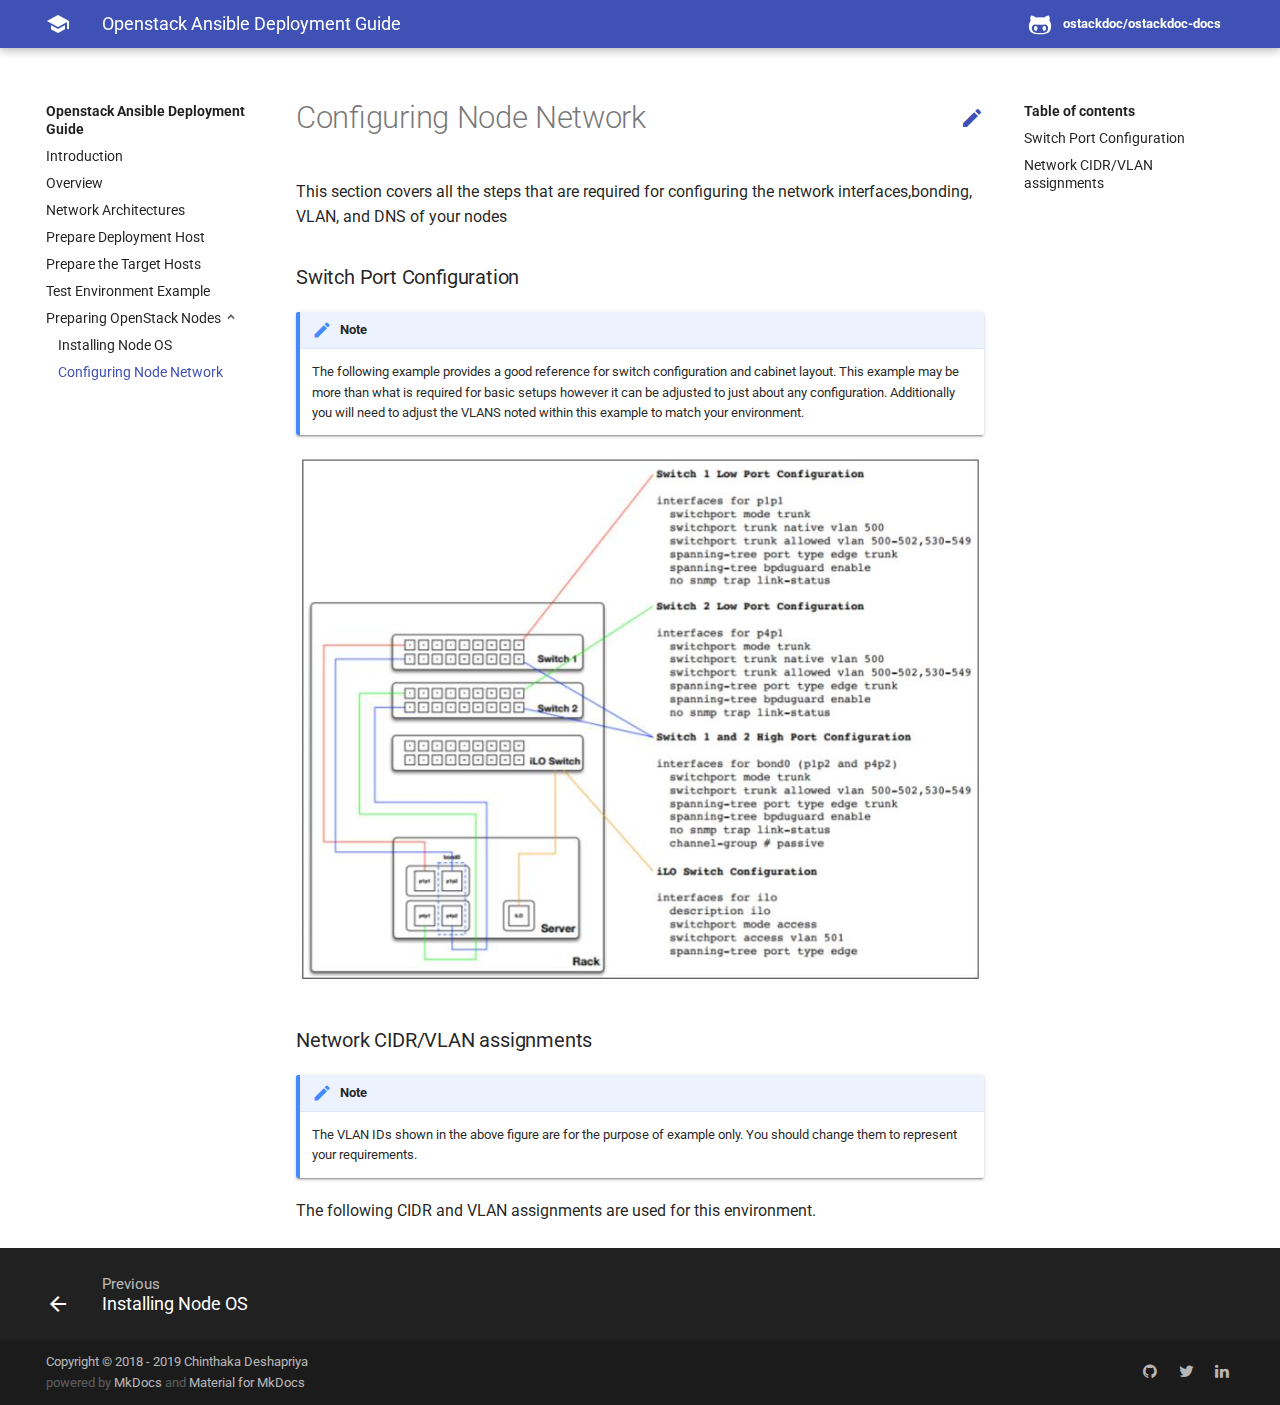
==== commit 9523773b: "Deployed f6b341b with MkDocs version: 1.0.4" ====
--- a/configure-node-network/index.html
+++ b/configure-node-network/index.html
@@ -1,36 +1,81 @@
 
-<!DOCTYPE doctype html>
-
-<html class="no-js" lang="en">
-<head>
-<meta charset="utf-8"/>
-<meta content="width=device-width,initial-scale=1" name="viewport"/>
-<meta content="ie=edge" http-equiv="x-ua-compatible"/>
-<meta content="Guide for openstack-ansible Deployers" name="description"/>
-<link href="https://ostackdoc.github.io/configure-node-network/" rel="canonical"/>
-<meta content="Chinthaka Deshapriya" name="author"/>
-<meta content="Copy to clipboard" name="lang:clipboard.copy"/>
-<meta content="Copied to clipboard" name="lang:clipboard.copied"/>
-<meta content="en" name="lang:search.language"/>
-<meta content="True" name="lang:search.pipeline.stopwords"/>
-<meta content="True" name="lang:search.pipeline.trimmer"/>
-<meta content="No matching documents" name="lang:search.result.none"/>
-<meta content="1 matching document" name="lang:search.result.one"/>
-<meta content="# matching documents" name="lang:search.result.other"/>
-<meta content="[\s\-]+" name="lang:search.tokenizer"/>
-<link href="../assets/images/favicon.png" rel="shortcut icon"/>
-<meta content="mkdocs-1.0.4, mkdocs-material-4.0.2" name="generator"/>
-<title>Configuring Node Network - Openstack Ansible Deployment Guide</title>
-<link href="../assets/stylesheets/application.982221ab.css" rel="stylesheet"/>
-<link href="../assets/stylesheets/application-palette.224b79ff.css" rel="stylesheet"/>
-<meta content="#3f51b5" name="theme-color"/>
-<script src="../assets/javascripts/modernizr.1f0bcf2b.js"></script>
-<link crossorigin="" href="https://fonts.gstatic.com" rel="preconnect"/>
-<link href="https://fonts.googleapis.com/css?family=Roboto:300,400,400i,700|Roboto+Mono" rel="stylesheet"/>
-<style>body,input{font-family:"Roboto","Helvetica Neue",Helvetica,Arial,sans-serif}code,kbd,pre{font-family:"Roboto Mono","Courier New",Courier,monospace}</style>
-<link href="../assets/fonts/material-icons.css" rel="stylesheet"/>
-<link href="../manifest.webmanifest" rel="manifest"/>
-<link href="../extra.css" rel="stylesheet"/>
+
+
+
+<!doctype html>
+<html lang="en" class="no-js">
+  <head>
+    
+      <meta charset="utf-8">
+      <meta name="viewport" content="width=device-width,initial-scale=1">
+      <meta http-equiv="x-ua-compatible" content="ie=edge">
+      
+        <meta name="description" content="Guide for openstack-ansible Deployers">
+      
+      
+        <link rel="canonical" href="https://ostackdoc.github.io/configure-node-network/">
+      
+      
+        <meta name="author" content="Chinthaka Deshapriya">
+      
+      
+        <meta name="lang:clipboard.copy" content="Copy to clipboard">
+      
+        <meta name="lang:clipboard.copied" content="Copied to clipboard">
+      
+        <meta name="lang:search.language" content="en">
+      
+        <meta name="lang:search.pipeline.stopwords" content="True">
+      
+        <meta name="lang:search.pipeline.trimmer" content="True">
+      
+        <meta name="lang:search.result.none" content="No matching documents">
+      
+        <meta name="lang:search.result.one" content="1 matching document">
+      
+        <meta name="lang:search.result.other" content="# matching documents">
+      
+        <meta name="lang:search.tokenizer" content="[\s\-]+">
+      
+      <link rel="shortcut icon" href="../assets/images/favicon.png">
+      <meta name="generator" content="mkdocs-1.0.4, mkdocs-material-4.0.2">
+    
+    
+      
+        <title>Configuring Node Network - Openstack Ansible Deployment Guide</title>
+      
+    
+    
+      <link rel="stylesheet" href="../assets/stylesheets/application.982221ab.css">
+      
+        <link rel="stylesheet" href="../assets/stylesheets/application-palette.224b79ff.css">
+      
+      
+        
+        
+        <meta name="theme-color" content="#3f51b5">
+      
+    
+    
+      <script src="../assets/javascripts/modernizr.1f0bcf2b.js"></script>
+    
+    
+      
+        <link href="https://fonts.gstatic.com" rel="preconnect" crossorigin>
+        <link rel="stylesheet" href="https://fonts.googleapis.com/css?family=Roboto:300,400,400i,700|Roboto+Mono">
+        <style>body,input{font-family:"Roboto","Helvetica Neue",Helvetica,Arial,sans-serif}code,kbd,pre{font-family:"Roboto Mono","Courier New",Courier,monospace}</style>
+      
+    
+    <link rel="stylesheet" href="../assets/fonts/material-icons.css">
+    
+      <link rel="manifest" href="../manifest.webmanifest">
+    
+    
+      <link rel="stylesheet" href="../extra.css">
+    
+    
+      
+        
 <script>
   window.ga = window.ga || function() {
     (ga.q = ga.q || []).push(arguments)
@@ -53,13 +98,23 @@
     }
   })
 </script>
-<script async="" src="https://www.google-analytics.com/analytics.js"></script>
-</head>
-<body data-md-color-accent="indigo" data-md-color-primary="indigo" dir="ltr">
-<svg class="md-svg">
-<defs>
-<svg height="448" id="__github" viewbox="0 0 416 448" width="416" xmlns="http://www.w3.org/2000/svg">
-<path d="M160 304q0 10-3.125 20.5t-10.75 19-18.125
+<script async src="https://www.google-analytics.com/analytics.js"></script>
+      
+    
+    
+  </head>
+  
+    
+    
+    <body dir="ltr" data-md-color-primary="indigo" data-md-color-accent="indigo">
+  
+    <svg class="md-svg">
+      <defs>
+        
+        
+          <svg xmlns="http://www.w3.org/2000/svg" width="416" height="448"
+    viewBox="0 0 416 448" id="__github">
+  <path fill="currentColor" d="M160 304q0 10-3.125 20.5t-10.75 19-18.125
         8.5-18.125-8.5-10.75-19-3.125-20.5 3.125-20.5 10.75-19 18.125-8.5
         18.125 8.5 10.75 19 3.125 20.5zM320 304q0 10-3.125 20.5t-10.75
         19-18.125 8.5-18.125-8.5-10.75-19-3.125-20.5 3.125-20.5 10.75-19
@@ -73,224 +128,392 @@
         0-59.25 34-99-6.75-20.5-6.75-42.5 0-29 12.75-54.5 27 0 47.5 9.875t47.25
         30.875q36.75-8.75 77.25-8.75 37 0 70 8 26.25-20.5
         46.75-30.25t47.25-9.75q12.75 25.5 12.75 54.5 0 21.75-6.75 42 34 40 34
-        99.5z" fill="currentColor"></path>
+        99.5z" />
 </svg>
-</defs>
-</svg>
-<input autocomplete="off" class="md-toggle" data-md-toggle="drawer" id="__drawer" type="checkbox"/>
-<input autocomplete="off" class="md-toggle" data-md-toggle="search" id="__search" type="checkbox"/>
-<label class="md-overlay" data-md-component="overlay" for="__drawer"></label>
-<a class="md-skip" href="#switch_port_configuration" tabindex="1">
+        
+      </defs>
+    </svg>
+    <input class="md-toggle" data-md-toggle="drawer" type="checkbox" id="__drawer" autocomplete="off">
+    <input class="md-toggle" data-md-toggle="search" type="checkbox" id="__search" autocomplete="off">
+    <label class="md-overlay" data-md-component="overlay" for="__drawer"></label>
+    
+      <a href="#switch_port_configuration" tabindex="1" class="md-skip">
         Skip to content
       </a>
-<header class="md-header" data-md-component="header">
-<nav class="md-header-nav md-grid">
-<div class="md-flex">
-<div class="md-flex__cell md-flex__cell--shrink">
-<a class="md-header-nav__button md-logo" href="https://ostackdoc.github.io" title="Openstack Ansible Deployment Guide">
-<i class="md-icon"></i>
-</a>
-</div>
-<div class="md-flex__cell md-flex__cell--shrink">
-<label class="md-icon md-icon--menu md-header-nav__button" for="__drawer"></label>
-</div>
-<div class="md-flex__cell md-flex__cell--stretch">
-<div class="md-flex__ellipsis md-header-nav__title" data-md-component="title">
-<span class="md-header-nav__topic">
+    
+    
+      <header class="md-header" data-md-component="header">
+  <nav class="md-header-nav md-grid">
+    <div class="md-flex">
+      <div class="md-flex__cell md-flex__cell--shrink">
+        <a href="https://ostackdoc.github.io" title="Openstack Ansible Deployment Guide" class="md-header-nav__button md-logo">
+          
+            <i class="md-icon"></i>
+          
+        </a>
+      </div>
+      <div class="md-flex__cell md-flex__cell--shrink">
+        <label class="md-icon md-icon--menu md-header-nav__button" for="__drawer"></label>
+      </div>
+      <div class="md-flex__cell md-flex__cell--stretch">
+        <div class="md-flex__ellipsis md-header-nav__title" data-md-component="title">
+          
+            <span class="md-header-nav__topic">
               Openstack Ansible Deployment Guide
             </span>
-<span class="md-header-nav__topic">
+            <span class="md-header-nav__topic">
               Configuring Node Network
             </span>
-</div>
-</div>
-<div class="md-flex__cell md-flex__cell--shrink">
-</div>
-<div class="md-flex__cell md-flex__cell--shrink">
-<div class="md-header-nav__source">
-<a class="md-source" data-md-source="github" href="https://github.com/ostackdoc/ostackdoc-docs/" title="Go to repository">
-<div class="md-source__icon">
-<svg height="24" viewbox="0 0 24 24" width="24">
-<use height="24" width="24" xlink:href="#__github"></use>
-</svg>
-</div>
-<div class="md-source__repository">
+          
+        </div>
+      </div>
+      <div class="md-flex__cell md-flex__cell--shrink">
+        
+      </div>
+      
+        <div class="md-flex__cell md-flex__cell--shrink">
+          <div class="md-header-nav__source">
+            
+
+
+  
+
+<a href="https://github.com/ostackdoc/ostackdoc-docs/" title="Go to repository" class="md-source" data-md-source="github">
+  
+    <div class="md-source__icon">
+      <svg viewBox="0 0 24 24" width="24" height="24">
+        <use xlink:href="#__github" width="24" height="24"></use>
+      </svg>
+    </div>
+  
+  <div class="md-source__repository">
     ostackdoc/ostackdoc-docs
   </div>
 </a>
-</div>
-</div>
-</div>
-</nav>
+          </div>
+        </div>
+      
+    </div>
+  </nav>
 </header>
-<div class="md-container">
-<main class="md-main">
-<div class="md-main__inner md-grid" data-md-component="container">
-<div class="md-sidebar md-sidebar--primary" data-md-component="navigation">
-<div class="md-sidebar__scrollwrap">
-<div class="md-sidebar__inner">
-<nav class="md-nav md-nav--primary" data-md-level="0">
-<label class="md-nav__title md-nav__title--site" for="__drawer">
-<a class="md-nav__button md-logo" href="https://ostackdoc.github.io" title="Openstack Ansible Deployment Guide">
-<i class="md-icon"></i>
-</a>
+    
+    <div class="md-container">
+      
+        
+      
+      
+      <main class="md-main">
+        <div class="md-main__inner md-grid" data-md-component="container">
+          
+            
+              <div class="md-sidebar md-sidebar--primary" data-md-component="navigation">
+                <div class="md-sidebar__scrollwrap">
+                  <div class="md-sidebar__inner">
+                    <nav class="md-nav md-nav--primary" data-md-level="0">
+  <label class="md-nav__title md-nav__title--site" for="__drawer">
+    <a href="https://ostackdoc.github.io" title="Openstack Ansible Deployment Guide" class="md-nav__button md-logo">
+      
+        <i class="md-icon"></i>
+      
+    </a>
     Openstack Ansible Deployment Guide
   </label>
-<div class="md-nav__source">
-<a class="md-source" data-md-source="github" href="https://github.com/ostackdoc/ostackdoc-docs/" title="Go to repository">
-<div class="md-source__icon">
-<svg height="24" viewbox="0 0 24 24" width="24">
-<use height="24" width="24" xlink:href="#__github"></use>
-</svg>
-</div>
-<div class="md-source__repository">
+  
+    <div class="md-nav__source">
+      
+
+
+  
+
+<a href="https://github.com/ostackdoc/ostackdoc-docs/" title="Go to repository" class="md-source" data-md-source="github">
+  
+    <div class="md-source__icon">
+      <svg viewBox="0 0 24 24" width="24" height="24">
+        <use xlink:href="#__github" width="24" height="24"></use>
+      </svg>
+    </div>
+  
+  <div class="md-source__repository">
     ostackdoc/ostackdoc-docs
   </div>
 </a>
-</div>
-<ul class="md-nav__list" data-md-scrollfix="">
-<li class="md-nav__item">
-<a class="md-nav__link" href=".." title="Introduction">
+    </div>
+  
+  <ul class="md-nav__list" data-md-scrollfix>
+    
+      
+      
+      
+
+
+  <li class="md-nav__item">
+    <a href=".." title="Introduction" class="md-nav__link">
       Introduction
     </a>
-</li>
-<li class="md-nav__item">
-<a class="md-nav__link" href="../overview/" title="Overview">
+  </li>
+
+    
+      
+      
+      
+
+
+  <li class="md-nav__item">
+    <a href="../overview/" title="Overview" class="md-nav__link">
       Overview
     </a>
-</li>
-<li class="md-nav__item">
-<a class="md-nav__link" href="../network-architectures/" title="Network Architectures">
+  </li>
+
+    
+      
+      
+      
+
+
+  <li class="md-nav__item">
+    <a href="../network-architectures/" title="Network Architectures" class="md-nav__link">
       Network Architectures
     </a>
-</li>
-<li class="md-nav__item">
-<a class="md-nav__link" href="../prepare-deployment-host/" title="Prepare Deployment Host">
+  </li>
+
+    
+      
+      
+      
+
+
+  <li class="md-nav__item">
+    <a href="../prepare-deployment-host/" title="Prepare Deployment Host" class="md-nav__link">
       Prepare Deployment Host
     </a>
-</li>
-<li class="md-nav__item">
-<a class="md-nav__link" href="../prepare-the-target-hosts/" title="Prepare the Target Hosts">
+  </li>
+
+    
+      
+      
+      
+
+
+  <li class="md-nav__item">
+    <a href="../prepare-the-target-hosts/" title="Prepare the Target Hosts" class="md-nav__link">
       Prepare the Target Hosts
     </a>
-</li>
-<li class="md-nav__item">
-<a class="md-nav__link" href="../test-env-example/" title="Test Environment Example">
+  </li>
+
+    
+      
+      
+      
+
+
+  <li class="md-nav__item">
+    <a href="../test-env-example/" title="Test Environment Example" class="md-nav__link">
       Test Environment Example
     </a>
-</li>
-<li class="md-nav__item md-nav__item--active md-nav__item--nested">
-<input checked="" class="md-toggle md-nav__toggle" data-md-toggle="nav-7" id="nav-7" type="checkbox"/>
-<label class="md-nav__link" for="nav-7">
+  </li>
+
+    
+      
+      
+      
+
+  
+
+
+  <li class="md-nav__item md-nav__item--active md-nav__item--nested">
+    
+      <input class="md-toggle md-nav__toggle" data-md-toggle="nav-7" type="checkbox" id="nav-7" checked>
+    
+    <label class="md-nav__link" for="nav-7">
       Preparing OpenStack Nodes
     </label>
-<nav class="md-nav" data-md-component="collapsible" data-md-level="1">
-<label class="md-nav__title" for="nav-7">
+    <nav class="md-nav" data-md-component="collapsible" data-md-level="1">
+      <label class="md-nav__title" for="nav-7">
         Preparing OpenStack Nodes
       </label>
-<ul class="md-nav__list" data-md-scrollfix="">
-<li class="md-nav__item">
-<a class="md-nav__link" href="../install-node-os/" title="Installing Node OS">
+      <ul class="md-nav__list" data-md-scrollfix>
+        
+        
+          
+          
+          
+
+
+  <li class="md-nav__item">
+    <a href="../install-node-os/" title="Installing Node OS" class="md-nav__link">
       Installing Node OS
     </a>
-</li>
-<li class="md-nav__item md-nav__item--active">
-<input class="md-toggle md-nav__toggle" data-md-toggle="toc" id="__toc" type="checkbox"/>
-<label class="md-nav__link md-nav__link--active" for="__toc">
+  </li>
+
+        
+          
+          
+          
+
+  
+
+
+  <li class="md-nav__item md-nav__item--active">
+    
+    <input class="md-toggle md-nav__toggle" data-md-toggle="toc" type="checkbox" id="__toc">
+    
+    
+      <label class="md-nav__link md-nav__link--active" for="__toc">
         Configuring Node Network
       </label>
-<a class="md-nav__link md-nav__link--active" href="./" title="Configuring Node Network">
+    
+    <a href="./" title="Configuring Node Network" class="md-nav__link md-nav__link--active">
       Configuring Node Network
     </a>
+    
+      
 <nav class="md-nav md-nav--secondary">
-<label class="md-nav__title" for="__toc">Table of contents</label>
-<ul class="md-nav__list" data-md-scrollfix="">
-<li class="md-nav__item">
-<a class="md-nav__link" href="#switch_port_configuration" title="Switch Port Configuration">
+  
+  
+  
+    <label class="md-nav__title" for="__toc">Table of contents</label>
+    <ul class="md-nav__list" data-md-scrollfix>
+      
+        <li class="md-nav__item">
+  <a href="#switch_port_configuration" title="Switch Port Configuration" class="md-nav__link">
     Switch Port Configuration
   </a>
+  
 </li>
-<li class="md-nav__item">
-<a class="md-nav__link" href="#network_cidrvlan_assignments" title="Network CIDR/VLAN assignments">
+      
+        <li class="md-nav__item">
+  <a href="#network_cidrvlan_assignments" title="Network CIDR/VLAN assignments" class="md-nav__link">
     Network CIDR/VLAN assignments
   </a>
+  
 </li>
-</ul>
+      
+      
+      
+      
+      
+    </ul>
+  
 </nav>
-</li>
-</ul>
+    
+  </li>
+
+        
+      </ul>
+    </nav>
+  </li>
+
+    
+  </ul>
 </nav>
-</li>
-</ul>
-</nav>
-</div>
-</div>
-</div>
-<div class="md-sidebar md-sidebar--secondary" data-md-component="toc">
-<div class="md-sidebar__scrollwrap">
-<div class="md-sidebar__inner">
+                  </div>
+                </div>
+              </div>
+            
+            
+              <div class="md-sidebar md-sidebar--secondary" data-md-component="toc">
+                <div class="md-sidebar__scrollwrap">
+                  <div class="md-sidebar__inner">
+                    
 <nav class="md-nav md-nav--secondary">
-<label class="md-nav__title" for="__toc">Table of contents</label>
-<ul class="md-nav__list" data-md-scrollfix="">
-<li class="md-nav__item">
-<a class="md-nav__link" href="#switch_port_configuration" title="Switch Port Configuration">
+  
+  
+  
+    <label class="md-nav__title" for="__toc">Table of contents</label>
+    <ul class="md-nav__list" data-md-scrollfix>
+      
+        <li class="md-nav__item">
+  <a href="#switch_port_configuration" title="Switch Port Configuration" class="md-nav__link">
     Switch Port Configuration
   </a>
+  
 </li>
-<li class="md-nav__item">
-<a class="md-nav__link" href="#network_cidrvlan_assignments" title="Network CIDR/VLAN assignments">
+      
+        <li class="md-nav__item">
+  <a href="#network_cidrvlan_assignments" title="Network CIDR/VLAN assignments" class="md-nav__link">
     Network CIDR/VLAN assignments
   </a>
+  
 </li>
-</ul>
+      
+      
+      
+      
+      
+    </ul>
+  
 </nav>
-</div>
-</div>
-</div>
-<div class="md-content">
-<article class="md-content__inner md-typeset"><a class="md-icon md-content__icon" download href="configure-node-network.pdf" title="PDF Export"></a>
-<a class="md-icon md-content__icon" href="https://github.com/ostackdoc/ostackdoc-docs/edit/master/docs/configure-node-network.md" title="Edit this page"></a>
-<h1>Configuring Node Network</h1>
-<p>This section covers all the steps that are required for configuring the network interfaces,bonding, VLAN, and DNS of your nodes</p>
-<h3 id="switch_port_configuration">Switch Port Configuration<a class="headerlink" href="#switch_port_configuration" title="Permanent link">¶</a></h3>
+                  </div>
+                </div>
+              </div>
+            
+          
+          <div class="md-content">
+            <article class="md-content__inner md-typeset">
+              
+                
+                  <a href="https://github.com/ostackdoc/ostackdoc-docs/edit/master/docs/configure-node-network.md" title="Edit this page" class="md-icon md-content__icon">&#xE3C9;</a>
+                
+                
+                  <h1>Configuring Node Network</h1>
+                
+                <p>This section covers all the steps that are required for configuring the network interfaces,bonding, VLAN, and DNS of your nodes</p>
+<h3 id="switch_port_configuration">Switch Port Configuration<a class="headerlink" href="#switch_port_configuration" title="Permanent link">&para;</a></h3>
 <div class="admonition note">
 <p class="admonition-title">Note</p>
 <p>The following example provides a good reference for switch configuration and cabinet layout. This example may be more than what is required for basic setups however it can be adjusted to just about any configuration. Additionally you will need to adjust the VLANS noted within this example to match your environment.</p>
 </div>
-<p><img alt="" src="../img/switch-port-config.jpg"/></p>
-<h3 id="network_cidrvlan_assignments">Network CIDR/VLAN assignments<a class="headerlink" href="#network_cidrvlan_assignments" title="Permanent link">¶</a></h3>
+<p><img alt="" src="../img/switch-port-config.jpg" /></p>
+<h3 id="network_cidrvlan_assignments">Network CIDR/VLAN assignments<a class="headerlink" href="#network_cidrvlan_assignments" title="Permanent link">&para;</a></h3>
 <div class="admonition note">
 <p class="admonition-title">Note</p>
 <p>The VLAN IDs shown in the above figure  are  for the purpose of example only. You should change them to represent your requirements.</p>
 </div>
 <p>The following CIDR and VLAN assignments are used for this environment.</p>
-</article>
-</div>
-</div>
-</main>
+                
+                  
+                
+              
+              
+                
+
+
+              
+            </article>
+          </div>
+        </div>
+      </main>
+      
+        
 <footer class="md-footer">
-<div class="md-footer-nav">
-<nav class="md-footer-nav__inner md-grid">
-<a class="md-flex md-footer-nav__link md-footer-nav__link--prev" href="../install-node-os/" rel="prev" title="Installing Node OS">
-<div class="md-flex__cell md-flex__cell--shrink">
-<i class="md-icon md-icon--arrow-back md-footer-nav__button"></i>
-</div>
-<div class="md-flex__cell md-flex__cell--stretch md-footer-nav__title">
-<span class="md-flex__ellipsis">
-<span class="md-footer-nav__direction">
+  
+    <div class="md-footer-nav">
+      <nav class="md-footer-nav__inner md-grid">
+        
+          <a href="../install-node-os/" title="Installing Node OS" class="md-flex md-footer-nav__link md-footer-nav__link--prev" rel="prev">
+            <div class="md-flex__cell md-flex__cell--shrink">
+              <i class="md-icon md-icon--arrow-back md-footer-nav__button"></i>
+            </div>
+            <div class="md-flex__cell md-flex__cell--stretch md-footer-nav__title">
+              <span class="md-flex__ellipsis">
+                <span class="md-footer-nav__direction">
                   Previous
                 </span>
                 Installing Node OS
               </span>
-</div>
-</a>
-</nav>
-</div>
-<div class="md-footer-meta md-typeset">
-<div class="md-footer-meta__inner md-grid">
-<div class="md-footer-copyright">
-<div class="md-footer-copyright__highlight">
-            Copyright © 2018 - 2019 Chinthaka Deshapriya
+            </div>
+          </a>
+        
+        
+      </nav>
+    </div>
+  
+  <div class="md-footer-meta md-typeset">
+    <div class="md-footer-meta__inner md-grid">
+      <div class="md-footer-copyright">
+        
+          <div class="md-footer-copyright__highlight">
+            Copyright &copy; 2018 - 2019 Chinthaka Deshapriya
           </div>
         
         powered by
@@ -298,18 +521,29 @@
         and
         <a href="https://squidfunk.github.io/mkdocs-material/">
           Material for MkDocs</a>
-</div>
-<div class="md-footer-social">
-<link href="../assets/fonts/font-awesome.css" rel="stylesheet"/>
-<a class="md-footer-social__link fa fa-github" href="https://github.com/ostackdoc"></a>
-<a class="md-footer-social__link fa fa-twitter" href="https://twitter.com/ostackdoc"></a>
-<a class="md-footer-social__link fa fa-linkedin" href="https://linkedin.com/in/ostackdoc"></a>
-</div>
-</div>
-</div>
+      </div>
+      
+  <div class="md-footer-social">
+    <link rel="stylesheet" href="../assets/fonts/font-awesome.css">
+    
+      <a href="https://github.com/ostackdoc" class="md-footer-social__link fa fa-github"></a>
+    
+      <a href="https://twitter.com/ostackdoc" class="md-footer-social__link fa fa-twitter"></a>
+    
+      <a href="https://linkedin.com/in/ostackdoc" class="md-footer-social__link fa fa-linkedin"></a>
+    
+  </div>
+
+    </div>
+  </div>
 </footer>
-</div>
-<script src="../assets/javascripts/application.d9aa80ab.js"></script>
-<script>app.initialize({version:"1.0.4",url:{base:".."}})</script>
-</body>
+      
+    </div>
+    
+      <script src="../assets/javascripts/application.d9aa80ab.js"></script>
+      
+      <script>app.initialize({version:"1.0.4",url:{base:".."}})</script>
+      
+    
+  </body>
 </html>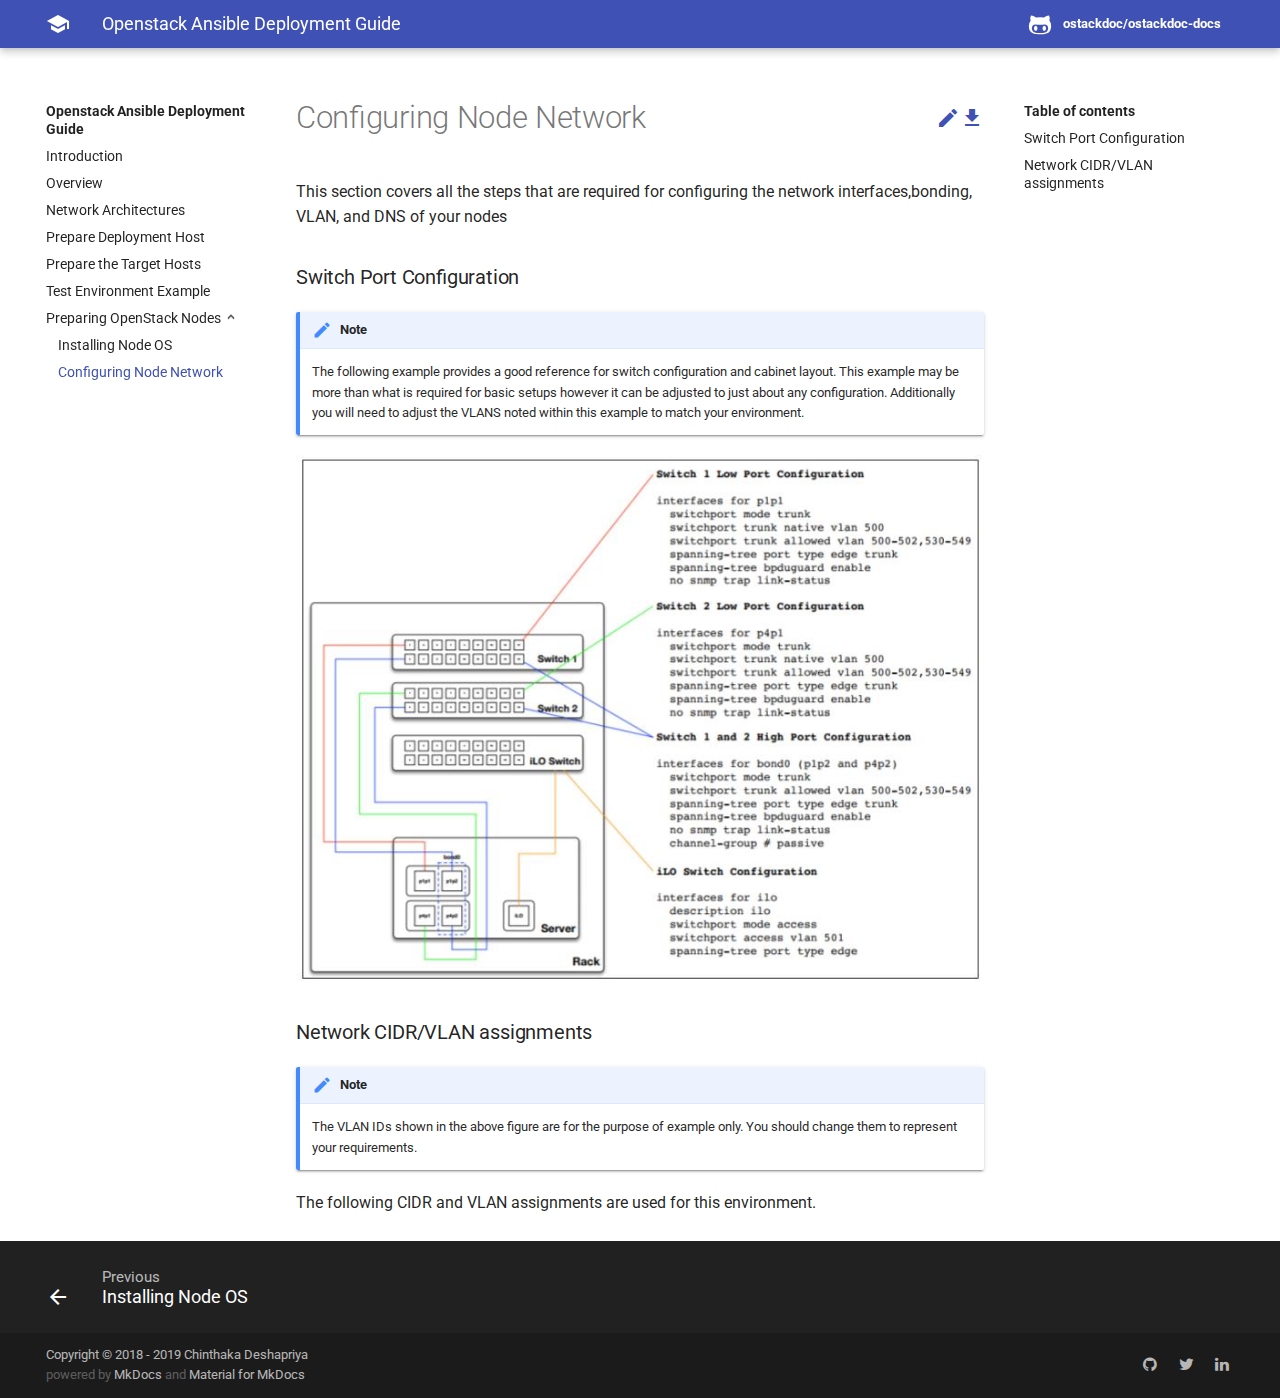
==== commit 1e85e64c: "Deployed f6b341b with MkDocs version: 1.0.4" ====
--- a/configure-node-network/index.html
+++ b/configure-node-network/index.html
@@ -1,81 +1,36 @@
 
+<!DOCTYPE doctype html>
 
-
-
-<!doctype html>
-<html lang="en" class="no-js">
-  <head>
-    
-      <meta charset="utf-8">
-      <meta name="viewport" content="width=device-width,initial-scale=1">
-      <meta http-equiv="x-ua-compatible" content="ie=edge">
-      
-        <meta name="description" content="Guide for openstack-ansible Deployers">
-      
-      
-        <link rel="canonical" href="https://ostackdoc.github.io/configure-node-network/">
-      
-      
-        <meta name="author" content="Chinthaka Deshapriya">
-      
-      
-        <meta name="lang:clipboard.copy" content="Copy to clipboard">
-      
-        <meta name="lang:clipboard.copied" content="Copied to clipboard">
-      
-        <meta name="lang:search.language" content="en">
-      
-        <meta name="lang:search.pipeline.stopwords" content="True">
-      
-        <meta name="lang:search.pipeline.trimmer" content="True">
-      
-        <meta name="lang:search.result.none" content="No matching documents">
-      
-        <meta name="lang:search.result.one" content="1 matching document">
-      
-        <meta name="lang:search.result.other" content="# matching documents">
-      
-        <meta name="lang:search.tokenizer" content="[\s\-]+">
-      
-      <link rel="shortcut icon" href="../assets/images/favicon.png">
-      <meta name="generator" content="mkdocs-1.0.4, mkdocs-material-4.0.2">
-    
-    
-      
-        <title>Configuring Node Network - Openstack Ansible Deployment Guide</title>
-      
-    
-    
-      <link rel="stylesheet" href="../assets/stylesheets/application.982221ab.css">
-      
-        <link rel="stylesheet" href="../assets/stylesheets/application-palette.224b79ff.css">
-      
-      
-        
-        
-        <meta name="theme-color" content="#3f51b5">
-      
-    
-    
-      <script src="../assets/javascripts/modernizr.1f0bcf2b.js"></script>
-    
-    
-      
-        <link href="https://fonts.gstatic.com" rel="preconnect" crossorigin>
-        <link rel="stylesheet" href="https://fonts.googleapis.com/css?family=Roboto:300,400,400i,700|Roboto+Mono">
-        <style>body,input{font-family:"Roboto","Helvetica Neue",Helvetica,Arial,sans-serif}code,kbd,pre{font-family:"Roboto Mono","Courier New",Courier,monospace}</style>
-      
-    
-    <link rel="stylesheet" href="../assets/fonts/material-icons.css">
-    
-      <link rel="manifest" href="../manifest.webmanifest">
-    
-    
-      <link rel="stylesheet" href="../extra.css">
-    
-    
-      
-        
+<html class="no-js" lang="en">
+<head>
+<meta charset="utf-8"/>
+<meta content="width=device-width,initial-scale=1" name="viewport"/>
+<meta content="ie=edge" http-equiv="x-ua-compatible"/>
+<meta content="Guide for openstack-ansible Deployers" name="description"/>
+<link href="https://ostackdoc.github.io/configure-node-network/" rel="canonical"/>
+<meta content="Chinthaka Deshapriya" name="author"/>
+<meta content="Copy to clipboard" name="lang:clipboard.copy"/>
+<meta content="Copied to clipboard" name="lang:clipboard.copied"/>
+<meta content="en" name="lang:search.language"/>
+<meta content="True" name="lang:search.pipeline.stopwords"/>
+<meta content="True" name="lang:search.pipeline.trimmer"/>
+<meta content="No matching documents" name="lang:search.result.none"/>
+<meta content="1 matching document" name="lang:search.result.one"/>
+<meta content="# matching documents" name="lang:search.result.other"/>
+<meta content="[\s\-]+" name="lang:search.tokenizer"/>
+<link href="../assets/images/favicon.png" rel="shortcut icon"/>
+<meta content="mkdocs-1.0.4, mkdocs-material-4.0.2" name="generator"/>
+<title>Configuring Node Network - Openstack Ansible Deployment Guide</title>
+<link href="../assets/stylesheets/application.982221ab.css" rel="stylesheet"/>
+<link href="../assets/stylesheets/application-palette.224b79ff.css" rel="stylesheet"/>
+<meta content="#3f51b5" name="theme-color"/>
+<script src="../assets/javascripts/modernizr.1f0bcf2b.js"></script>
+<link crossorigin="" href="https://fonts.gstatic.com" rel="preconnect"/>
+<link href="https://fonts.googleapis.com/css?family=Roboto:300,400,400i,700|Roboto+Mono" rel="stylesheet"/>
+<style>body,input{font-family:"Roboto","Helvetica Neue",Helvetica,Arial,sans-serif}code,kbd,pre{font-family:"Roboto Mono","Courier New",Courier,monospace}</style>
+<link href="../assets/fonts/material-icons.css" rel="stylesheet"/>
+<link href="../manifest.webmanifest" rel="manifest"/>
+<link href="../extra.css" rel="stylesheet"/>
 <script>
   window.ga = window.ga || function() {
     (ga.q = ga.q || []).push(arguments)
@@ -98,23 +53,13 @@
     }
   })
 </script>
-<script async src="https://www.google-analytics.com/analytics.js"></script>
-      
-    
-    
-  </head>
-  
-    
-    
-    <body dir="ltr" data-md-color-primary="indigo" data-md-color-accent="indigo">
-  
-    <svg class="md-svg">
-      <defs>
-        
-        
-          <svg xmlns="http://www.w3.org/2000/svg" width="416" height="448"
-    viewBox="0 0 416 448" id="__github">
-  <path fill="currentColor" d="M160 304q0 10-3.125 20.5t-10.75 19-18.125
+<script async="" src="https://www.google-analytics.com/analytics.js"></script>
+</head>
+<body data-md-color-accent="indigo" data-md-color-primary="indigo" dir="ltr">
+<svg class="md-svg">
+<defs>
+<svg height="448" id="__github" viewbox="0 0 416 448" width="416" xmlns="http://www.w3.org/2000/svg">
+<path d="M160 304q0 10-3.125 20.5t-10.75 19-18.125
         8.5-18.125-8.5-10.75-19-3.125-20.5 3.125-20.5 10.75-19 18.125-8.5
         18.125 8.5 10.75 19 3.125 20.5zM320 304q0 10-3.125 20.5t-10.75
         19-18.125 8.5-18.125-8.5-10.75-19-3.125-20.5 3.125-20.5 10.75-19
@@ -128,392 +73,224 @@
         0-59.25 34-99-6.75-20.5-6.75-42.5 0-29 12.75-54.5 27 0 47.5 9.875t47.25
         30.875q36.75-8.75 77.25-8.75 37 0 70 8 26.25-20.5
         46.75-30.25t47.25-9.75q12.75 25.5 12.75 54.5 0 21.75-6.75 42 34 40 34
-        99.5z" />
+        99.5z" fill="currentColor"></path>
 </svg>
-        
-      </defs>
-    </svg>
-    <input class="md-toggle" data-md-toggle="drawer" type="checkbox" id="__drawer" autocomplete="off">
-    <input class="md-toggle" data-md-toggle="search" type="checkbox" id="__search" autocomplete="off">
-    <label class="md-overlay" data-md-component="overlay" for="__drawer"></label>
-    
-      <a href="#switch_port_configuration" tabindex="1" class="md-skip">
+</defs>
+</svg>
+<input autocomplete="off" class="md-toggle" data-md-toggle="drawer" id="__drawer" type="checkbox"/>
+<input autocomplete="off" class="md-toggle" data-md-toggle="search" id="__search" type="checkbox"/>
+<label class="md-overlay" data-md-component="overlay" for="__drawer"></label>
+<a class="md-skip" href="#switch_port_configuration" tabindex="1">
         Skip to content
       </a>
-    
-    
-      <header class="md-header" data-md-component="header">
-  <nav class="md-header-nav md-grid">
-    <div class="md-flex">
-      <div class="md-flex__cell md-flex__cell--shrink">
-        <a href="https://ostackdoc.github.io" title="Openstack Ansible Deployment Guide" class="md-header-nav__button md-logo">
-          
-            <i class="md-icon"></i>
-          
-        </a>
-      </div>
-      <div class="md-flex__cell md-flex__cell--shrink">
-        <label class="md-icon md-icon--menu md-header-nav__button" for="__drawer"></label>
-      </div>
-      <div class="md-flex__cell md-flex__cell--stretch">
-        <div class="md-flex__ellipsis md-header-nav__title" data-md-component="title">
-          
-            <span class="md-header-nav__topic">
+<header class="md-header" data-md-component="header">
+<nav class="md-header-nav md-grid">
+<div class="md-flex">
+<div class="md-flex__cell md-flex__cell--shrink">
+<a class="md-header-nav__button md-logo" href="https://ostackdoc.github.io" title="Openstack Ansible Deployment Guide">
+<i class="md-icon"></i>
+</a>
+</div>
+<div class="md-flex__cell md-flex__cell--shrink">
+<label class="md-icon md-icon--menu md-header-nav__button" for="__drawer"></label>
+</div>
+<div class="md-flex__cell md-flex__cell--stretch">
+<div class="md-flex__ellipsis md-header-nav__title" data-md-component="title">
+<span class="md-header-nav__topic">
               Openstack Ansible Deployment Guide
             </span>
-            <span class="md-header-nav__topic">
+<span class="md-header-nav__topic">
               Configuring Node Network
             </span>
-          
-        </div>
-      </div>
-      <div class="md-flex__cell md-flex__cell--shrink">
-        
-      </div>
-      
-        <div class="md-flex__cell md-flex__cell--shrink">
-          <div class="md-header-nav__source">
-            
-
-
-  
-
-<a href="https://github.com/ostackdoc/ostackdoc-docs/" title="Go to repository" class="md-source" data-md-source="github">
-  
-    <div class="md-source__icon">
-      <svg viewBox="0 0 24 24" width="24" height="24">
-        <use xlink:href="#__github" width="24" height="24"></use>
-      </svg>
-    </div>
-  
-  <div class="md-source__repository">
+</div>
+</div>
+<div class="md-flex__cell md-flex__cell--shrink">
+</div>
+<div class="md-flex__cell md-flex__cell--shrink">
+<div class="md-header-nav__source">
+<a class="md-source" data-md-source="github" href="https://github.com/ostackdoc/ostackdoc-docs/" title="Go to repository">
+<div class="md-source__icon">
+<svg height="24" viewbox="0 0 24 24" width="24">
+<use height="24" width="24" xlink:href="#__github"></use>
+</svg>
+</div>
+<div class="md-source__repository">
     ostackdoc/ostackdoc-docs
   </div>
 </a>
-          </div>
-        </div>
-      
-    </div>
-  </nav>
+</div>
+</div>
+</div>
+</nav>
 </header>
-    
-    <div class="md-container">
-      
-        
-      
-      
-      <main class="md-main">
-        <div class="md-main__inner md-grid" data-md-component="container">
-          
-            
-              <div class="md-sidebar md-sidebar--primary" data-md-component="navigation">
-                <div class="md-sidebar__scrollwrap">
-                  <div class="md-sidebar__inner">
-                    <nav class="md-nav md-nav--primary" data-md-level="0">
-  <label class="md-nav__title md-nav__title--site" for="__drawer">
-    <a href="https://ostackdoc.github.io" title="Openstack Ansible Deployment Guide" class="md-nav__button md-logo">
-      
-        <i class="md-icon"></i>
-      
-    </a>
+<div class="md-container">
+<main class="md-main">
+<div class="md-main__inner md-grid" data-md-component="container">
+<div class="md-sidebar md-sidebar--primary" data-md-component="navigation">
+<div class="md-sidebar__scrollwrap">
+<div class="md-sidebar__inner">
+<nav class="md-nav md-nav--primary" data-md-level="0">
+<label class="md-nav__title md-nav__title--site" for="__drawer">
+<a class="md-nav__button md-logo" href="https://ostackdoc.github.io" title="Openstack Ansible Deployment Guide">
+<i class="md-icon"></i>
+</a>
     Openstack Ansible Deployment Guide
   </label>
-  
-    <div class="md-nav__source">
-      
-
-
-  
-
-<a href="https://github.com/ostackdoc/ostackdoc-docs/" title="Go to repository" class="md-source" data-md-source="github">
-  
-    <div class="md-source__icon">
-      <svg viewBox="0 0 24 24" width="24" height="24">
-        <use xlink:href="#__github" width="24" height="24"></use>
-      </svg>
-    </div>
-  
-  <div class="md-source__repository">
+<div class="md-nav__source">
+<a class="md-source" data-md-source="github" href="https://github.com/ostackdoc/ostackdoc-docs/" title="Go to repository">
+<div class="md-source__icon">
+<svg height="24" viewbox="0 0 24 24" width="24">
+<use height="24" width="24" xlink:href="#__github"></use>
+</svg>
+</div>
+<div class="md-source__repository">
     ostackdoc/ostackdoc-docs
   </div>
 </a>
-    </div>
-  
-  <ul class="md-nav__list" data-md-scrollfix>
-    
-      
-      
-      
-
-
-  <li class="md-nav__item">
-    <a href=".." title="Introduction" class="md-nav__link">
+</div>
+<ul class="md-nav__list" data-md-scrollfix="">
+<li class="md-nav__item">
+<a class="md-nav__link" href=".." title="Introduction">
       Introduction
     </a>
-  </li>
-
-    
-      
-      
-      
-
-
-  <li class="md-nav__item">
-    <a href="../overview/" title="Overview" class="md-nav__link">
+</li>
+<li class="md-nav__item">
+<a class="md-nav__link" href="../overview/" title="Overview">
       Overview
     </a>
-  </li>
-
-    
-      
-      
-      
-
-
-  <li class="md-nav__item">
-    <a href="../network-architectures/" title="Network Architectures" class="md-nav__link">
+</li>
+<li class="md-nav__item">
+<a class="md-nav__link" href="../network-architectures/" title="Network Architectures">
       Network Architectures
     </a>
-  </li>
-
-    
-      
-      
-      
-
-
-  <li class="md-nav__item">
-    <a href="../prepare-deployment-host/" title="Prepare Deployment Host" class="md-nav__link">
+</li>
+<li class="md-nav__item">
+<a class="md-nav__link" href="../prepare-deployment-host/" title="Prepare Deployment Host">
       Prepare Deployment Host
     </a>
-  </li>
-
-    
-      
-      
-      
-
-
-  <li class="md-nav__item">
-    <a href="../prepare-the-target-hosts/" title="Prepare the Target Hosts" class="md-nav__link">
+</li>
+<li class="md-nav__item">
+<a class="md-nav__link" href="../prepare-the-target-hosts/" title="Prepare the Target Hosts">
       Prepare the Target Hosts
     </a>
-  </li>
-
-    
-      
-      
-      
-
-
-  <li class="md-nav__item">
-    <a href="../test-env-example/" title="Test Environment Example" class="md-nav__link">
+</li>
+<li class="md-nav__item">
+<a class="md-nav__link" href="../test-env-example/" title="Test Environment Example">
       Test Environment Example
     </a>
-  </li>
-
-    
-      
-      
-      
-
-  
-
-
-  <li class="md-nav__item md-nav__item--active md-nav__item--nested">
-    
-      <input class="md-toggle md-nav__toggle" data-md-toggle="nav-7" type="checkbox" id="nav-7" checked>
-    
-    <label class="md-nav__link" for="nav-7">
+</li>
+<li class="md-nav__item md-nav__item--active md-nav__item--nested">
+<input checked="" class="md-toggle md-nav__toggle" data-md-toggle="nav-7" id="nav-7" type="checkbox"/>
+<label class="md-nav__link" for="nav-7">
       Preparing OpenStack Nodes
     </label>
-    <nav class="md-nav" data-md-component="collapsible" data-md-level="1">
-      <label class="md-nav__title" for="nav-7">
+<nav class="md-nav" data-md-component="collapsible" data-md-level="1">
+<label class="md-nav__title" for="nav-7">
         Preparing OpenStack Nodes
       </label>
-      <ul class="md-nav__list" data-md-scrollfix>
-        
-        
-          
-          
-          
-
-
-  <li class="md-nav__item">
-    <a href="../install-node-os/" title="Installing Node OS" class="md-nav__link">
+<ul class="md-nav__list" data-md-scrollfix="">
+<li class="md-nav__item">
+<a class="md-nav__link" href="../install-node-os/" title="Installing Node OS">
       Installing Node OS
     </a>
-  </li>
-
-        
-          
-          
-          
-
-  
-
-
-  <li class="md-nav__item md-nav__item--active">
-    
-    <input class="md-toggle md-nav__toggle" data-md-toggle="toc" type="checkbox" id="__toc">
-    
-    
-      <label class="md-nav__link md-nav__link--active" for="__toc">
+</li>
+<li class="md-nav__item md-nav__item--active">
+<input class="md-toggle md-nav__toggle" data-md-toggle="toc" id="__toc" type="checkbox"/>
+<label class="md-nav__link md-nav__link--active" for="__toc">
         Configuring Node Network
       </label>
-    
-    <a href="./" title="Configuring Node Network" class="md-nav__link md-nav__link--active">
+<a class="md-nav__link md-nav__link--active" href="./" title="Configuring Node Network">
       Configuring Node Network
     </a>
-    
-      
 <nav class="md-nav md-nav--secondary">
-  
-  
-  
-    <label class="md-nav__title" for="__toc">Table of contents</label>
-    <ul class="md-nav__list" data-md-scrollfix>
-      
-        <li class="md-nav__item">
-  <a href="#switch_port_configuration" title="Switch Port Configuration" class="md-nav__link">
+<label class="md-nav__title" for="__toc">Table of contents</label>
+<ul class="md-nav__list" data-md-scrollfix="">
+<li class="md-nav__item">
+<a class="md-nav__link" href="#switch_port_configuration" title="Switch Port Configuration">
     Switch Port Configuration
   </a>
-  
-</li>
-      
-        <li class="md-nav__item">
-  <a href="#network_cidrvlan_assignments" title="Network CIDR/VLAN assignments" class="md-nav__link">
+</li>
+<li class="md-nav__item">
+<a class="md-nav__link" href="#network_cidrvlan_assignments" title="Network CIDR/VLAN assignments">
     Network CIDR/VLAN assignments
   </a>
-  
-</li>
-      
-      
-      
-      
-      
-    </ul>
-  
-</nav>
-    
-  </li>
-
-        
-      </ul>
-    </nav>
-  </li>
-
-    
-  </ul>
-</nav>
-                  </div>
-                </div>
-              </div>
-            
-            
-              <div class="md-sidebar md-sidebar--secondary" data-md-component="toc">
-                <div class="md-sidebar__scrollwrap">
-                  <div class="md-sidebar__inner">
-                    
+</li>
+</ul>
+</nav>
+</li>
+</ul>
+</nav>
+</li>
+</ul>
+</nav>
+</div>
+</div>
+</div>
+<div class="md-sidebar md-sidebar--secondary" data-md-component="toc">
+<div class="md-sidebar__scrollwrap">
+<div class="md-sidebar__inner">
 <nav class="md-nav md-nav--secondary">
-  
-  
-  
-    <label class="md-nav__title" for="__toc">Table of contents</label>
-    <ul class="md-nav__list" data-md-scrollfix>
-      
-        <li class="md-nav__item">
-  <a href="#switch_port_configuration" title="Switch Port Configuration" class="md-nav__link">
+<label class="md-nav__title" for="__toc">Table of contents</label>
+<ul class="md-nav__list" data-md-scrollfix="">
+<li class="md-nav__item">
+<a class="md-nav__link" href="#switch_port_configuration" title="Switch Port Configuration">
     Switch Port Configuration
   </a>
-  
-</li>
-      
-        <li class="md-nav__item">
-  <a href="#network_cidrvlan_assignments" title="Network CIDR/VLAN assignments" class="md-nav__link">
+</li>
+<li class="md-nav__item">
+<a class="md-nav__link" href="#network_cidrvlan_assignments" title="Network CIDR/VLAN assignments">
     Network CIDR/VLAN assignments
   </a>
-  
-</li>
-      
-      
-      
-      
-      
-    </ul>
-  
-</nav>
-                  </div>
-                </div>
-              </div>
-            
-          
-          <div class="md-content">
-            <article class="md-content__inner md-typeset">
-              
-                
-                  <a href="https://github.com/ostackdoc/ostackdoc-docs/edit/master/docs/configure-node-network.md" title="Edit this page" class="md-icon md-content__icon">&#xE3C9;</a>
-                
-                
-                  <h1>Configuring Node Network</h1>
-                
-                <p>This section covers all the steps that are required for configuring the network interfaces,bonding, VLAN, and DNS of your nodes</p>
-<h3 id="switch_port_configuration">Switch Port Configuration<a class="headerlink" href="#switch_port_configuration" title="Permanent link">&para;</a></h3>
+</li>
+</ul>
+</nav>
+</div>
+</div>
+</div>
+<div class="md-content">
+<article class="md-content__inner md-typeset"><a class="md-icon md-content__icon" download href="configure-node-network.pdf" title="PDF Export"></a>
+<a class="md-icon md-content__icon" href="https://github.com/ostackdoc/ostackdoc-docs/edit/master/docs/configure-node-network.md" title="Edit this page"></a>
+<h1>Configuring Node Network</h1>
+<p>This section covers all the steps that are required for configuring the network interfaces,bonding, VLAN, and DNS of your nodes</p>
+<h3 id="switch_port_configuration">Switch Port Configuration<a class="headerlink" href="#switch_port_configuration" title="Permanent link">¶</a></h3>
 <div class="admonition note">
 <p class="admonition-title">Note</p>
 <p>The following example provides a good reference for switch configuration and cabinet layout. This example may be more than what is required for basic setups however it can be adjusted to just about any configuration. Additionally you will need to adjust the VLANS noted within this example to match your environment.</p>
 </div>
-<p><img alt="" src="../img/switch-port-config.jpg" /></p>
-<h3 id="network_cidrvlan_assignments">Network CIDR/VLAN assignments<a class="headerlink" href="#network_cidrvlan_assignments" title="Permanent link">&para;</a></h3>
+<p><img alt="" src="../img/switch-port-config.jpg"/></p>
+<h3 id="network_cidrvlan_assignments">Network CIDR/VLAN assignments<a class="headerlink" href="#network_cidrvlan_assignments" title="Permanent link">¶</a></h3>
 <div class="admonition note">
 <p class="admonition-title">Note</p>
 <p>The VLAN IDs shown in the above figure  are  for the purpose of example only. You should change them to represent your requirements.</p>
 </div>
 <p>The following CIDR and VLAN assignments are used for this environment.</p>
-                
-                  
-                
-              
-              
-                
-
-
-              
-            </article>
-          </div>
-        </div>
-      </main>
-      
-        
+</article>
+</div>
+</div>
+</main>
 <footer class="md-footer">
-  
-    <div class="md-footer-nav">
-      <nav class="md-footer-nav__inner md-grid">
-        
-          <a href="../install-node-os/" title="Installing Node OS" class="md-flex md-footer-nav__link md-footer-nav__link--prev" rel="prev">
-            <div class="md-flex__cell md-flex__cell--shrink">
-              <i class="md-icon md-icon--arrow-back md-footer-nav__button"></i>
-            </div>
-            <div class="md-flex__cell md-flex__cell--stretch md-footer-nav__title">
-              <span class="md-flex__ellipsis">
-                <span class="md-footer-nav__direction">
+<div class="md-footer-nav">
+<nav class="md-footer-nav__inner md-grid">
+<a class="md-flex md-footer-nav__link md-footer-nav__link--prev" href="../install-node-os/" rel="prev" title="Installing Node OS">
+<div class="md-flex__cell md-flex__cell--shrink">
+<i class="md-icon md-icon--arrow-back md-footer-nav__button"></i>
+</div>
+<div class="md-flex__cell md-flex__cell--stretch md-footer-nav__title">
+<span class="md-flex__ellipsis">
+<span class="md-footer-nav__direction">
                   Previous
                 </span>
                 Installing Node OS
               </span>
-            </div>
-          </a>
-        
-        
-      </nav>
-    </div>
-  
-  <div class="md-footer-meta md-typeset">
-    <div class="md-footer-meta__inner md-grid">
-      <div class="md-footer-copyright">
-        
-          <div class="md-footer-copyright__highlight">
-            Copyright &copy; 2018 - 2019 Chinthaka Deshapriya
+</div>
+</a>
+</nav>
+</div>
+<div class="md-footer-meta md-typeset">
+<div class="md-footer-meta__inner md-grid">
+<div class="md-footer-copyright">
+<div class="md-footer-copyright__highlight">
+            Copyright © 2018 - 2019 Chinthaka Deshapriya
           </div>
         
         powered by
@@ -521,29 +298,18 @@
         and
         <a href="https://squidfunk.github.io/mkdocs-material/">
           Material for MkDocs</a>
-      </div>
-      
-  <div class="md-footer-social">
-    <link rel="stylesheet" href="../assets/fonts/font-awesome.css">
-    
-      <a href="https://github.com/ostackdoc" class="md-footer-social__link fa fa-github"></a>
-    
-      <a href="https://twitter.com/ostackdoc" class="md-footer-social__link fa fa-twitter"></a>
-    
-      <a href="https://linkedin.com/in/ostackdoc" class="md-footer-social__link fa fa-linkedin"></a>
-    
-  </div>
-
-    </div>
-  </div>
+</div>
+<div class="md-footer-social">
+<link href="../assets/fonts/font-awesome.css" rel="stylesheet"/>
+<a class="md-footer-social__link fa fa-github" href="https://github.com/ostackdoc"></a>
+<a class="md-footer-social__link fa fa-twitter" href="https://twitter.com/ostackdoc"></a>
+<a class="md-footer-social__link fa fa-linkedin" href="https://linkedin.com/in/ostackdoc"></a>
+</div>
+</div>
+</div>
 </footer>
-      
-    </div>
-    
-      <script src="../assets/javascripts/application.d9aa80ab.js"></script>
-      
-      <script>app.initialize({version:"1.0.4",url:{base:".."}})</script>
-      
-    
-  </body>
+</div>
+<script src="../assets/javascripts/application.d9aa80ab.js"></script>
+<script>app.initialize({version:"1.0.4",url:{base:".."}})</script>
+</body>
 </html>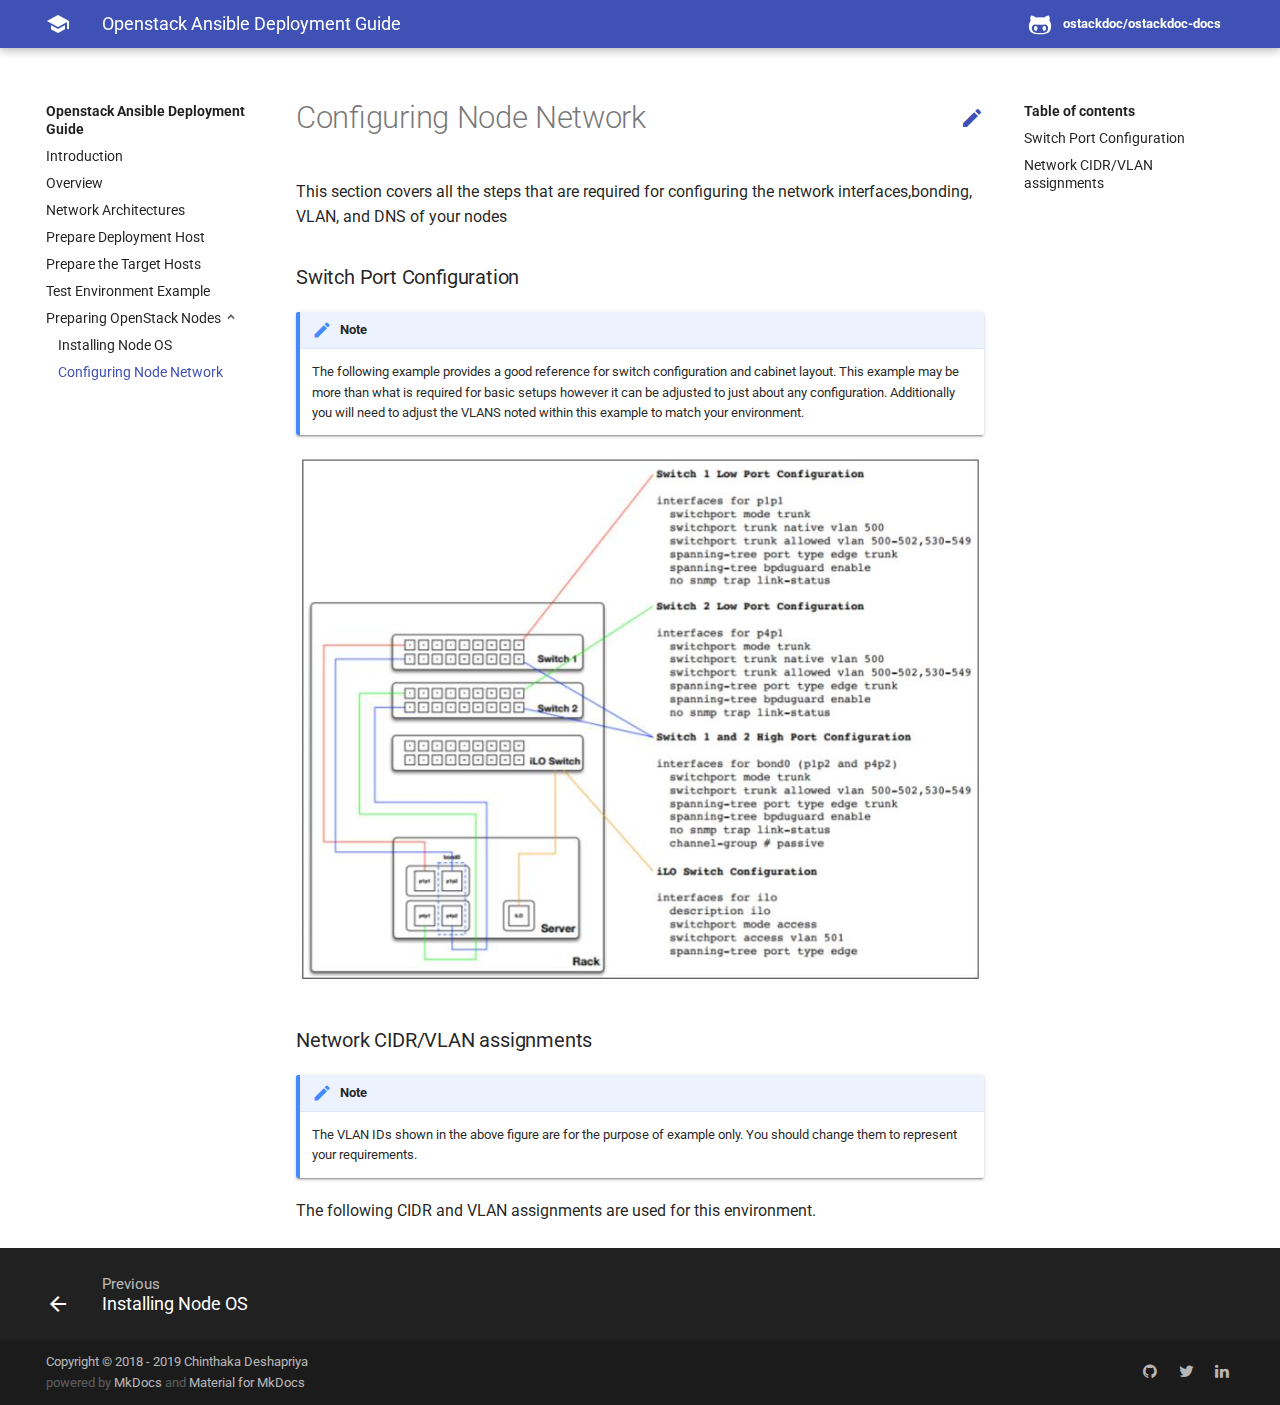
==== commit e9b653ce: "Deployed d3b0d83 with MkDocs version: 1.0.4" ====
--- a/configure-node-network/index.html
+++ b/configure-node-network/index.html
@@ -1,36 +1,81 @@
 
-<!DOCTYPE doctype html>
-
-<html class="no-js" lang="en">
-<head>
-<meta charset="utf-8"/>
-<meta content="width=device-width,initial-scale=1" name="viewport"/>
-<meta content="ie=edge" http-equiv="x-ua-compatible"/>
-<meta content="Guide for openstack-ansible Deployers" name="description"/>
-<link href="https://ostackdoc.github.io/configure-node-network/" rel="canonical"/>
-<meta content="Chinthaka Deshapriya" name="author"/>
-<meta content="Copy to clipboard" name="lang:clipboard.copy"/>
-<meta content="Copied to clipboard" name="lang:clipboard.copied"/>
-<meta content="en" name="lang:search.language"/>
-<meta content="True" name="lang:search.pipeline.stopwords"/>
-<meta content="True" name="lang:search.pipeline.trimmer"/>
-<meta content="No matching documents" name="lang:search.result.none"/>
-<meta content="1 matching document" name="lang:search.result.one"/>
-<meta content="# matching documents" name="lang:search.result.other"/>
-<meta content="[\s\-]+" name="lang:search.tokenizer"/>
-<link href="../assets/images/favicon.png" rel="shortcut icon"/>
-<meta content="mkdocs-1.0.4, mkdocs-material-4.0.2" name="generator"/>
-<title>Configuring Node Network - Openstack Ansible Deployment Guide</title>
-<link href="../assets/stylesheets/application.982221ab.css" rel="stylesheet"/>
-<link href="../assets/stylesheets/application-palette.224b79ff.css" rel="stylesheet"/>
-<meta content="#3f51b5" name="theme-color"/>
-<script src="../assets/javascripts/modernizr.1f0bcf2b.js"></script>
-<link crossorigin="" href="https://fonts.gstatic.com" rel="preconnect"/>
-<link href="https://fonts.googleapis.com/css?family=Roboto:300,400,400i,700|Roboto+Mono" rel="stylesheet"/>
-<style>body,input{font-family:"Roboto","Helvetica Neue",Helvetica,Arial,sans-serif}code,kbd,pre{font-family:"Roboto Mono","Courier New",Courier,monospace}</style>
-<link href="../assets/fonts/material-icons.css" rel="stylesheet"/>
-<link href="../manifest.webmanifest" rel="manifest"/>
-<link href="../extra.css" rel="stylesheet"/>
+
+
+
+<!doctype html>
+<html lang="en" class="no-js">
+  <head>
+    
+      <meta charset="utf-8">
+      <meta name="viewport" content="width=device-width,initial-scale=1">
+      <meta http-equiv="x-ua-compatible" content="ie=edge">
+      
+        <meta name="description" content="Guide for openstack-ansible Deployers">
+      
+      
+        <link rel="canonical" href="https://ostackdoc.github.io/configure-node-network/">
+      
+      
+        <meta name="author" content="Chinthaka Deshapriya">
+      
+      
+        <meta name="lang:clipboard.copy" content="Copy to clipboard">
+      
+        <meta name="lang:clipboard.copied" content="Copied to clipboard">
+      
+        <meta name="lang:search.language" content="en">
+      
+        <meta name="lang:search.pipeline.stopwords" content="True">
+      
+        <meta name="lang:search.pipeline.trimmer" content="True">
+      
+        <meta name="lang:search.result.none" content="No matching documents">
+      
+        <meta name="lang:search.result.one" content="1 matching document">
+      
+        <meta name="lang:search.result.other" content="# matching documents">
+      
+        <meta name="lang:search.tokenizer" content="[\s\-]+">
+      
+      <link rel="shortcut icon" href="../assets/images/favicon.png">
+      <meta name="generator" content="mkdocs-1.0.4, mkdocs-material-4.0.2">
+    
+    
+      
+        <title>Configuring Node Network - Openstack Ansible Deployment Guide</title>
+      
+    
+    
+      <link rel="stylesheet" href="../assets/stylesheets/application.982221ab.css">
+      
+        <link rel="stylesheet" href="../assets/stylesheets/application-palette.224b79ff.css">
+      
+      
+        
+        
+        <meta name="theme-color" content="#3f51b5">
+      
+    
+    
+      <script src="../assets/javascripts/modernizr.1f0bcf2b.js"></script>
+    
+    
+      
+        <link href="https://fonts.gstatic.com" rel="preconnect" crossorigin>
+        <link rel="stylesheet" href="https://fonts.googleapis.com/css?family=Roboto:300,400,400i,700|Roboto+Mono">
+        <style>body,input{font-family:"Roboto","Helvetica Neue",Helvetica,Arial,sans-serif}code,kbd,pre{font-family:"Roboto Mono","Courier New",Courier,monospace}</style>
+      
+    
+    <link rel="stylesheet" href="../assets/fonts/material-icons.css">
+    
+      <link rel="manifest" href="../manifest.webmanifest">
+    
+    
+      <link rel="stylesheet" href="../extra.css">
+    
+    
+      
+        
 <script>
   window.ga = window.ga || function() {
     (ga.q = ga.q || []).push(arguments)
@@ -53,13 +98,23 @@
     }
   })
 </script>
-<script async="" src="https://www.google-analytics.com/analytics.js"></script>
-</head>
-<body data-md-color-accent="indigo" data-md-color-primary="indigo" dir="ltr">
-<svg class="md-svg">
-<defs>
-<svg height="448" id="__github" viewbox="0 0 416 448" width="416" xmlns="http://www.w3.org/2000/svg">
-<path d="M160 304q0 10-3.125 20.5t-10.75 19-18.125
+<script async src="https://www.google-analytics.com/analytics.js"></script>
+      
+    
+    
+  </head>
+  
+    
+    
+    <body dir="ltr" data-md-color-primary="indigo" data-md-color-accent="indigo">
+  
+    <svg class="md-svg">
+      <defs>
+        
+        
+          <svg xmlns="http://www.w3.org/2000/svg" width="416" height="448"
+    viewBox="0 0 416 448" id="__github">
+  <path fill="currentColor" d="M160 304q0 10-3.125 20.5t-10.75 19-18.125
         8.5-18.125-8.5-10.75-19-3.125-20.5 3.125-20.5 10.75-19 18.125-8.5
         18.125 8.5 10.75 19 3.125 20.5zM320 304q0 10-3.125 20.5t-10.75
         19-18.125 8.5-18.125-8.5-10.75-19-3.125-20.5 3.125-20.5 10.75-19
@@ -73,224 +128,392 @@
         0-59.25 34-99-6.75-20.5-6.75-42.5 0-29 12.75-54.5 27 0 47.5 9.875t47.25
         30.875q36.75-8.75 77.25-8.75 37 0 70 8 26.25-20.5
         46.75-30.25t47.25-9.75q12.75 25.5 12.75 54.5 0 21.75-6.75 42 34 40 34
-        99.5z" fill="currentColor"></path>
+        99.5z" />
 </svg>
-</defs>
-</svg>
-<input autocomplete="off" class="md-toggle" data-md-toggle="drawer" id="__drawer" type="checkbox"/>
-<input autocomplete="off" class="md-toggle" data-md-toggle="search" id="__search" type="checkbox"/>
-<label class="md-overlay" data-md-component="overlay" for="__drawer"></label>
-<a class="md-skip" href="#switch_port_configuration" tabindex="1">
+        
+      </defs>
+    </svg>
+    <input class="md-toggle" data-md-toggle="drawer" type="checkbox" id="__drawer" autocomplete="off">
+    <input class="md-toggle" data-md-toggle="search" type="checkbox" id="__search" autocomplete="off">
+    <label class="md-overlay" data-md-component="overlay" for="__drawer"></label>
+    
+      <a href="#switch_port_configuration" tabindex="1" class="md-skip">
         Skip to content
       </a>
-<header class="md-header" data-md-component="header">
-<nav class="md-header-nav md-grid">
-<div class="md-flex">
-<div class="md-flex__cell md-flex__cell--shrink">
-<a class="md-header-nav__button md-logo" href="https://ostackdoc.github.io" title="Openstack Ansible Deployment Guide">
-<i class="md-icon"></i>
-</a>
-</div>
-<div class="md-flex__cell md-flex__cell--shrink">
-<label class="md-icon md-icon--menu md-header-nav__button" for="__drawer"></label>
-</div>
-<div class="md-flex__cell md-flex__cell--stretch">
-<div class="md-flex__ellipsis md-header-nav__title" data-md-component="title">
-<span class="md-header-nav__topic">
+    
+    
+      <header class="md-header" data-md-component="header">
+  <nav class="md-header-nav md-grid">
+    <div class="md-flex">
+      <div class="md-flex__cell md-flex__cell--shrink">
+        <a href="https://ostackdoc.github.io" title="Openstack Ansible Deployment Guide" class="md-header-nav__button md-logo">
+          
+            <i class="md-icon"></i>
+          
+        </a>
+      </div>
+      <div class="md-flex__cell md-flex__cell--shrink">
+        <label class="md-icon md-icon--menu md-header-nav__button" for="__drawer"></label>
+      </div>
+      <div class="md-flex__cell md-flex__cell--stretch">
+        <div class="md-flex__ellipsis md-header-nav__title" data-md-component="title">
+          
+            <span class="md-header-nav__topic">
               Openstack Ansible Deployment Guide
             </span>
-<span class="md-header-nav__topic">
+            <span class="md-header-nav__topic">
               Configuring Node Network
             </span>
-</div>
-</div>
-<div class="md-flex__cell md-flex__cell--shrink">
-</div>
-<div class="md-flex__cell md-flex__cell--shrink">
-<div class="md-header-nav__source">
-<a class="md-source" data-md-source="github" href="https://github.com/ostackdoc/ostackdoc-docs/" title="Go to repository">
-<div class="md-source__icon">
-<svg height="24" viewbox="0 0 24 24" width="24">
-<use height="24" width="24" xlink:href="#__github"></use>
-</svg>
-</div>
-<div class="md-source__repository">
+          
+        </div>
+      </div>
+      <div class="md-flex__cell md-flex__cell--shrink">
+        
+      </div>
+      
+        <div class="md-flex__cell md-flex__cell--shrink">
+          <div class="md-header-nav__source">
+            
+
+
+  
+
+<a href="https://github.com/ostackdoc/ostackdoc-docs/" title="Go to repository" class="md-source" data-md-source="github">
+  
+    <div class="md-source__icon">
+      <svg viewBox="0 0 24 24" width="24" height="24">
+        <use xlink:href="#__github" width="24" height="24"></use>
+      </svg>
+    </div>
+  
+  <div class="md-source__repository">
     ostackdoc/ostackdoc-docs
   </div>
 </a>
-</div>
-</div>
-</div>
-</nav>
+          </div>
+        </div>
+      
+    </div>
+  </nav>
 </header>
-<div class="md-container">
-<main class="md-main">
-<div class="md-main__inner md-grid" data-md-component="container">
-<div class="md-sidebar md-sidebar--primary" data-md-component="navigation">
-<div class="md-sidebar__scrollwrap">
-<div class="md-sidebar__inner">
-<nav class="md-nav md-nav--primary" data-md-level="0">
-<label class="md-nav__title md-nav__title--site" for="__drawer">
-<a class="md-nav__button md-logo" href="https://ostackdoc.github.io" title="Openstack Ansible Deployment Guide">
-<i class="md-icon"></i>
-</a>
+    
+    <div class="md-container">
+      
+        
+      
+      
+      <main class="md-main">
+        <div class="md-main__inner md-grid" data-md-component="container">
+          
+            
+              <div class="md-sidebar md-sidebar--primary" data-md-component="navigation">
+                <div class="md-sidebar__scrollwrap">
+                  <div class="md-sidebar__inner">
+                    <nav class="md-nav md-nav--primary" data-md-level="0">
+  <label class="md-nav__title md-nav__title--site" for="__drawer">
+    <a href="https://ostackdoc.github.io" title="Openstack Ansible Deployment Guide" class="md-nav__button md-logo">
+      
+        <i class="md-icon"></i>
+      
+    </a>
     Openstack Ansible Deployment Guide
   </label>
-<div class="md-nav__source">
-<a class="md-source" data-md-source="github" href="https://github.com/ostackdoc/ostackdoc-docs/" title="Go to repository">
-<div class="md-source__icon">
-<svg height="24" viewbox="0 0 24 24" width="24">
-<use height="24" width="24" xlink:href="#__github"></use>
-</svg>
-</div>
-<div class="md-source__repository">
+  
+    <div class="md-nav__source">
+      
+
+
+  
+
+<a href="https://github.com/ostackdoc/ostackdoc-docs/" title="Go to repository" class="md-source" data-md-source="github">
+  
+    <div class="md-source__icon">
+      <svg viewBox="0 0 24 24" width="24" height="24">
+        <use xlink:href="#__github" width="24" height="24"></use>
+      </svg>
+    </div>
+  
+  <div class="md-source__repository">
     ostackdoc/ostackdoc-docs
   </div>
 </a>
-</div>
-<ul class="md-nav__list" data-md-scrollfix="">
-<li class="md-nav__item">
-<a class="md-nav__link" href=".." title="Introduction">
+    </div>
+  
+  <ul class="md-nav__list" data-md-scrollfix>
+    
+      
+      
+      
+
+
+  <li class="md-nav__item">
+    <a href=".." title="Introduction" class="md-nav__link">
       Introduction
     </a>
-</li>
-<li class="md-nav__item">
-<a class="md-nav__link" href="../overview/" title="Overview">
+  </li>
+
+    
+      
+      
+      
+
+
+  <li class="md-nav__item">
+    <a href="../overview/" title="Overview" class="md-nav__link">
       Overview
     </a>
-</li>
-<li class="md-nav__item">
-<a class="md-nav__link" href="../network-architectures/" title="Network Architectures">
+  </li>
+
+    
+      
+      
+      
+
+
+  <li class="md-nav__item">
+    <a href="../network-architectures/" title="Network Architectures" class="md-nav__link">
       Network Architectures
     </a>
-</li>
-<li class="md-nav__item">
-<a class="md-nav__link" href="../prepare-deployment-host/" title="Prepare Deployment Host">
+  </li>
+
+    
+      
+      
+      
+
+
+  <li class="md-nav__item">
+    <a href="../prepare-deployment-host/" title="Prepare Deployment Host" class="md-nav__link">
       Prepare Deployment Host
     </a>
-</li>
-<li class="md-nav__item">
-<a class="md-nav__link" href="../prepare-the-target-hosts/" title="Prepare the Target Hosts">
+  </li>
+
+    
+      
+      
+      
+
+
+  <li class="md-nav__item">
+    <a href="../prepare-the-target-hosts/" title="Prepare the Target Hosts" class="md-nav__link">
       Prepare the Target Hosts
     </a>
-</li>
-<li class="md-nav__item">
-<a class="md-nav__link" href="../test-env-example/" title="Test Environment Example">
+  </li>
+
+    
+      
+      
+      
+
+
+  <li class="md-nav__item">
+    <a href="../test-env-example/" title="Test Environment Example" class="md-nav__link">
       Test Environment Example
     </a>
-</li>
-<li class="md-nav__item md-nav__item--active md-nav__item--nested">
-<input checked="" class="md-toggle md-nav__toggle" data-md-toggle="nav-7" id="nav-7" type="checkbox"/>
-<label class="md-nav__link" for="nav-7">
+  </li>
+
+    
+      
+      
+      
+
+  
+
+
+  <li class="md-nav__item md-nav__item--active md-nav__item--nested">
+    
+      <input class="md-toggle md-nav__toggle" data-md-toggle="nav-7" type="checkbox" id="nav-7" checked>
+    
+    <label class="md-nav__link" for="nav-7">
       Preparing OpenStack Nodes
     </label>
-<nav class="md-nav" data-md-component="collapsible" data-md-level="1">
-<label class="md-nav__title" for="nav-7">
+    <nav class="md-nav" data-md-component="collapsible" data-md-level="1">
+      <label class="md-nav__title" for="nav-7">
         Preparing OpenStack Nodes
       </label>
-<ul class="md-nav__list" data-md-scrollfix="">
-<li class="md-nav__item">
-<a class="md-nav__link" href="../install-node-os/" title="Installing Node OS">
+      <ul class="md-nav__list" data-md-scrollfix>
+        
+        
+          
+          
+          
+
+
+  <li class="md-nav__item">
+    <a href="../install-node-os/" title="Installing Node OS" class="md-nav__link">
       Installing Node OS
     </a>
-</li>
-<li class="md-nav__item md-nav__item--active">
-<input class="md-toggle md-nav__toggle" data-md-toggle="toc" id="__toc" type="checkbox"/>
-<label class="md-nav__link md-nav__link--active" for="__toc">
+  </li>
+
+        
+          
+          
+          
+
+  
+
+
+  <li class="md-nav__item md-nav__item--active">
+    
+    <input class="md-toggle md-nav__toggle" data-md-toggle="toc" type="checkbox" id="__toc">
+    
+    
+      <label class="md-nav__link md-nav__link--active" for="__toc">
         Configuring Node Network
       </label>
-<a class="md-nav__link md-nav__link--active" href="./" title="Configuring Node Network">
+    
+    <a href="./" title="Configuring Node Network" class="md-nav__link md-nav__link--active">
       Configuring Node Network
     </a>
+    
+      
 <nav class="md-nav md-nav--secondary">
-<label class="md-nav__title" for="__toc">Table of contents</label>
-<ul class="md-nav__list" data-md-scrollfix="">
-<li class="md-nav__item">
-<a class="md-nav__link" href="#switch_port_configuration" title="Switch Port Configuration">
+  
+  
+  
+    <label class="md-nav__title" for="__toc">Table of contents</label>
+    <ul class="md-nav__list" data-md-scrollfix>
+      
+        <li class="md-nav__item">
+  <a href="#switch_port_configuration" title="Switch Port Configuration" class="md-nav__link">
     Switch Port Configuration
   </a>
+  
 </li>
-<li class="md-nav__item">
-<a class="md-nav__link" href="#network_cidrvlan_assignments" title="Network CIDR/VLAN assignments">
+      
+        <li class="md-nav__item">
+  <a href="#network_cidrvlan_assignments" title="Network CIDR/VLAN assignments" class="md-nav__link">
     Network CIDR/VLAN assignments
   </a>
+  
 </li>
-</ul>
+      
+      
+      
+      
+      
+    </ul>
+  
 </nav>
-</li>
-</ul>
+    
+  </li>
+
+        
+      </ul>
+    </nav>
+  </li>
+
+    
+  </ul>
 </nav>
-</li>
-</ul>
-</nav>
-</div>
-</div>
-</div>
-<div class="md-sidebar md-sidebar--secondary" data-md-component="toc">
-<div class="md-sidebar__scrollwrap">
-<div class="md-sidebar__inner">
+                  </div>
+                </div>
+              </div>
+            
+            
+              <div class="md-sidebar md-sidebar--secondary" data-md-component="toc">
+                <div class="md-sidebar__scrollwrap">
+                  <div class="md-sidebar__inner">
+                    
 <nav class="md-nav md-nav--secondary">
-<label class="md-nav__title" for="__toc">Table of contents</label>
-<ul class="md-nav__list" data-md-scrollfix="">
-<li class="md-nav__item">
-<a class="md-nav__link" href="#switch_port_configuration" title="Switch Port Configuration">
+  
+  
+  
+    <label class="md-nav__title" for="__toc">Table of contents</label>
+    <ul class="md-nav__list" data-md-scrollfix>
+      
+        <li class="md-nav__item">
+  <a href="#switch_port_configuration" title="Switch Port Configuration" class="md-nav__link">
     Switch Port Configuration
   </a>
+  
 </li>
-<li class="md-nav__item">
-<a class="md-nav__link" href="#network_cidrvlan_assignments" title="Network CIDR/VLAN assignments">
+      
+        <li class="md-nav__item">
+  <a href="#network_cidrvlan_assignments" title="Network CIDR/VLAN assignments" class="md-nav__link">
     Network CIDR/VLAN assignments
   </a>
+  
 </li>
-</ul>
+      
+      
+      
+      
+      
+    </ul>
+  
 </nav>
-</div>
-</div>
-</div>
-<div class="md-content">
-<article class="md-content__inner md-typeset"><a class="md-icon md-content__icon" download href="configure-node-network.pdf" title="PDF Export"></a>
-<a class="md-icon md-content__icon" href="https://github.com/ostackdoc/ostackdoc-docs/edit/master/docs/configure-node-network.md" title="Edit this page"></a>
-<h1>Configuring Node Network</h1>
-<p>This section covers all the steps that are required for configuring the network interfaces,bonding, VLAN, and DNS of your nodes</p>
-<h3 id="switch_port_configuration">Switch Port Configuration<a class="headerlink" href="#switch_port_configuration" title="Permanent link">¶</a></h3>
+                  </div>
+                </div>
+              </div>
+            
+          
+          <div class="md-content">
+            <article class="md-content__inner md-typeset">
+              
+                
+                  <a href="https://github.com/ostackdoc/ostackdoc-docs/edit/master/docs/configure-node-network.md" title="Edit this page" class="md-icon md-content__icon">&#xE3C9;</a>
+                
+                
+                  <h1>Configuring Node Network</h1>
+                
+                <p>This section covers all the steps that are required for configuring the network interfaces,bonding, VLAN, and DNS of your nodes</p>
+<h3 id="switch_port_configuration">Switch Port Configuration<a class="headerlink" href="#switch_port_configuration" title="Permanent link">&para;</a></h3>
 <div class="admonition note">
 <p class="admonition-title">Note</p>
 <p>The following example provides a good reference for switch configuration and cabinet layout. This example may be more than what is required for basic setups however it can be adjusted to just about any configuration. Additionally you will need to adjust the VLANS noted within this example to match your environment.</p>
 </div>
-<p><img alt="" src="../img/switch-port-config.jpg"/></p>
-<h3 id="network_cidrvlan_assignments">Network CIDR/VLAN assignments<a class="headerlink" href="#network_cidrvlan_assignments" title="Permanent link">¶</a></h3>
+<p><img alt="" src="../img/switch-port-config.jpg" /></p>
+<h3 id="network_cidrvlan_assignments">Network CIDR/VLAN assignments<a class="headerlink" href="#network_cidrvlan_assignments" title="Permanent link">&para;</a></h3>
 <div class="admonition note">
 <p class="admonition-title">Note</p>
 <p>The VLAN IDs shown in the above figure  are  for the purpose of example only. You should change them to represent your requirements.</p>
 </div>
 <p>The following CIDR and VLAN assignments are used for this environment.</p>
-</article>
-</div>
-</div>
-</main>
+                
+                  
+                
+              
+              
+                
+
+
+              
+            </article>
+          </div>
+        </div>
+      </main>
+      
+        
 <footer class="md-footer">
-<div class="md-footer-nav">
-<nav class="md-footer-nav__inner md-grid">
-<a class="md-flex md-footer-nav__link md-footer-nav__link--prev" href="../install-node-os/" rel="prev" title="Installing Node OS">
-<div class="md-flex__cell md-flex__cell--shrink">
-<i class="md-icon md-icon--arrow-back md-footer-nav__button"></i>
-</div>
-<div class="md-flex__cell md-flex__cell--stretch md-footer-nav__title">
-<span class="md-flex__ellipsis">
-<span class="md-footer-nav__direction">
+  
+    <div class="md-footer-nav">
+      <nav class="md-footer-nav__inner md-grid">
+        
+          <a href="../install-node-os/" title="Installing Node OS" class="md-flex md-footer-nav__link md-footer-nav__link--prev" rel="prev">
+            <div class="md-flex__cell md-flex__cell--shrink">
+              <i class="md-icon md-icon--arrow-back md-footer-nav__button"></i>
+            </div>
+            <div class="md-flex__cell md-flex__cell--stretch md-footer-nav__title">
+              <span class="md-flex__ellipsis">
+                <span class="md-footer-nav__direction">
                   Previous
                 </span>
                 Installing Node OS
               </span>
-</div>
-</a>
-</nav>
-</div>
-<div class="md-footer-meta md-typeset">
-<div class="md-footer-meta__inner md-grid">
-<div class="md-footer-copyright">
-<div class="md-footer-copyright__highlight">
-            Copyright © 2018 - 2019 Chinthaka Deshapriya
+            </div>
+          </a>
+        
+        
+      </nav>
+    </div>
+  
+  <div class="md-footer-meta md-typeset">
+    <div class="md-footer-meta__inner md-grid">
+      <div class="md-footer-copyright">
+        
+          <div class="md-footer-copyright__highlight">
+            Copyright &copy; 2018 - 2019 Chinthaka Deshapriya
           </div>
         
         powered by
@@ -298,18 +521,29 @@
         and
         <a href="https://squidfunk.github.io/mkdocs-material/">
           Material for MkDocs</a>
-</div>
-<div class="md-footer-social">
-<link href="../assets/fonts/font-awesome.css" rel="stylesheet"/>
-<a class="md-footer-social__link fa fa-github" href="https://github.com/ostackdoc"></a>
-<a class="md-footer-social__link fa fa-twitter" href="https://twitter.com/ostackdoc"></a>
-<a class="md-footer-social__link fa fa-linkedin" href="https://linkedin.com/in/ostackdoc"></a>
-</div>
-</div>
-</div>
+      </div>
+      
+  <div class="md-footer-social">
+    <link rel="stylesheet" href="../assets/fonts/font-awesome.css">
+    
+      <a href="https://github.com/ostackdoc" class="md-footer-social__link fa fa-github"></a>
+    
+      <a href="https://twitter.com/ostackdoc" class="md-footer-social__link fa fa-twitter"></a>
+    
+      <a href="https://linkedin.com/in/ostackdoc" class="md-footer-social__link fa fa-linkedin"></a>
+    
+  </div>
+
+    </div>
+  </div>
 </footer>
-</div>
-<script src="../assets/javascripts/application.d9aa80ab.js"></script>
-<script>app.initialize({version:"1.0.4",url:{base:".."}})</script>
-</body>
+      
+    </div>
+    
+      <script src="../assets/javascripts/application.d9aa80ab.js"></script>
+      
+      <script>app.initialize({version:"1.0.4",url:{base:".."}})</script>
+      
+    
+  </body>
 </html>